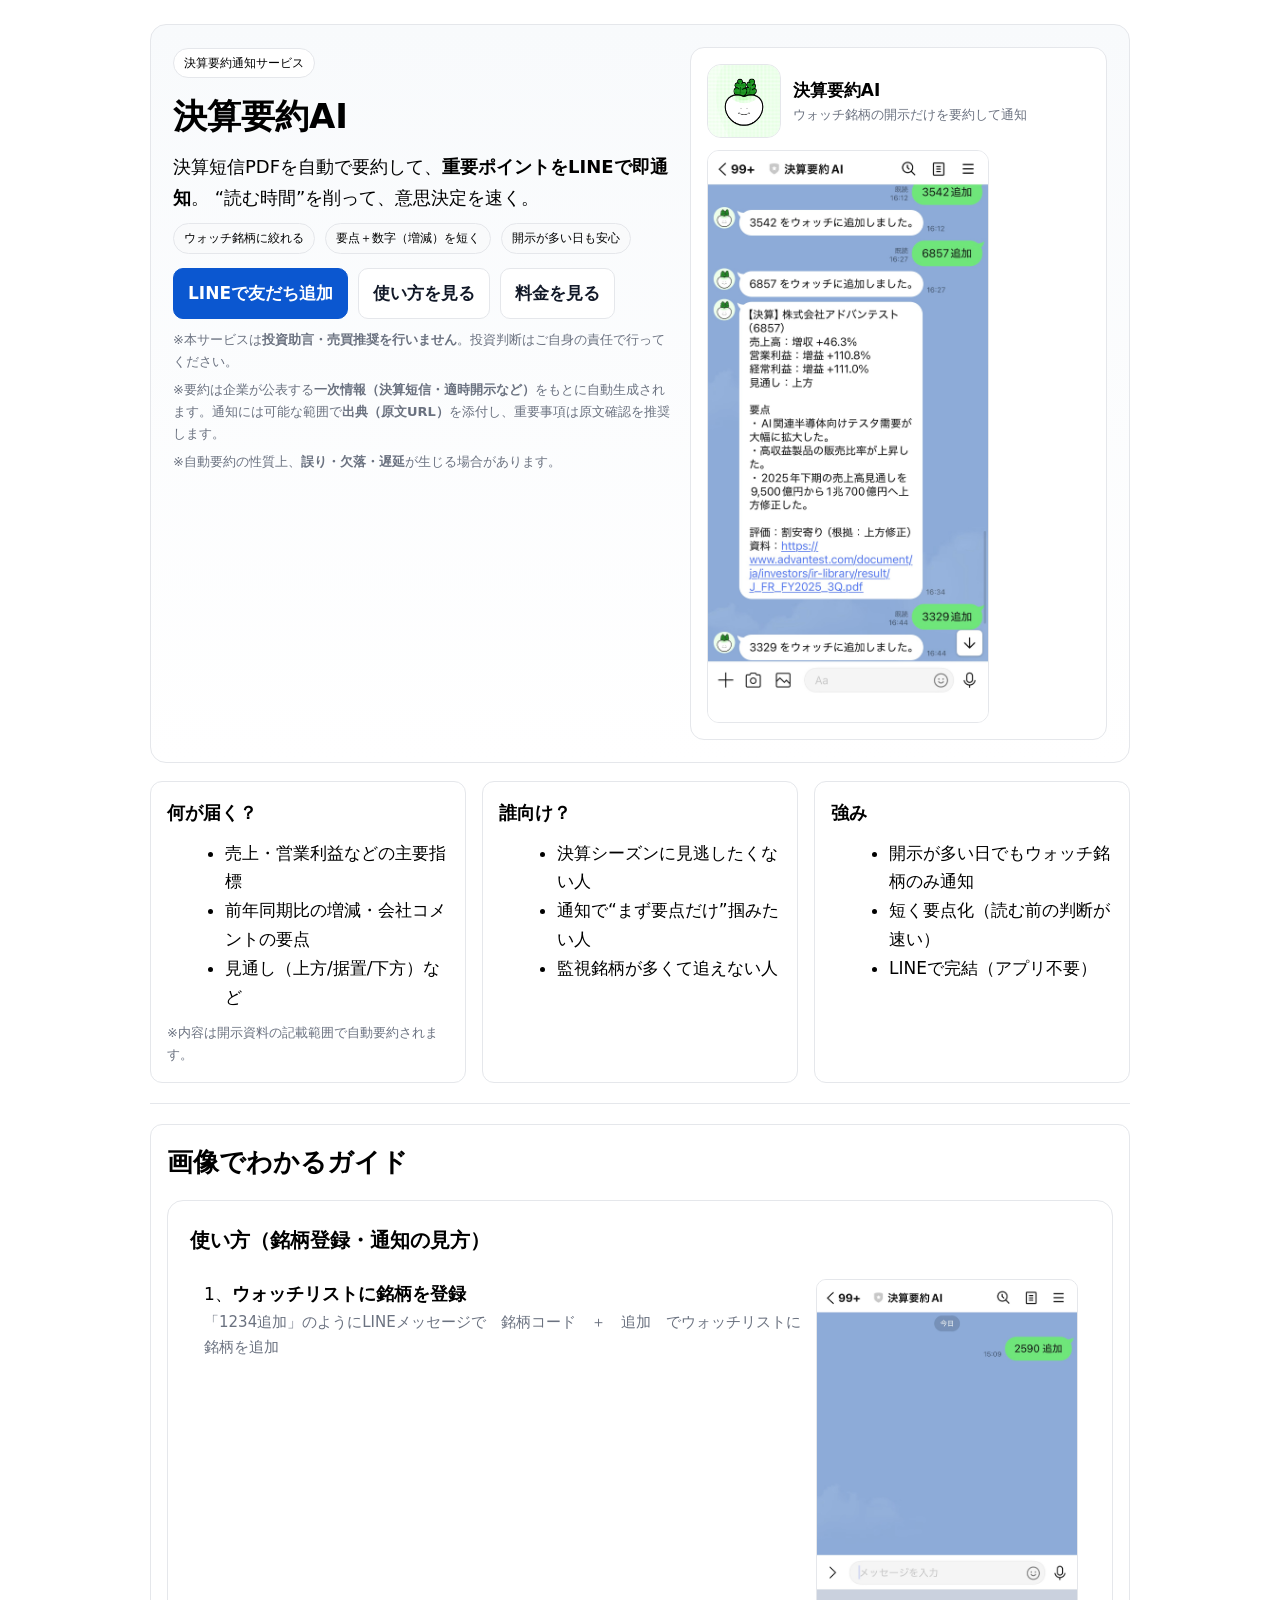
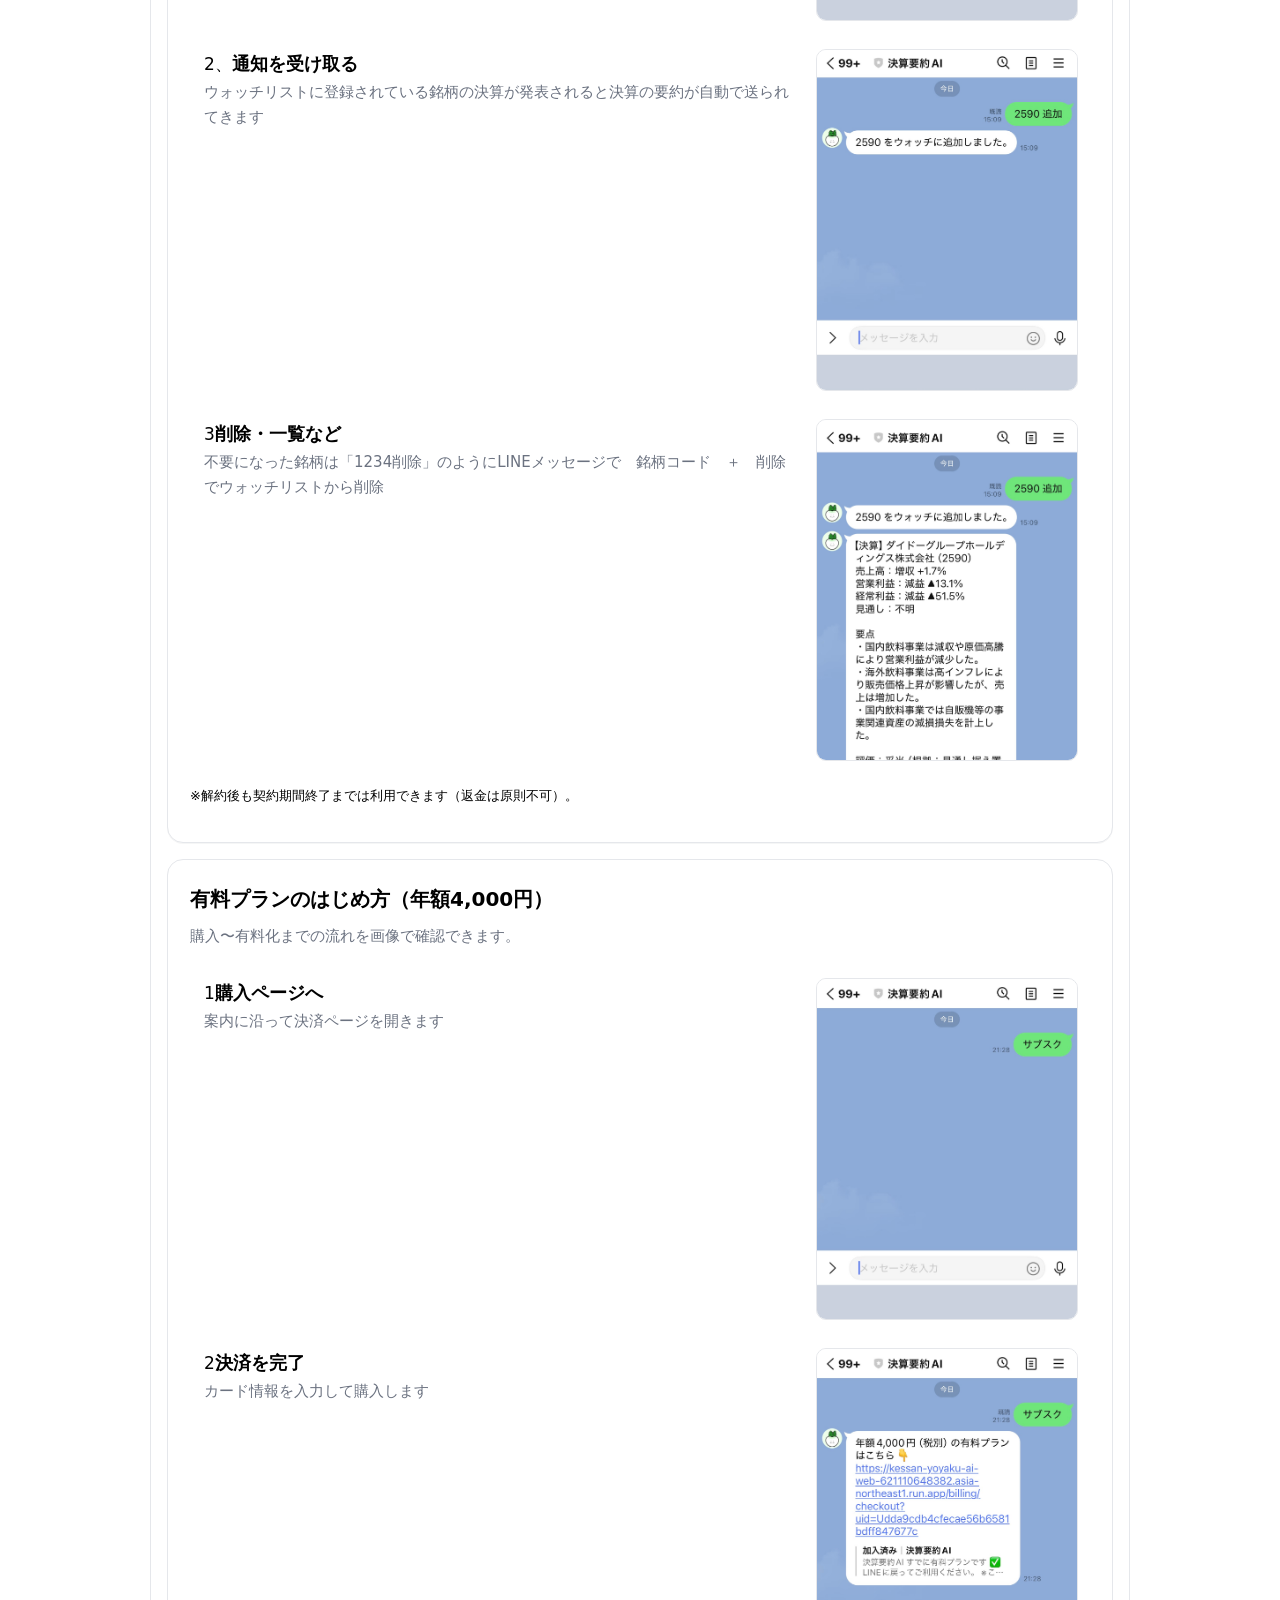
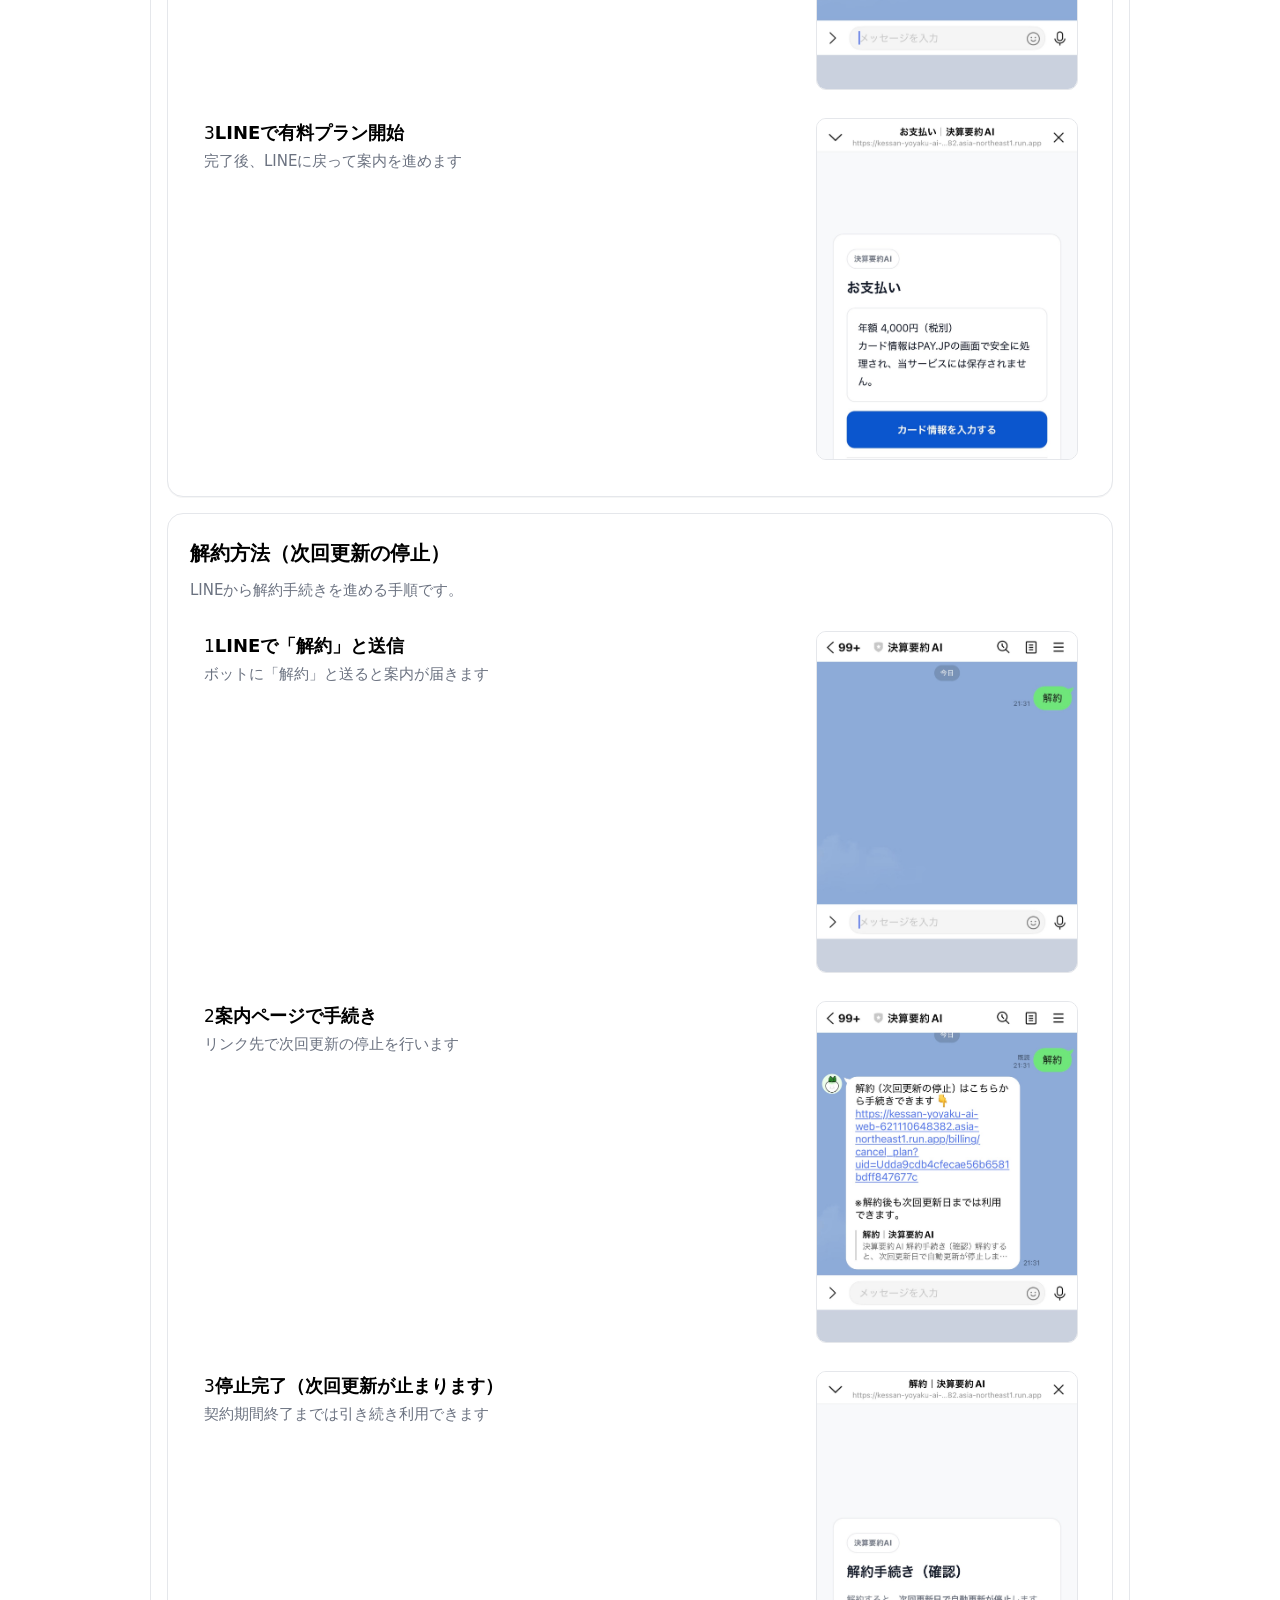
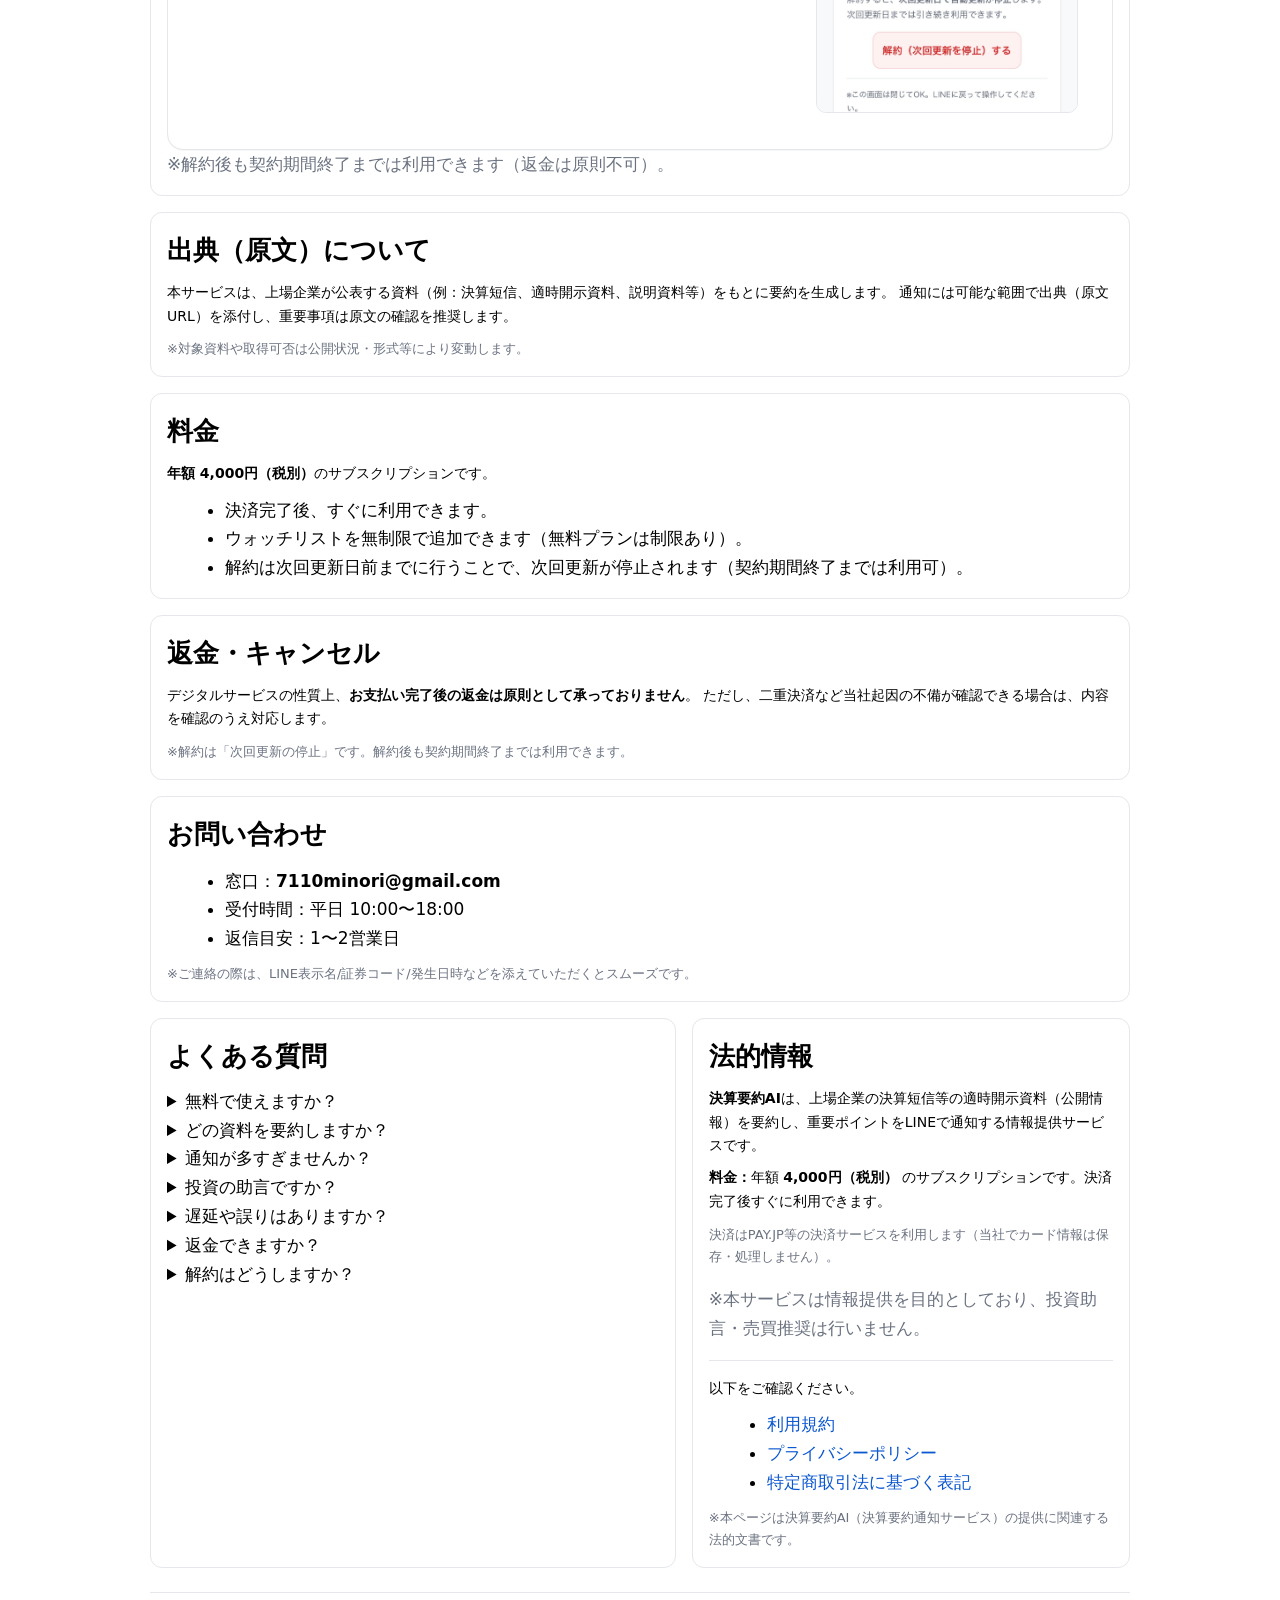
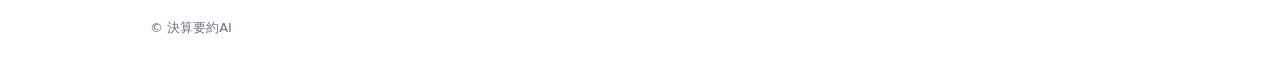
==== index.html @ e7b73007 "initial commit" ====
<!doctype html>
<html lang="ja">
<head>
  <meta charset="utf-8" />
  <meta name="viewport" content="width=device-width, initial-scale=1" />
  <title>決算要約AI｜決算短信を3行で。LINEに即通知</title>
  <meta name="description" content="決算要約AIは、決算短信PDFを自動で要約し、重要ポイントをLINEで通知するサービスです。ウォッチ銘柄に絞って見逃しを防ぎます。" />
  <link rel="stylesheet" href="./styles.css" />
</head>

<body>
  <header class="hero grid grid-2">
    <div>
      <span class="badge">決算要約通知サービス</span>

      <h1 class="h1">決算要約AI</h1>

      <p class="lead">
        決算短信PDFを自動で要約して、<b>重要ポイントをLINEで即通知</b>。
        “読む時間”を削って、意思決定を速く。
      </p>

      <div class="kpis">
        <span class="badge badge-kpi">ウォッチ銘柄に絞れる</span>
        <span class="badge badge-kpi">要点＋数字（増減）を短く</span>
        <span class="badge badge-kpi">開示が多い日も安心</span>
      </div>

      <div class="hero-actions">
        <a class="btn" href="https://lin.ee/D2s4wj0" target="_blank" rel="noopener noreferrer" aria-label="LINEで友だち追加">LINEで友だち追加</a>
        <a class="btn-sub" href="#how">使い方を見る</a>
        <a class="btn-sub" href="#pricing">料金を見る</a>
      </div>

      <div class="note muted">
        <p class="note-p">
          ※本サービスは<strong>投資助言・売買推奨を行いません</strong>。投資判断はご自身の責任で行ってください。
        </p>
        <p class="note-p">
          ※要約は企業が公表する<strong>一次情報（決算短信・適時開示など）</strong>をもとに自動生成されます。通知には可能な範囲で<strong>出典（原文URL）</strong>を添付し、重要事項は原文確認を推奨します。
        </p>
        <p class="note-p last">
          ※自動要約の性質上、<strong>誤り・欠落・遅延</strong>が生じる場合があります。
        </p>
      </div>
    </div>

    <div class="media" aria-label="サービス画像">
      <div class="media-head">
        <img class="logo" src="./assets/icon.PNG" alt="決算要約AIロゴ">
        <div>
          <div class="price">決算要約AI</div>
          <div class="muted subtext">ウォッチ銘柄の開示だけを要約して通知</div>
        </div>
      </div>

      <div class="media-hero">
        <img class="hero-image" src="./assets/hero.jpeg" alt="サービスイメージ">
      </div>
    </div>
  </header>

  <section class="section-top grid grid-3">
    <div class="box">
      <h2 class="h2">何が届く？</h2>
      <ul class="list-tight">
        <li>売上・営業利益などの主要指標</li>
        <li>前年同期比の増減・会社コメントの要点</li>
        <li>見通し（上方/据置/下方）など</li>
      </ul>
      <p class="muted tiny">※内容は開示資料の記載範囲で自動要約されます。</p>
    </div>

    <div class="box">
      <h2 class="h2">誰向け？</h2>
      <ul class="list-tight">
        <li>決算シーズンに見逃したくない人</li>
        <li>通知で“まず要点だけ”掴みたい人</li>
        <li>監視銘柄が多くて追えない人</li>
      </ul>
    </div>

    <div class="box">
      <h2 class="h2">強み</h2>
      <ul class="list-tight">
        <li>開示が多い日でもウォッチ銘柄のみ通知</li>
        <li>短く要点化（読む前の判断が速い）</li>
        <li>LINEで完結（アプリ不要）</li>
      </ul>
    </div>
  </section>

  <div class="hr"></div>

  <section id="guide" class="box mt-16">
    <h2 class="h2-xl">画像でわかるガイド</h2>
  
    <!-- ① 使い方 -->
    <div class="guide-card">
      <h3>使い方（銘柄登録・通知の見方）</h3>
  
      <div class="step-rows">
        <div class="step-row">
          <div class="step-text">
            <div class="step-head"><span class="step-badge">1、</span><b>ウォッチリストに銘柄を登録</b></div>
            <div class="muted">「1234追加」のようにLINEメッセージで　銘柄コード　＋　追加　でウォッチリストに銘柄を追加</div>
          </div>
          <a href="./assets/guide-how-1.PNG" target="_blank" rel="noopener">
            <img class="step-img" src="./assets/guide-how-1.PNG" alt="銘柄登録の画面">
          </a>
        </div>
  
        <div class="step-row">
          <div class="step-text">
            <div class="step-head"><span class="step-badge">2、</span><b>通知を受け取る</b></div>
            <div class="muted">ウォッチリストに登録されている銘柄の決算が発表されると決算の要約が自動で送られてきます</div>
          </div>
          <a href="./assets/guide-how-2.PNG" target="_blank" rel="noopener">
            <img class="step-img" src="./assets/guide-how-2.PNG" alt="通知の画面">
          </a>
        </div>
  
        <div class="step-row">
          <div class="step-text">
            <div class="step-head"><span class="step-badge">3</span><b>削除・一覧など</b></div>
            <div class="muted">不要になった銘柄は「1234削除」のようにLINEメッセージで　銘柄コード　＋　削除　でウォッチリストから削除</div>
          </div>
          <a href="./assets/guide-how-3.PNG" target="_blank" rel="noopener">
            <img class="step-img" src="./assets/guide-how-3.PNG" alt="要約の画面">
          </a>
        </div>
      </div>
  
      <p class="note">※解約後も契約期間終了までは利用できます（返金は原則不可）。</p>
    </div>
  
    <!-- ② 有料プラン -->
    <div class="guide-card">
      <h3 class="h3">有料プランのはじめ方（年額4,000円）</h3>
      <p class="muted guide-desc">購入〜有料化までの流れを画像で確認できます。</p>
  
      <div class="step-rows">
        <div class="step-row">
          <div class="step-text">
            <div class="step-head"><span class="step-badge">1</span><b>購入ページへ</b></div>
            <div class="muted">案内に沿って決済ページを開きます</div>
          </div>
          <a href="./assets/guide-paid-1.PNG" target="_blank" rel="noopener">
            <img class="step-img" src="./assets/guide-paid-1.PNG" alt="有料プラン STEP1（購入ページへ）">
          </a>
        </div>
  
        <div class="step-row">
          <div class="step-text">
            <div class="step-head"><span class="step-badge">2</span><b>決済を完了</b></div>
            <div class="muted">カード情報を入力して購入します</div>
          </div>
          <a href="./assets/guide-paid-2.PNG" target="_blank" rel="noopener">
            <img class="step-img" src="./assets/guide-paid-2.PNG" alt="有料プラン STEP2（決済を完了）">
          </a>
        </div>
  
        <div class="step-row">
          <div class="step-text">
            <div class="step-head"><span class="step-badge">3</span><b>LINEで有料プラン開始</b></div>
            <div class="muted">完了後、LINEに戻って案内を進めます</div>
          </div>
          <a href="./assets/guide-paid-3.PNG" target="_blank" rel="noopener">
            <img class="step-img" src="./assets/guide-paid-3.PNG" alt="有料プラン STEP3（LINEで有料プラン開始）">
          </a>
        </div>
      </div>
    </div>
  
    <!-- ③ 解約 -->
    <div class="guide-card">
      <h3 class="h3">解約方法（次回更新の停止）</h3>
      <p class="muted guide-desc">LINEから解約手続きを進める手順です。</p>
  
      <div class="step-rows">
        <div class="step-row">
          <div class="step-text">
            <div class="step-head"><span class="step-badge">1</span><b>LINEで「解約」と送信</b></div>
            <div class="muted">ボットに「解約」と送ると案内が届きます</div>
          </div>
          <a href="./assets/guide-cancel-1.PNG" target="_blank" rel="noopener">
            <img class="step-img" src="./assets/guide-cancel-1.PNG" alt="解約 STEP1（解約と送る）">
          </a>
        </div>
  
        <div class="step-row">
          <div class="step-text">
            <div class="step-head"><span class="step-badge">2</span><b>案内ページで手続き</b></div>
            <div class="muted">リンク先で次回更新の停止を行います</div>
          </div>
          <a href="./assets/guide-cancel-2.PNG" target="_blank" rel="noopener">
            <img class="step-img" src="./assets/guide-cancel-2.PNG" alt="解約 STEP2（手続きページ）">
          </a>
        </div>
  
        <div class="step-row">
          <div class="step-text">
            <div class="step-head"><span class="step-badge">3</span><b>停止完了（次回更新が止まります）</b></div>
            <div class="muted">契約期間終了までは引き続き利用できます</div>
          </div>
          <a href="./assets/guide-cancel-3.PNG" target="_blank" rel="noopener">
            <img class="step-img" src="./assets/guide-cancel-3.PNG" alt="解約 STEP3（停止完了）">
          </a>
        </div>
      </div>
    </div>
  
    <div class="guide-note muted">
      <p class="note-p last">※解約後も契約期間終了までは利用できます（返金は原則不可）。</p>
    </div>
  </section>

  
  <section id="source" class="box mt-16">
    <h2 class="h2-xl">出典（原文）について</h2>
    <p class="p">
      本サービスは、上場企業が公表する資料（例：決算短信、適時開示資料、説明資料等）をもとに要約を生成します。
      通知には可能な範囲で出典（原文URL）を添付し、重要事項は原文の確認を推奨します。
    </p>
    <p class="muted tiny">※対象資料や取得可否は公開状況・形式等により変動します。</p>
  </section>

  <section id="pricing" class="box mt-16">
    <h2 class="h2-xl">料金</h2>
    <p class="p"><strong>年額 4,000円（税別）</strong>のサブスクリプションです。</p>
    <ul class="list-tight">
      <li>決済完了後、すぐに利用できます。</li>
      <li>ウォッチリストを無制限で追加できます（無料プランは制限あり）。</li>
      <li>解約は次回更新日前までに行うことで、次回更新が停止されます（契約期間終了までは利用可）。</li>
    </ul>
  </section>

  <section id="refund" class="box mt-16">
    <h2 class="h2-xl">返金・キャンセル</h2>
    <p class="p">
      デジタルサービスの性質上、<strong>お支払い完了後の返金は原則として承っておりません</strong>。
      ただし、二重決済など当社起因の不備が確認できる場合は、内容を確認のうえ対応します。
    </p>
    <p class="muted tiny">※解約は「次回更新の停止」です。解約後も契約期間終了までは利用できます。</p>
  </section>

  <section id="contact" class="box mt-16">
    <h2 class="h2-xl">お問い合わせ</h2>
    <ul class="list-tight">
      <li>窓口：<strong>7110minori@gmail.com</strong></li>
      <li>受付時間：平日 10:00〜18:00</li>
      <li>返信目安：1〜2営業日</li>
    </ul>
    <p class="muted tiny">※ご連絡の際は、LINE表示名/証券コード/発生日時などを添えていただくとスムーズです。</p>
  </section>

  <section class="mt-16 grid grid-2">
    <div class="box">
      <h2 class="h2-xl">よくある質問</h2>

      <details>
        <summary>無料で使えますか？</summary>
        <p class="muted">無料でも利用できます。年額 <b>4,000円（税別）</b> のプランに切り替えると、ウォッチリストを無制限で追加できます。</p>
      </details>

      <details>
        <summary>どの資料を要約しますか？</summary>
        <p class="muted">上場企業が公表する決算短信・適時開示などの一次情報を対象にします。可能な範囲で原文URL（出典）を通知に含めます。</p>
      </details>

      <details>
        <summary>通知が多すぎませんか？</summary>
        <p class="muted">ウォッチリストに登録されている銘柄だけ通知されます。</p>
      </details>

      <details>
        <summary>投資の助言ですか？</summary>
        <p class="muted">いいえ。開示資料の要約を提供する情報提供サービスであり、投資判断はご自身でお願いします。</p>
      </details>

      <details>
        <summary>遅延や誤りはありますか？</summary>
        <p class="muted">自動要約および外部データ取得の都合上、誤り・欠落・遅延が生じる場合があります。重要事項は原文の確認を推奨します。</p>
      </details>

      <details>
        <summary>返金できますか？</summary>
        <p class="muted">原則として返金は承っておりません。二重決済など当社起因の不備が確認できる場合は対応します。</p>
      </details>

      <details>
        <summary>解約はどうしますか？</summary>
        <p class="muted">LINEで「解約」と送ると、解約（次回更新の停止）の手続きページをご案内します。解約後も次回更新日までは利用できます。</p>
      </details>
    </div>

    <div class="box">
      <h2 class="h2-xl">法的情報</h2>
      <p class="p"><strong>決算要約AI</strong>は、上場企業の決算短信等の適時開示資料（公開情報）を要約し、重要ポイントをLINEで通知する情報提供サービスです。</p>
      <p class="p"><strong>料金：</strong>年額 <strong>4,000円（税別）</strong> のサブスクリプションです。決済完了後すぐに利用できます。</p>
      <p class="muted tiny">決済はPAY.JP等の決済サービスを利用します（当社でカード情報は保存・処理しません）。</p>
      <p class="muted">※本サービスは情報提供を目的としており、投資助言・売買推奨は行いません。</p>

      <hr class="sep" />

      <p class="p">以下をご確認ください。</p>
      <ul class="list-tight">
        <li><a href="./terms.html">利用規約</a></li>
        <li><a href="./privacy.html">プライバシーポリシー</a></li>
        <li><a href="./tokushoho.html">特定商取引法に基づく表記</a></li>
      </ul>

      <p class="muted tiny">※本ページは決算要約AI（決算要約通知サービス）の提供に関連する法的文書です。</p>
    </div>
  </section>

  <footer>
    <p class="muted tiny">© 決算要約AI</p>
  </footer>
</body>
</html>
---- styles.css ----
body{
    font-family:system-ui,-apple-system,"Hiragino Sans","Noto Sans JP",sans-serif;
    line-height:1.7;
    margin:24px auto; 
    max-width:980px;
    font-size:16px; 
  }
  a{color:#0b57d0;text-decoration:none}
  a:hover{text-decoration:underline}
  .muted{color:#6b7280}
  img{max-width:100%;height:auto}
  
  .box{
    padding:16px;
    border:1px solid #e5e7eb;
    border-radius:12px;
    background:#fff
  }
  
  .hero{
    padding:22px;
    border:1px solid #e5e7eb;
    border-radius:16px;
    background:linear-gradient(180deg,#f8fafc, #ffffff)
  }
  
  .grid{display:grid;gap:16px}
  @media (min-width:860px){
    .grid-2{grid-template-columns:1.2fr 1fr}
    .grid-3{grid-template-columns:repeat(3,1fr)}
  }
  
  .badge{
    display:inline-block;
    padding:4px 10px;
    border:1px solid #e5e7eb;
    border-radius:999px;
    font-size:12px;
    background:#fff
  }
  .badge-kpi{background:#f9fafb}
  
  .btn{
    display:inline-block;
    padding:10px 14px;
    border-radius:10px;
    border:1px solid #0b57d0;
    background:#0b57d0;
    color:#fff;
    font-weight:600
  }
  .btn:hover{opacity:.92;text-decoration:none}
  
  .btn-sub{
    display:inline-block;
    padding:10px 14px;
    border-radius:10px;
    border:1px solid #e5e7eb;
    background:#fff;
    color:#111827;
    font-weight:600
  }
  .btn-sub:hover{text-decoration:none;background:#f9fafb}
  
  .kpis{
    display:flex;
    flex-wrap:wrap;
    gap:10px;
    margin-top:10px
  }
  
  /* 右側カード（枠）を画像幅に合わせて縮める */
  .media{
    border:1px solid #e5e7eb;
    border-radius:14px;
    padding:16px;
    background:#fff;

    width: fit-content;   /* ← 追加：中身に合わせる */
    max-width: 100%;      /* ← 追加：スマホで溢れ防止 */
    margin: 0 auto;       /* ← 追加：中央寄せ */
  }

  /* 画像は % 指定をやめて、固定〜可変の“実幅”で決める */
  .hero-image{
    width: min(280px, 100%); /* ← ここで画像の実サイズを決める（例：320〜420） */
    border-radius:12px;
    border:1px solid #e5e7eb;
    display:block;
  }
  
  .list-tight{margin:10px 0 0 18px}
  
  .hr{height:1px;background:#e5e7eb;margin:20px 0}
  footer{margin-top:24px;padding-top:14px;border-top:1px solid #e5e7eb}
  
  .h1{margin:10px 0 6px}
  .h2{margin:0 0 6px;font-size:18px}
  .h2-xl{margin:0 0 8px}
  
  .lead{
    margin:0 0 10px;
    font-size:18px
  }
  
  .hero-actions{
    margin-top:14px;
    display:flex;
    gap:10px;
    flex-wrap:wrap
  }
  
  .note{margin-top:10px;font-size:13px}
  .note-p{margin:0 0 6px}
  .note-p.last{margin:0}
  
  .media-head{
    display:flex;
    align-items:center;
    gap:12px;
    flex-wrap:wrap
  }
  
  .logo{
    width:72px;
    height:72px;
    border-radius:14px;
    border:1px solid #e5e7eb;
    background:#fff
  }
  
  .price{font-weight:700}
  .subtext{font-size:13px}
  
  .media-hero{margin-top:12px}

  .section-top{margin-top:18px}
  
  .tiny{margin:10px 0 0;font-size:13px}
  .p{margin:0 0 8px;font-size:14px}
  
  .ol{margin:0 0 0 18px}
  
  .mt-16{margin-top:16px}
  
  .sep{
    border:none;
    border-top:1px solid #e5e7eb;
    margin:16px 0
  }
  
  .actions{margin-top:12px}

  /* 1ステップの見た目 */
/* ===== GUIDE 最終調整（文字↑ 画像↓ バランス） ===== */
#guide .step-row{
  display:grid;
  grid-template-columns: 1fr 260px;
  gap:14px;
  padding:14px;
  align-items:start;
}


#guide .step-text{ font-size:17px; }
#guide .step-head b{ font-size:18px; }

/* 補助文も少し大きく */
#guide .step-text .muted{
  font-size:15px;
  line-height:1.65;
}

/* PC：縦長は維持しつつ、デカすぎないように上限 */
@media (min-width: 860px){
  body{ font-size:17px; }
  #guide .step-img{
    aspect-ratio: 3 / 4;
    max-height: 340px;   /* 420→340で圧を下げる */
    object-fit: cover;
    object-position: top;
  }
}

/* スマホ：画像は横幅いっぱいじゃなく、少し小さめに */
@media (max-width: 520px){
  #guide .step-img{
    width:min(280px, 100%);
    margin-top:8px;
  }
}

#guide .step-img{
  width:100%;
  height:auto;
  border-radius:10px;
  border:1px solid #e5e7eb;
  background:#fff;
  display:block;
}

/* ===== GUIDE: セクション枠をはっきり出す ===== */
#guide .guide-card{
  border:1px solid #e5e7eb;
  border-radius:16px;
  background:#fff;
  padding:22px;
  margin-top:16px; /* カード間の間隔 */
  box-shadow: 0 1px 0 rgba(17,24,39,.04);
}

/* タイトルも少し大きく */
#guide .guide-card h3{
  font-size:20px;
  margin:0 0 8px;
}
#guide .guide-lead,
#guide .guide-desc{
  font-size:15px;
  margin:0 0 14px;
}
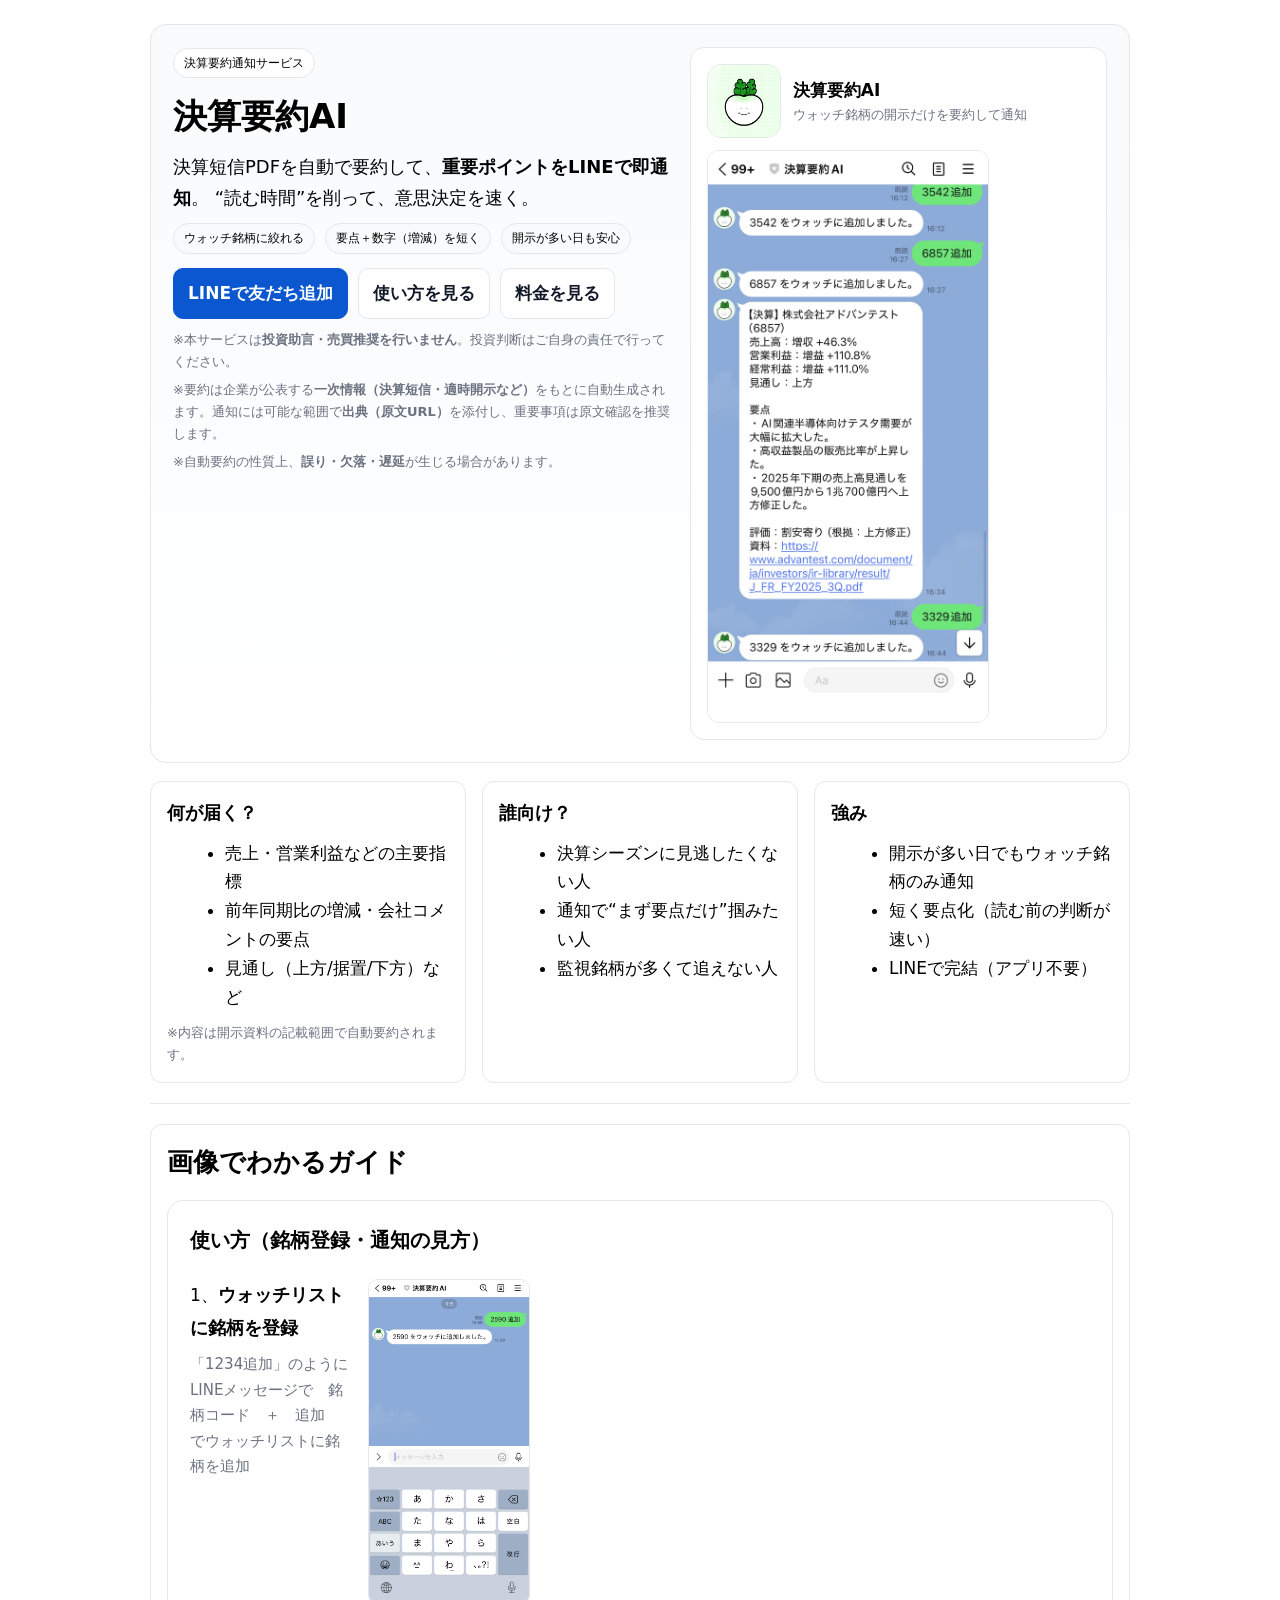
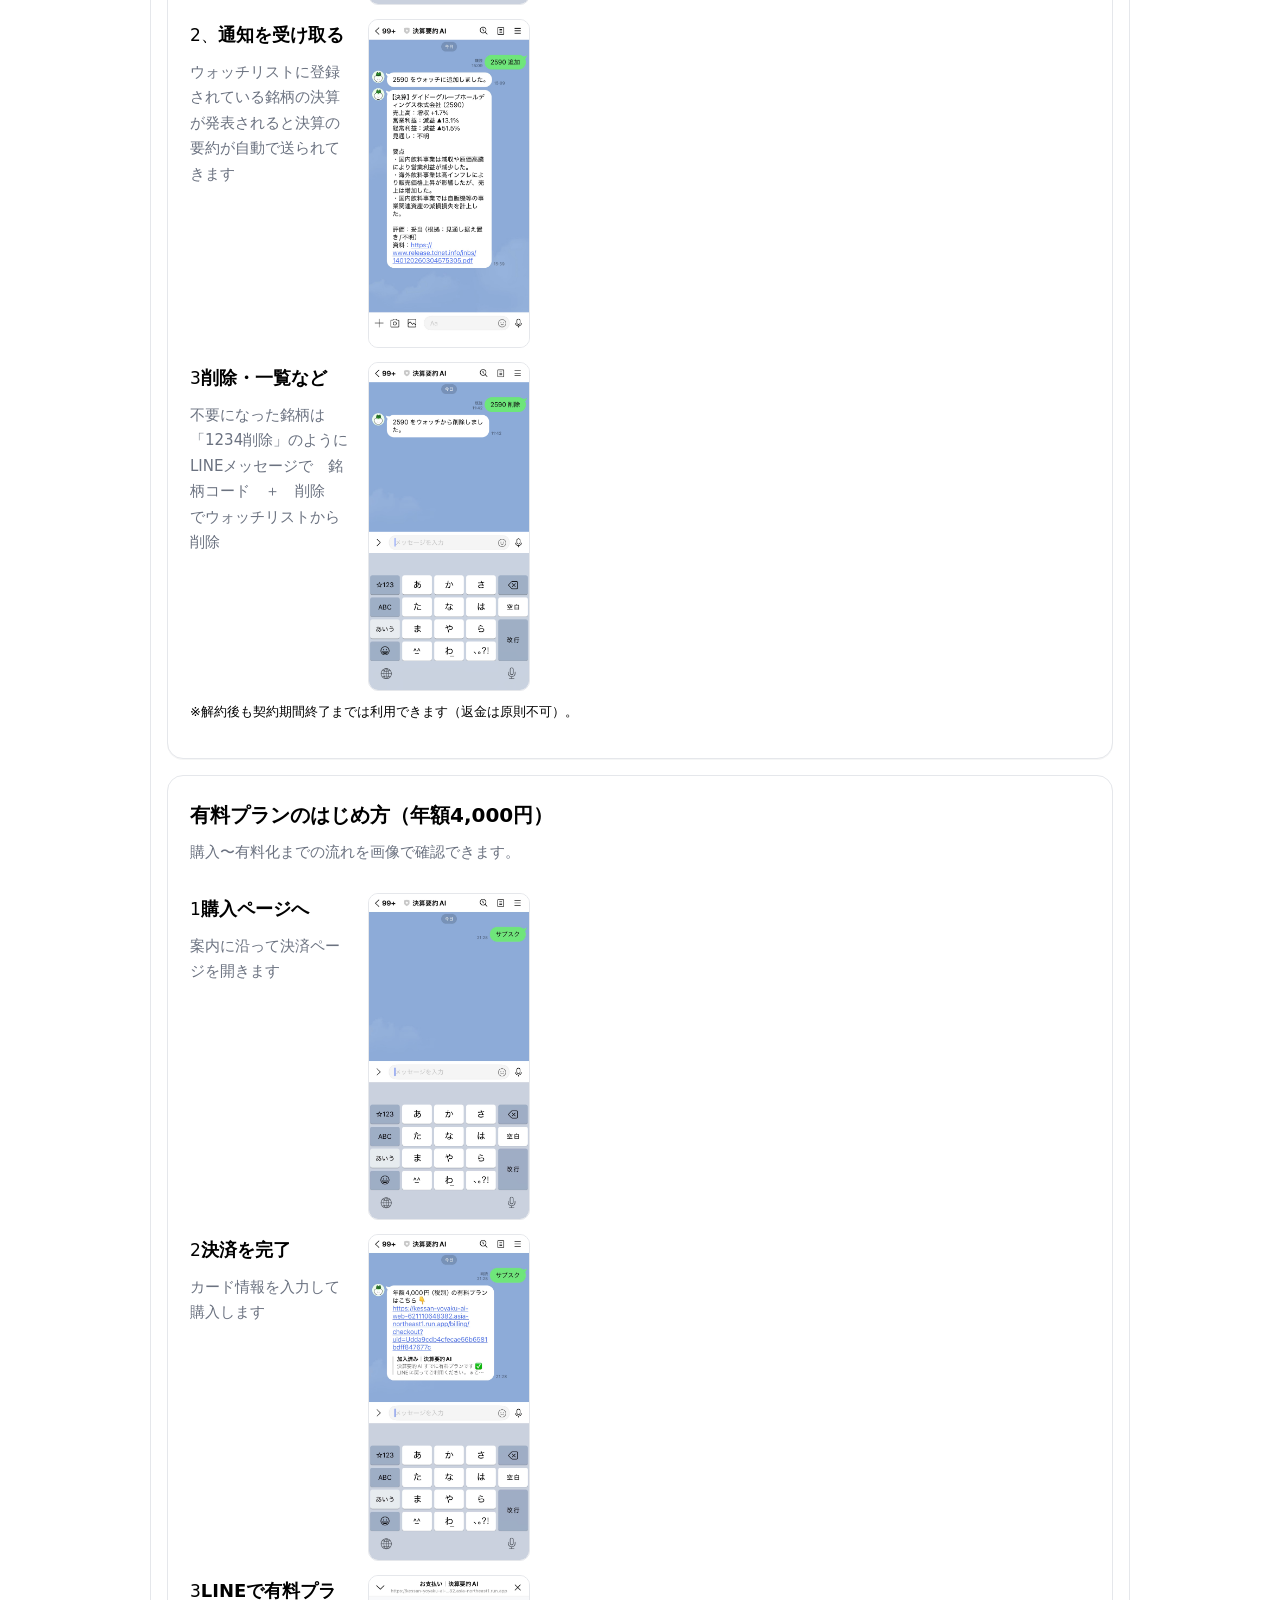
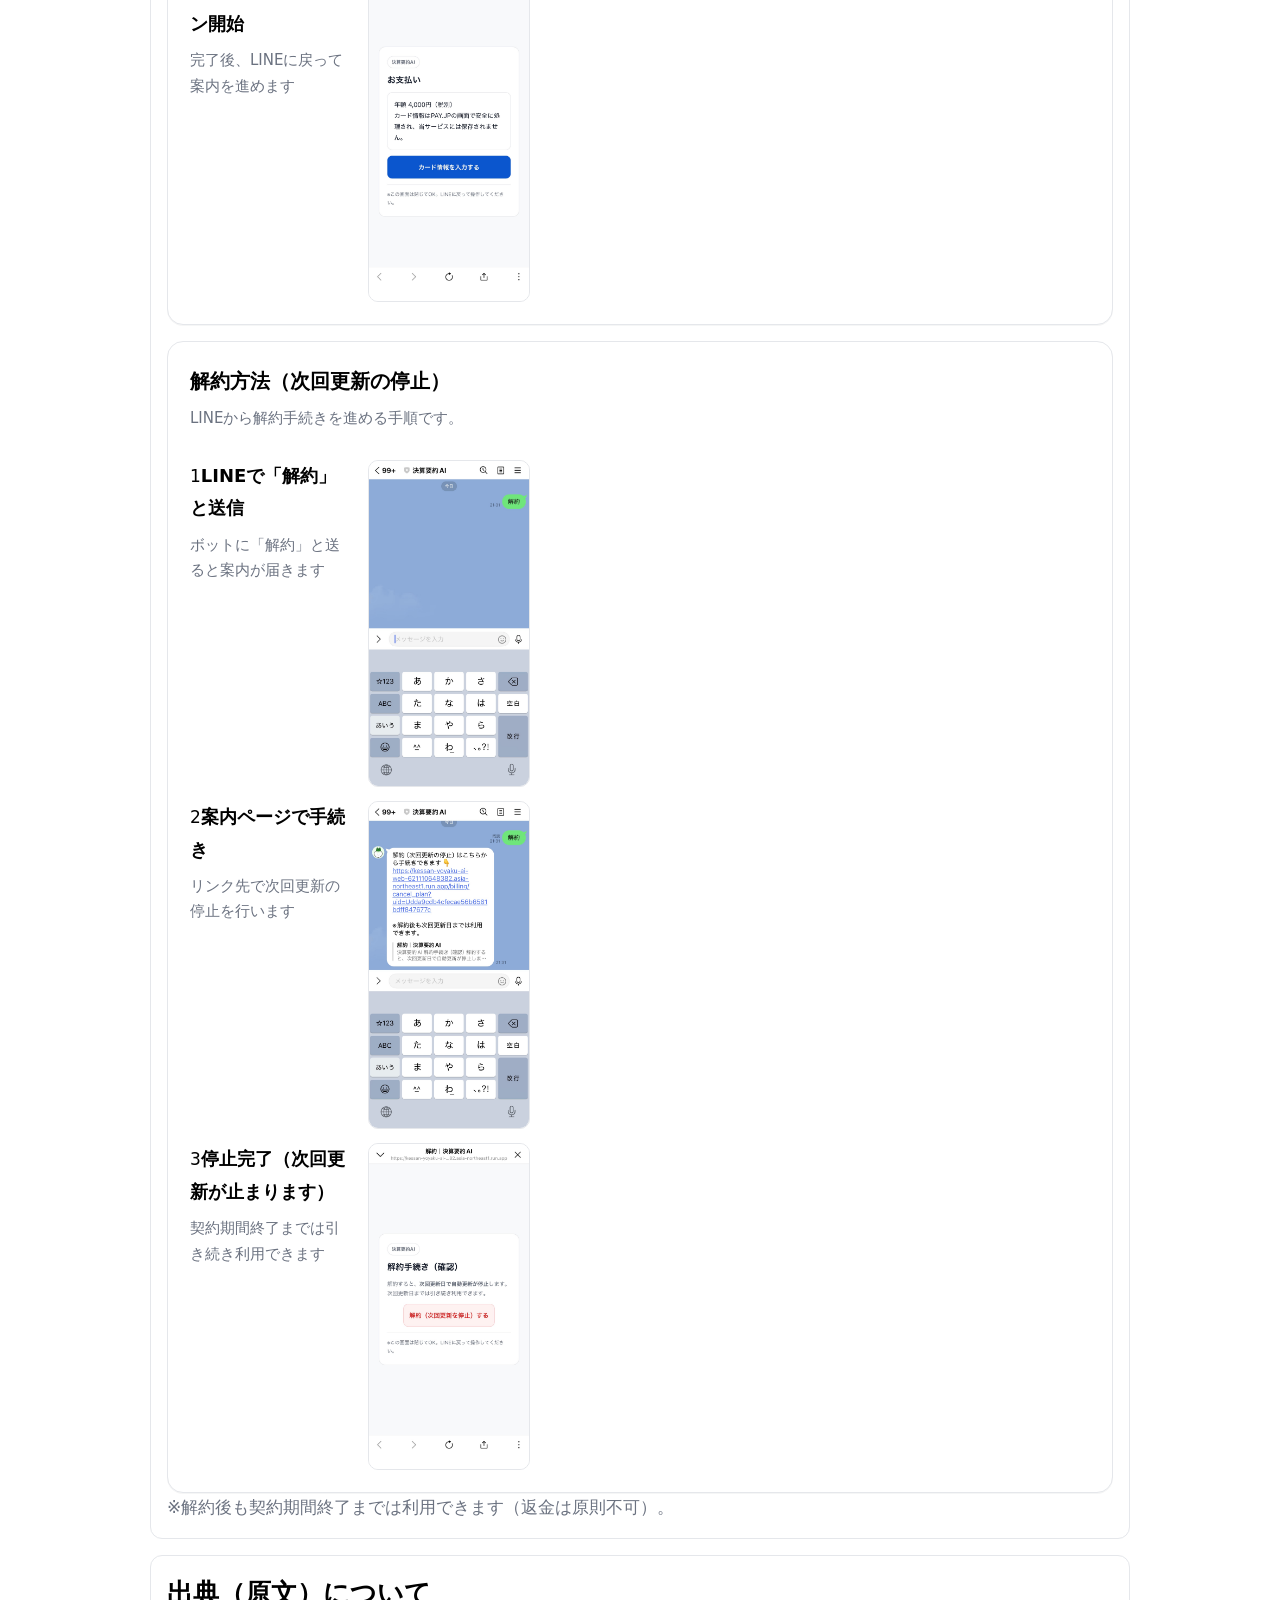
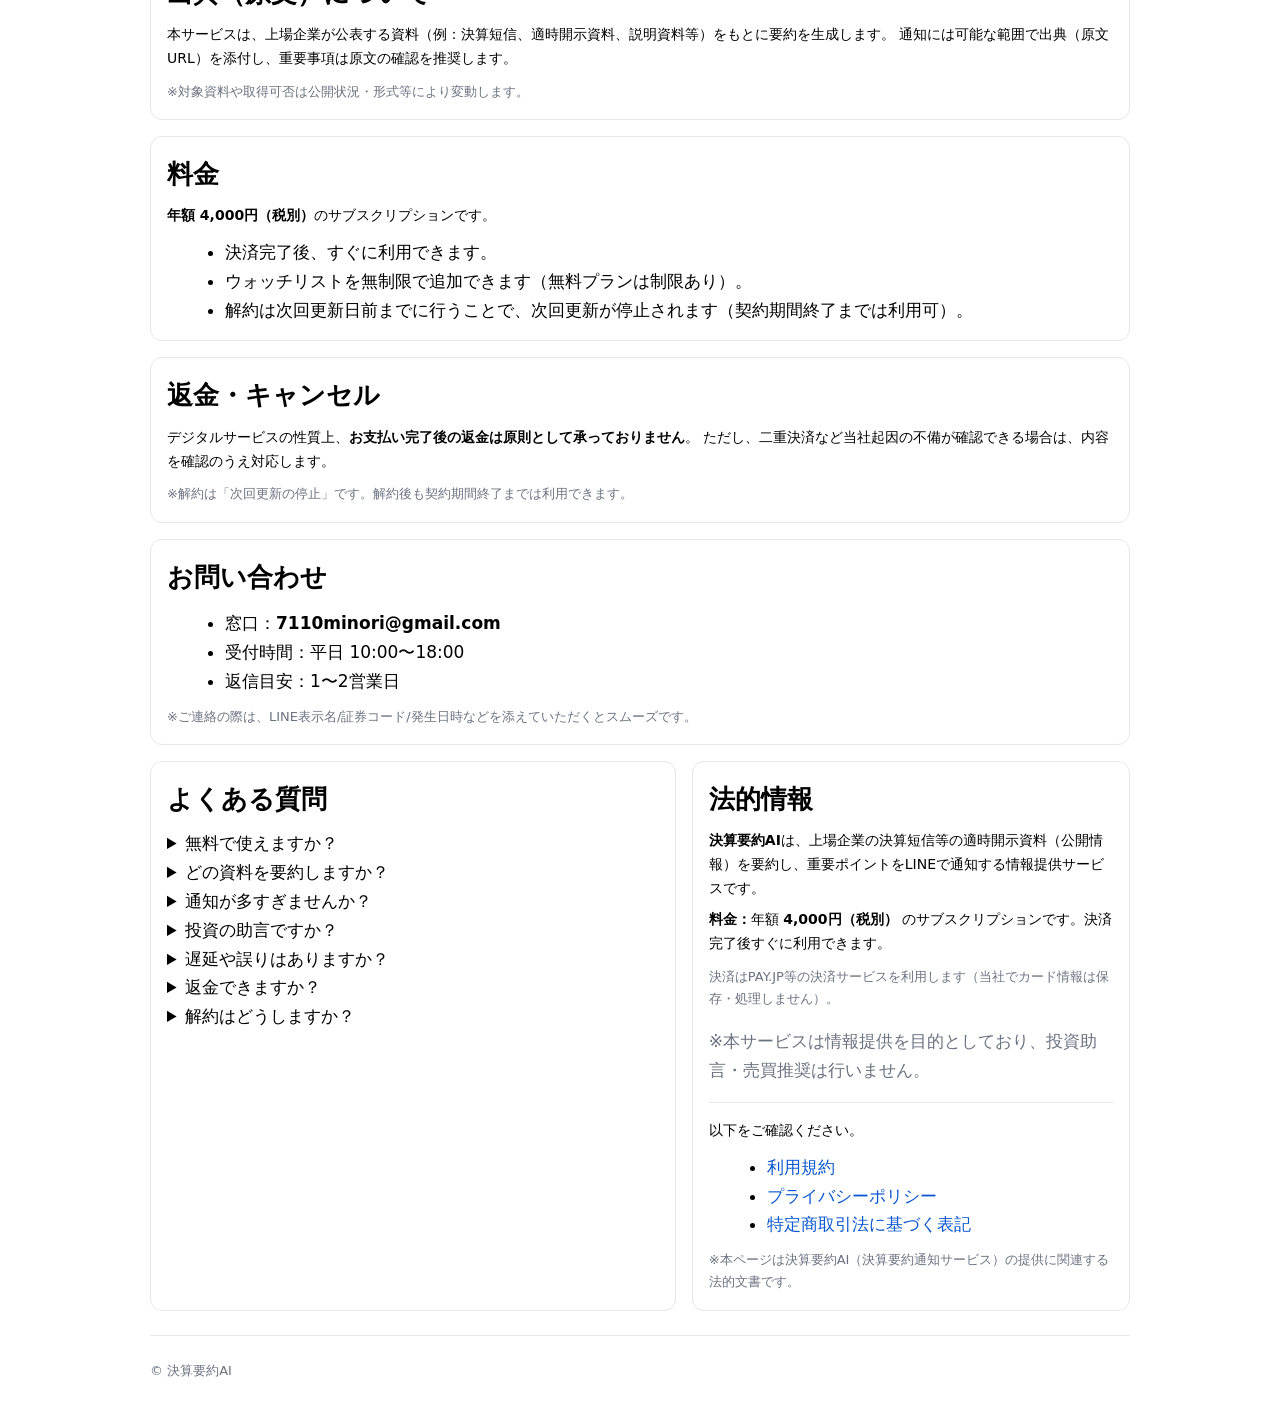
==== commit 1876a130: "Add guide image 4" ====
--- a/index.html
+++ b/index.html
@@ -105,8 +105,8 @@
             <div class="step-head"><span class="step-badge">1、</span><b>ウォッチリストに銘柄を登録</b></div>
             <div class="muted">「1234追加」のようにLINEメッセージで　銘柄コード　＋　追加　でウォッチリストに銘柄を追加</div>
           </div>
-          <a href="./assets/guide-how-1.PNG" target="_blank" rel="noopener">
-            <img class="step-img" src="./assets/guide-how-1.PNG" alt="銘柄登録の画面">
+          <a href="./assets/guide-how-2.PNG" target="_blank" rel="noopener">
+            <img class="step-img" src="./assets/guide-how-2.PNG" alt="銘柄登録の画面">
           </a>
         </div>
   
@@ -115,8 +115,8 @@
             <div class="step-head"><span class="step-badge">2、</span><b>通知を受け取る</b></div>
             <div class="muted">ウォッチリストに登録されている銘柄の決算が発表されると決算の要約が自動で送られてきます</div>
           </div>
-          <a href="./assets/guide-how-2.PNG" target="_blank" rel="noopener">
-            <img class="step-img" src="./assets/guide-how-2.PNG" alt="通知の画面">
+          <a href="./assets/guide-how-3.PNG" target="_blank" rel="noopener">
+            <img class="step-img" src="./assets/guide-how-3.PNG" alt="通知の画面">
           </a>
         </div>
   
@@ -125,8 +125,8 @@
             <div class="step-head"><span class="step-badge">3</span><b>削除・一覧など</b></div>
             <div class="muted">不要になった銘柄は「1234削除」のようにLINEメッセージで　銘柄コード　＋　削除　でウォッチリストから削除</div>
           </div>
-          <a href="./assets/guide-how-3.PNG" target="_blank" rel="noopener">
-            <img class="step-img" src="./assets/guide-how-3.PNG" alt="要約の画面">
+          <a href="./assets/guide-how-4.PNG" target="_blank" rel="noopener">
+            <img class="step-img" src="./assets/guide-how-4.PNG" alt="要約の画面">
           </a>
         </div>
       </div>
--- a/styles.css
+++ b/styles.css
@@ -1,221 +1,398 @@
 body{
-    font-family:system-ui,-apple-system,"Hiragino Sans","Noto Sans JP",sans-serif;
-    line-height:1.7;
-    margin:24px auto; 
-    max-width:980px;
-    font-size:16px; 
-  }
-  a{color:#0b57d0;text-decoration:none}
-  a:hover{text-decoration:underline}
-  .muted{color:#6b7280}
-  img{max-width:100%;height:auto}
-  
-  .box{
-    padding:16px;
-    border:1px solid #e5e7eb;
-    border-radius:12px;
-    background:#fff
-  }
-  
-  .hero{
-    padding:22px;
-    border:1px solid #e5e7eb;
-    border-radius:16px;
-    background:linear-gradient(180deg,#f8fafc, #ffffff)
-  }
-  
-  .grid{display:grid;gap:16px}
-  @media (min-width:860px){
-    .grid-2{grid-template-columns:1.2fr 1fr}
-    .grid-3{grid-template-columns:repeat(3,1fr)}
-  }
-  
-  .badge{
-    display:inline-block;
-    padding:4px 10px;
-    border:1px solid #e5e7eb;
-    border-radius:999px;
-    font-size:12px;
-    background:#fff
-  }
-  .badge-kpi{background:#f9fafb}
-  
-  .btn{
-    display:inline-block;
-    padding:10px 14px;
-    border-radius:10px;
-    border:1px solid #0b57d0;
-    background:#0b57d0;
-    color:#fff;
-    font-weight:600
-  }
-  .btn:hover{opacity:.92;text-decoration:none}
-  
-  .btn-sub{
-    display:inline-block;
-    padding:10px 14px;
-    border-radius:10px;
-    border:1px solid #e5e7eb;
-    background:#fff;
-    color:#111827;
-    font-weight:600
-  }
-  .btn-sub:hover{text-decoration:none;background:#f9fafb}
-  
-  .kpis{
-    display:flex;
-    flex-wrap:wrap;
-    gap:10px;
-    margin-top:10px
-  }
-  
-  /* 右側カード（枠）を画像幅に合わせて縮める */
-  .media{
-    border:1px solid #e5e7eb;
-    border-radius:14px;
-    padding:16px;
-    background:#fff;
-
-    width: fit-content;   /* ← 追加：中身に合わせる */
-    max-width: 100%;      /* ← 追加：スマホで溢れ防止 */
-    margin: 0 auto;       /* ← 追加：中央寄せ */
-  }
-
-  /* 画像は % 指定をやめて、固定〜可変の“実幅”で決める */
-  .hero-image{
-    width: min(280px, 100%); /* ← ここで画像の実サイズを決める（例：320〜420） */
-    border-radius:12px;
-    border:1px solid #e5e7eb;
-    display:block;
-  }
-  
-  .list-tight{margin:10px 0 0 18px}
-  
-  .hr{height:1px;background:#e5e7eb;margin:20px 0}
-  footer{margin-top:24px;padding-top:14px;border-top:1px solid #e5e7eb}
-  
-  .h1{margin:10px 0 6px}
-  .h2{margin:0 0 6px;font-size:18px}
-  .h2-xl{margin:0 0 8px}
-  
-  .lead{
-    margin:0 0 10px;
-    font-size:18px
-  }
-  
-  .hero-actions{
-    margin-top:14px;
-    display:flex;
-    gap:10px;
-    flex-wrap:wrap
-  }
-  
-  .note{margin-top:10px;font-size:13px}
-  .note-p{margin:0 0 6px}
-  .note-p.last{margin:0}
-  
-  .media-head{
-    display:flex;
-    align-items:center;
-    gap:12px;
-    flex-wrap:wrap
-  }
-  
-  .logo{
-    width:72px;
-    height:72px;
-    border-radius:14px;
-    border:1px solid #e5e7eb;
-    background:#fff
-  }
-  
-  .price{font-weight:700}
-  .subtext{font-size:13px}
-  
-  .media-hero{margin-top:12px}
-
-  .section-top{margin-top:18px}
-  
-  .tiny{margin:10px 0 0;font-size:13px}
-  .p{margin:0 0 8px;font-size:14px}
-  
-  .ol{margin:0 0 0 18px}
-  
-  .mt-16{margin-top:16px}
-  
-  .sep{
-    border:none;
-    border-top:1px solid #e5e7eb;
-    margin:16px 0
-  }
-  
-  .actions{margin-top:12px}
-
-  /* 1ステップの見た目 */
-/* ===== GUIDE 最終調整（文字↑ 画像↓ バランス） ===== */
-#guide .step-row{
+  font-family:system-ui,-apple-system,"Hiragino Sans","Noto Sans JP",sans-serif;
+  line-height:1.7;
+  margin:24px auto;
+  max-width:980px;
+  font-size:16px;
+}
+
+a{
+  color:#0b57d0;
+  text-decoration:none;
+}
+
+a:hover{
+  text-decoration:underline;
+}
+
+.muted{
+  color:#6b7280;
+}
+
+img{
+  max-width:100%;
+  height:auto;
+}
+
+.box{
+  padding:16px;
+  border:1px solid #e5e7eb;
+  border-radius:12px;
+  background:#fff;
+}
+
+.hero{
+  padding:22px;
+  border:1px solid #e5e7eb;
+  border-radius:16px;
+  background:linear-gradient(180deg,#f8fafc,#ffffff);
+}
+
+.grid{
   display:grid;
-  grid-template-columns: 1fr 260px;
-  gap:14px;
-  padding:14px;
-  align-items:start;
-}
-
-
-#guide .step-text{ font-size:17px; }
-#guide .step-head b{ font-size:18px; }
-
-/* 補助文も少し大きく */
-#guide .step-text .muted{
-  font-size:15px;
-  line-height:1.65;
-}
-
-/* PC：縦長は維持しつつ、デカすぎないように上限 */
-@media (min-width: 860px){
-  body{ font-size:17px; }
-  #guide .step-img{
-    aspect-ratio: 3 / 4;
-    max-height: 340px;   /* 420→340で圧を下げる */
-    object-fit: cover;
-    object-position: top;
-  }
-}
-
-/* スマホ：画像は横幅いっぱいじゃなく、少し小さめに */
-@media (max-width: 520px){
-  #guide .step-img{
-    width:min(280px, 100%);
-    margin-top:8px;
-  }
-}
-
-#guide .step-img{
-  width:100%;
-  height:auto;
+  gap:16px;
+}
+
+@media (min-width:860px){
+  .grid-2{
+    grid-template-columns:1.2fr 1fr;
+  }
+
+  .grid-3{
+    grid-template-columns:repeat(3,1fr);
+  }
+}
+
+.badge{
+  display:inline-block;
+  padding:4px 10px;
+  border:1px solid #e5e7eb;
+  border-radius:999px;
+  font-size:12px;
+  background:#fff;
+}
+
+.badge-kpi{
+  background:#f9fafb;
+}
+
+.btn{
+  display:inline-block;
+  padding:10px 14px;
   border-radius:10px;
-  border:1px solid #e5e7eb;
-  background:#fff;
+  border:1px solid #0b57d0;
+  background:#0b57d0;
+  color:#fff;
+  font-weight:600;
+}
+
+.btn:hover{
+  opacity:.92;
+  text-decoration:none;
+}
+
+.btn-sub{
+  display:inline-block;
+  padding:10px 14px;
+  border-radius:10px;
+  border:1px solid #e5e7eb;
+  background:#fff;
+  color:#111827;
+  font-weight:600;
+}
+
+.btn-sub:hover{
+  text-decoration:none;
+  background:#f9fafb;
+}
+
+.kpis{
+  display:flex;
+  flex-wrap:wrap;
+  gap:10px;
+  margin-top:10px;
+}
+
+.media{
+  border:1px solid #e5e7eb;
+  border-radius:14px;
+  padding:16px;
+  background:#fff;
+  width:fit-content;
+  max-width:100%;
+  margin:0 auto;
+}
+
+.hero-image{
+  width:min(280px, 100%);
+  border-radius:12px;
+  border:1px solid #e5e7eb;
   display:block;
 }
 
-/* ===== GUIDE: セクション枠をはっきり出す ===== */
+.list-tight{
+  margin:10px 0 0 18px;
+}
+
+.hr{
+  height:1px;
+  background:#e5e7eb;
+  margin:20px 0;
+}
+
+footer{
+  margin-top:24px;
+  padding-top:14px;
+  border-top:1px solid #e5e7eb;
+}
+
+.h1{
+  margin:10px 0 6px;
+}
+
+.h2{
+  margin:0 0 6px;
+  font-size:18px;
+}
+
+.h2-xl{
+  margin:0 0 8px;
+}
+
+.lead{
+  margin:0 0 10px;
+  font-size:18px;
+}
+
+.hero-actions{
+  margin-top:14px;
+  display:flex;
+  gap:10px;
+  flex-wrap:wrap;
+}
+
+.note{
+  margin-top:10px;
+  font-size:13px;
+}
+
+.note-p{
+  margin:0 0 6px;
+}
+
+.note-p.last{
+  margin:0;
+}
+
+.media-head{
+  display:flex;
+  align-items:center;
+  gap:12px;
+  flex-wrap:wrap;
+}
+
+.logo{
+  width:72px;
+  height:72px;
+  border-radius:14px;
+  border:1px solid #e5e7eb;
+  background:#fff;
+}
+
+.price{
+  font-weight:700;
+}
+
+.subtext{
+  font-size:13px;
+}
+
+.media-hero{
+  margin-top:12px;
+}
+
+.section-top{
+  margin-top:18px;
+}
+
+.tiny{
+  margin:10px 0 0;
+  font-size:13px;
+}
+
+.p{
+  margin:0 0 8px;
+  font-size:14px;
+}
+
+.ol{
+  margin:0 0 0 18px;
+}
+
+.mt-16{
+  margin-top:16px;
+}
+
+.sep{
+  border:none;
+  border-top:1px solid #e5e7eb;
+  margin:16px 0;
+}
+
+.actions{
+  margin-top:12px;
+}
+
+/* ===== GUIDE ===== */
 #guide .guide-card{
   border:1px solid #e5e7eb;
   border-radius:16px;
   background:#fff;
   padding:22px;
-  margin-top:16px; /* カード間の間隔 */
-  box-shadow: 0 1px 0 rgba(17,24,39,.04);
-}
-
-/* タイトルも少し大きく */
+  margin-top:16px;
+  box-shadow:0 1px 0 rgba(17,24,39,.04);
+}
+
 #guide .guide-card h3{
   font-size:20px;
   margin:0 0 8px;
 }
+
 #guide .guide-lead,
 #guide .guide-desc{
   font-size:15px;
   margin:0 0 14px;
+}
+
+#guide .step-row{
+  display:grid;
+  grid-template-columns:180px minmax(0, 420px);
+  gap:20px;
+  padding:14px 0 0;
+  align-items:start;
+  justify-content:start;
+}
+
+#guide .step-img-wrap{
+  width:180px;
+  max-width:180px;
+  justify-self:start;
+}
+
+#guide .step-img{
+  width:180px;
+  max-width:180px;
+  height:auto;
+  border-radius:10px;
+  border:1px solid #e5e7eb;
+  background:#fff;
+  display:block;
+  object-fit:contain;
+  object-position:center;
+}
+
+#guide .step-text{
+  font-size:17px;
+  line-height:1.8;
+  max-width:420px;
+}
+
+#guide .step-head{
+  margin-bottom:8px;
+}
+
+#guide .step-head b{
+  font-size:18px;
+}
+
+#guide .step-text .muted{
+  font-size:15px;
+  line-height:1.7;
+}
+
+/* PC */
+@media (min-width:860px){
+  body{
+    font-size:17px;
+  }
+
+  #guide .step-row{
+    grid-template-columns:160px minmax(0, 380px);
+    gap:18px;
+    justify-content:start;
+  }
+
+  #guide .step-img-wrap{
+    width:160px;
+    max-width:160px;
+    margin:0;
+  }
+
+  #guide .step-img{
+    width:160px;
+    max-width:160px;
+    margin:0;
+  }
+
+  #guide .step-text{
+    max-width:380px;
+  }
+}
+
+/* タブレット */
+@media (max-width:859px){
+  #guide .step-row{
+    grid-template-columns:160px minmax(0, 1fr);
+    gap:16px;
+  }
+
+  #guide .step-img-wrap{
+    width:160px;
+    max-width:160px;
+  }
+
+  #guide .step-img{
+    width:160px;
+    max-width:160px;
+  }
+
+  #guide .step-text{
+    max-width:none;
+  }
+}
+
+/* SP */
+@media (max-width:768px){
+  body{
+    margin:16px;
+  }
+
+  #guide .guide-card{
+    padding:16px;
+  }
+
+  #guide .step-row{
+    grid-template-columns:1fr;
+    gap:12px;
+    padding:0;
+  }
+
+  #guide .step-img-wrap{
+    width:100%;
+    max-width:280px;
+    margin:8px auto 0;
+  }
+
+  #guide .step-img{
+    width:100%;
+    max-width:280px;
+    margin:0 auto;
+  }
+
+  #guide .step-text{
+    font-size:16px;
+    line-height:1.8;
+    max-width:none;
+    writing-mode:horizontal-tb;
+    word-break:keep-all;
+    overflow-wrap:break-word;
+  }
+
+  #guide .step-head b{
+    font-size:17px;
+  }
+
+  #guide .step-text .muted{
+    font-size:14px;
+  }
 }
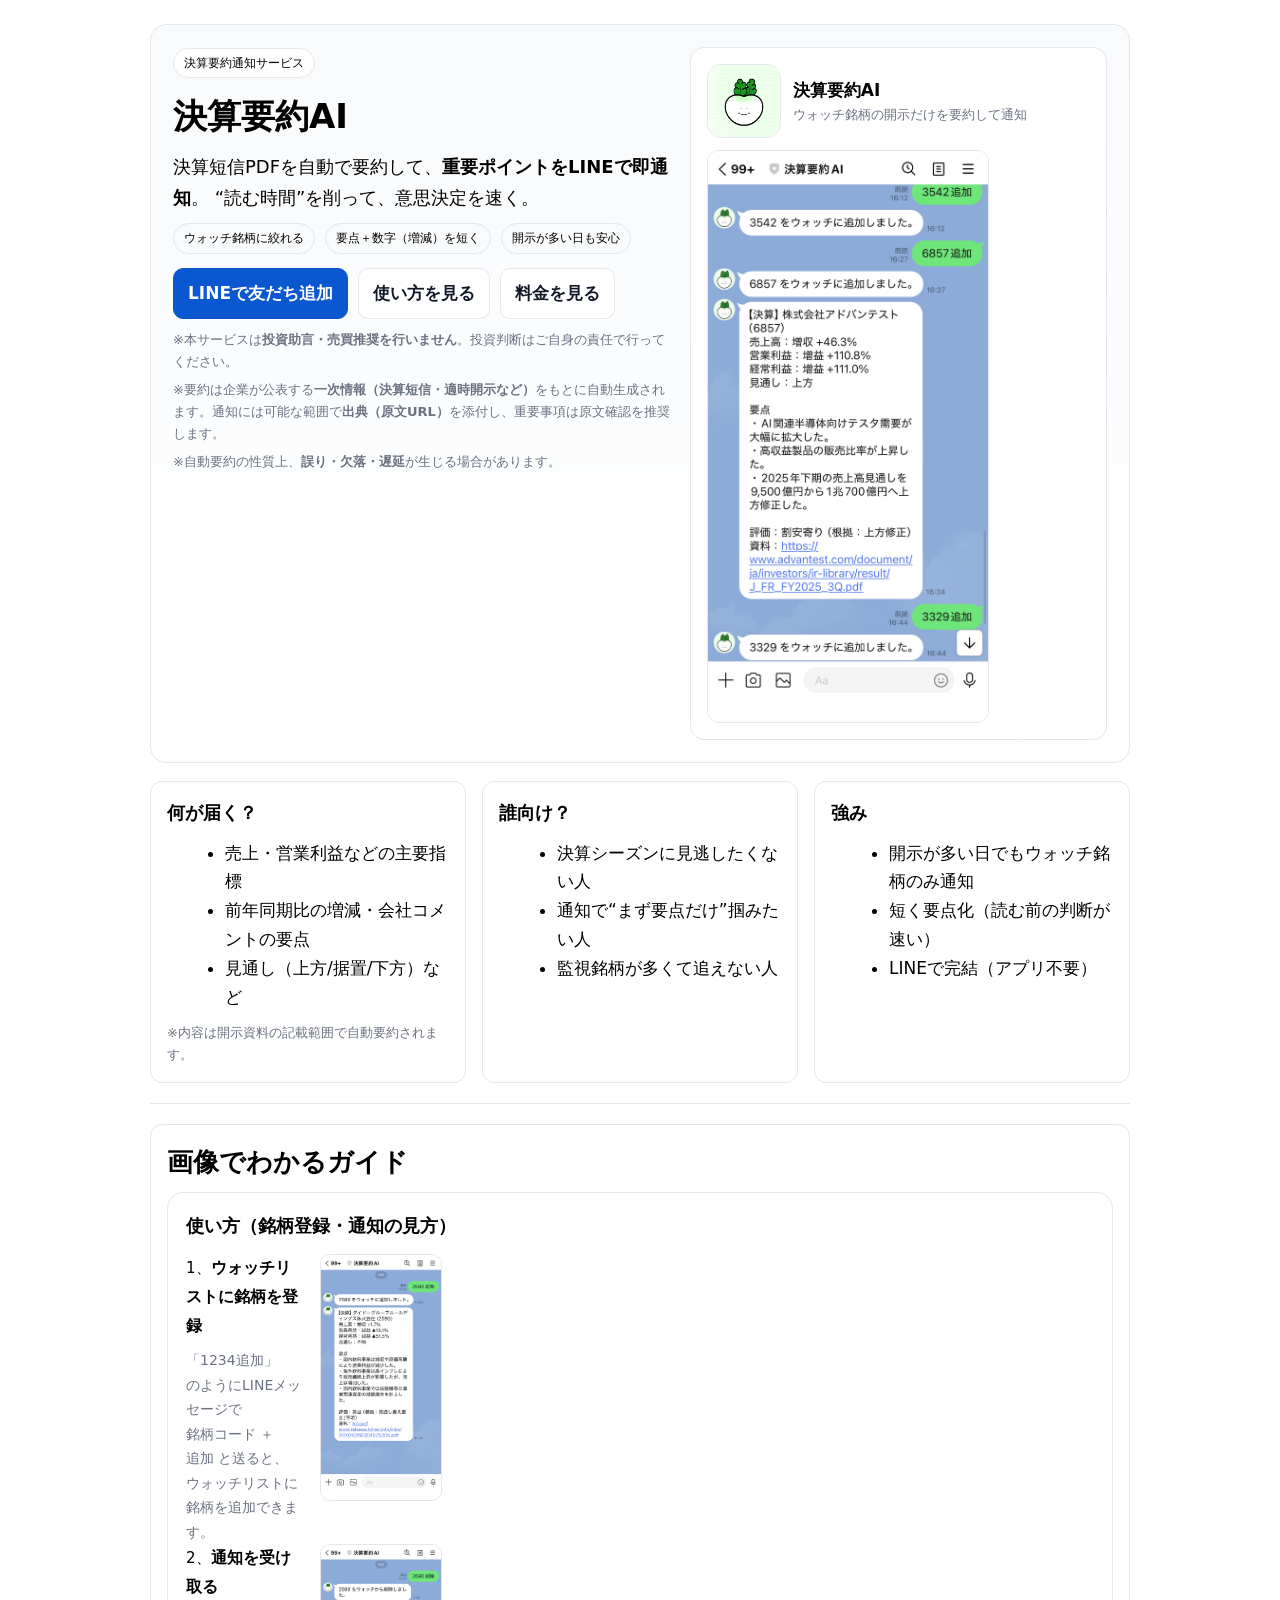
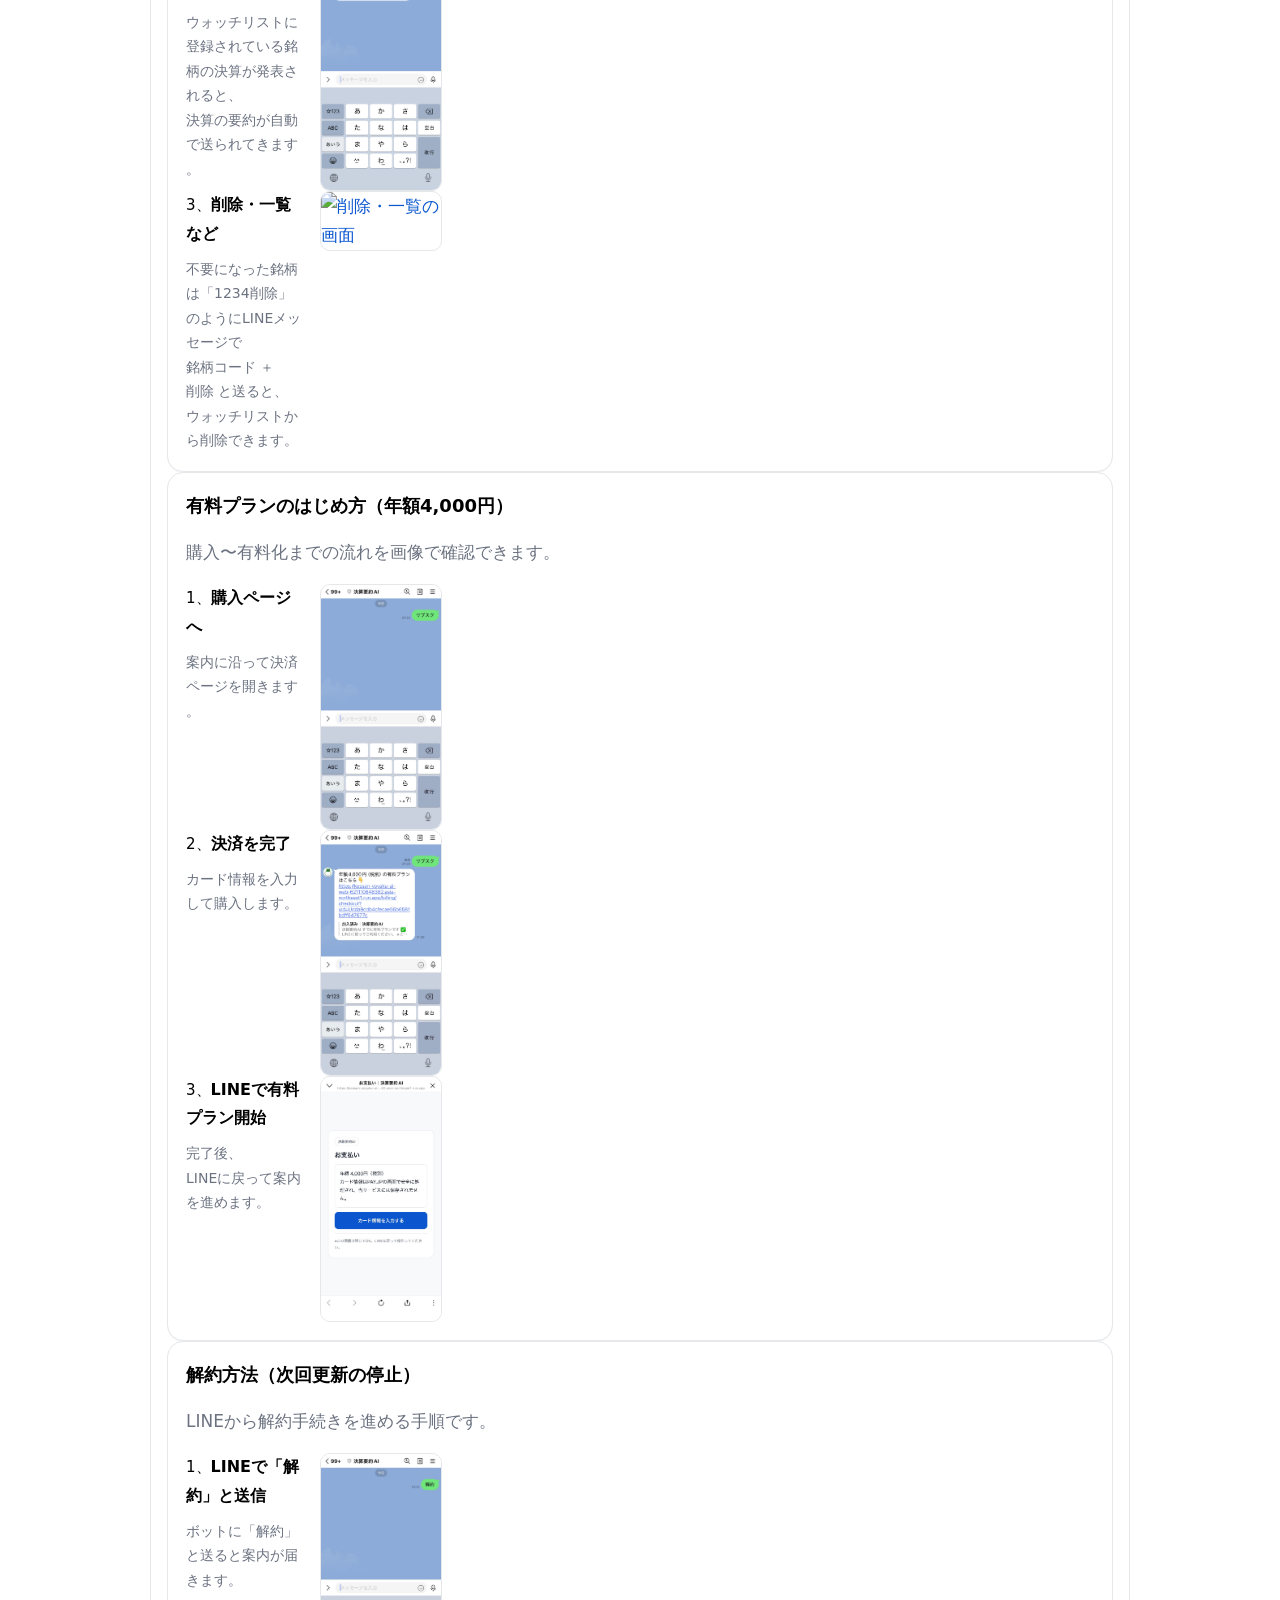
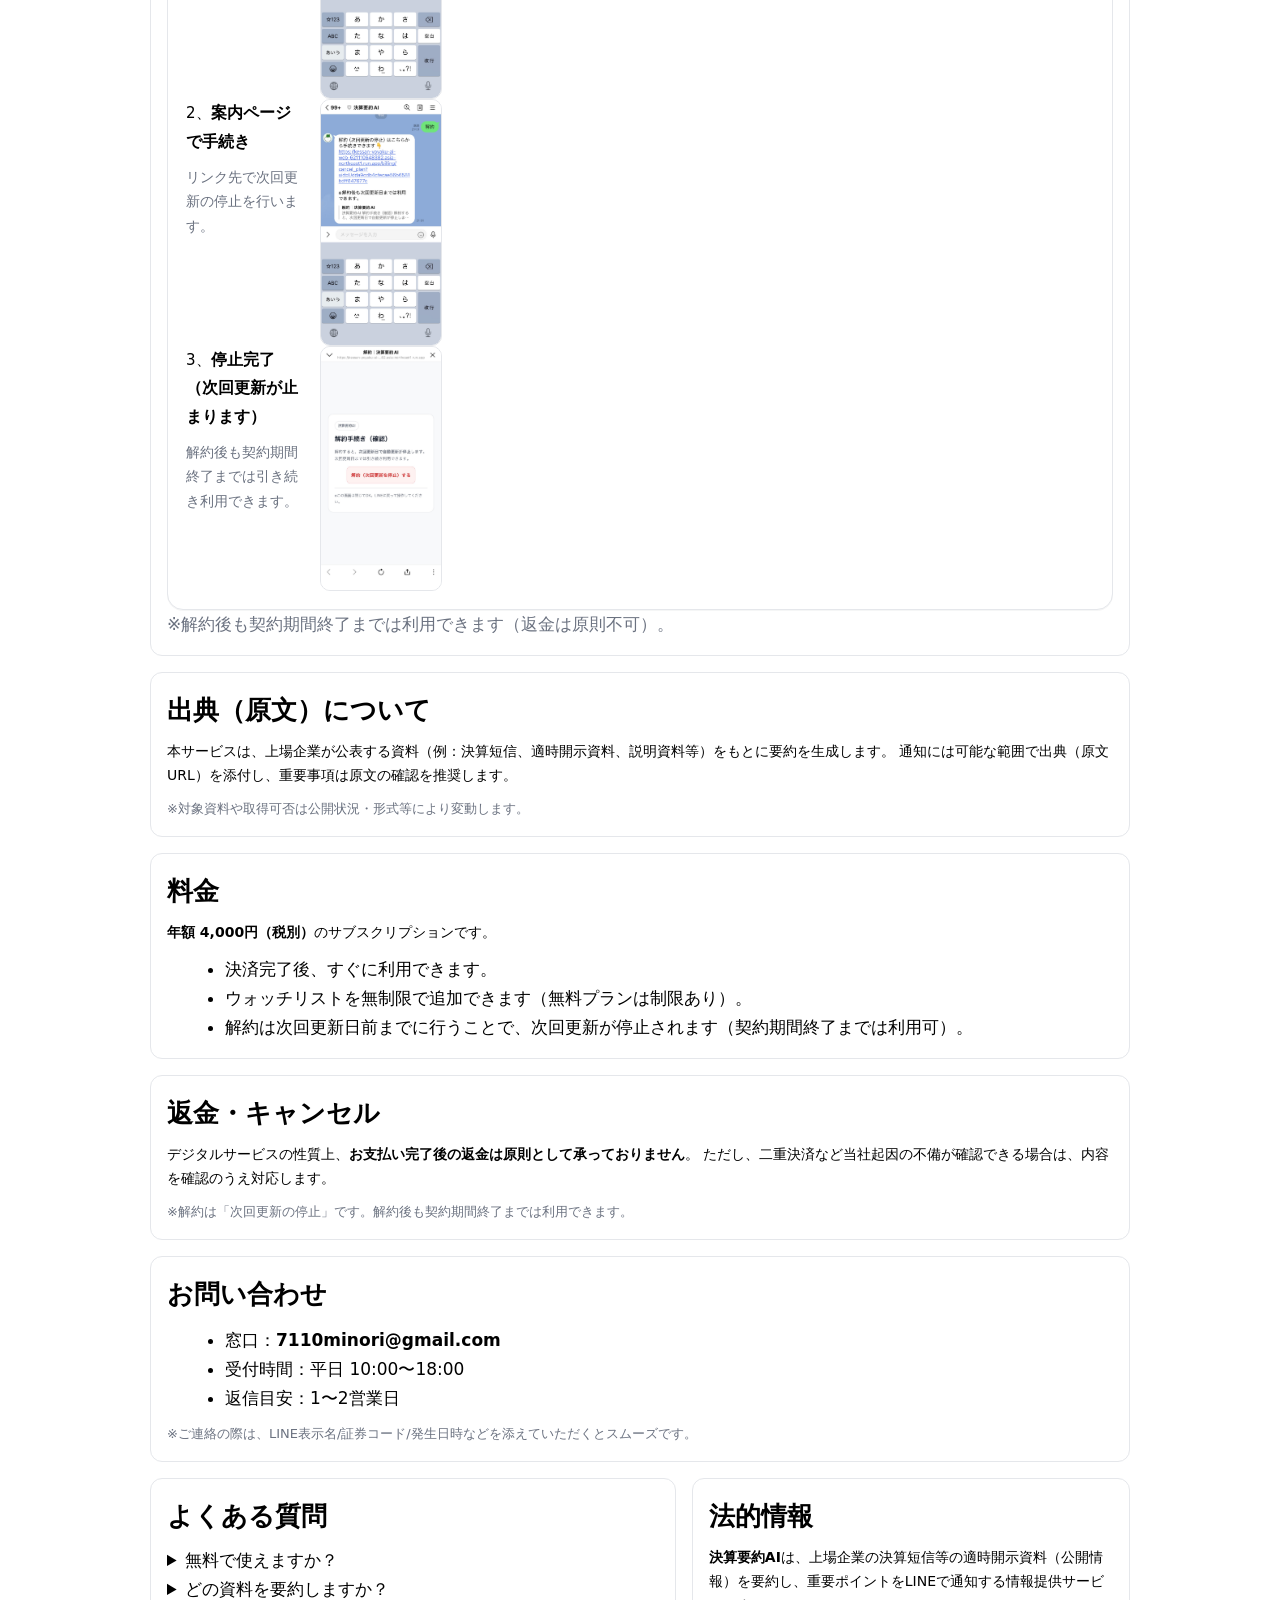
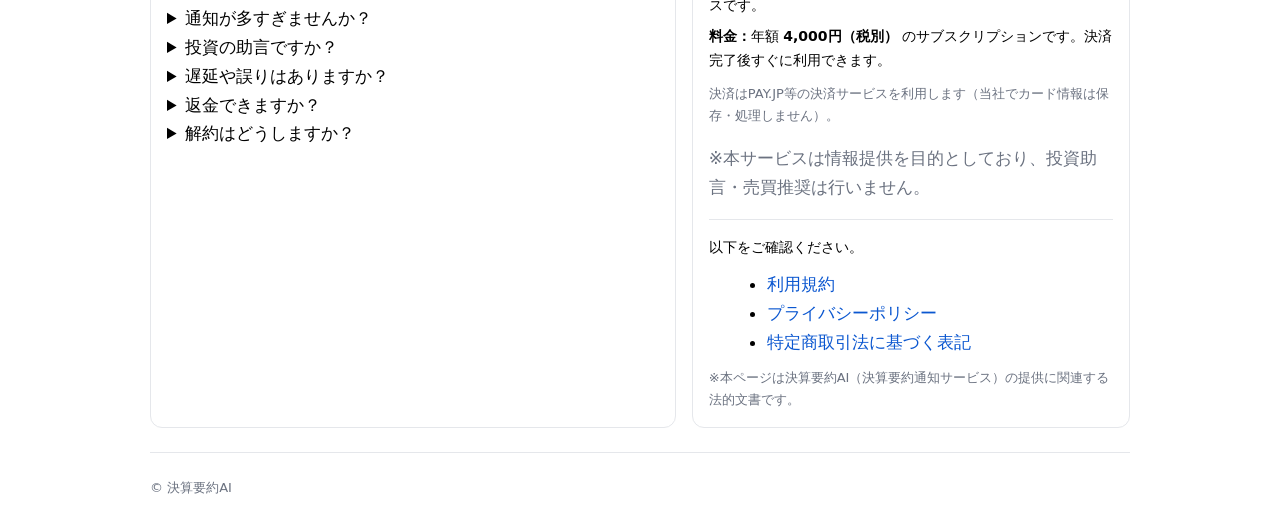
==== commit b1f05fd3: "Fix mobile guide layout" ====
--- a/index.html
+++ b/index.html
@@ -102,110 +102,176 @@
       <div class="step-rows">
         <div class="step-row">
           <div class="step-text">
-            <div class="step-head"><span class="step-badge">1、</span><b>ウォッチリストに銘柄を登録</b></div>
-            <div class="muted">「1234追加」のようにLINEメッセージで　銘柄コード　＋　追加　でウォッチリストに銘柄を追加</div>
-          </div>
-          <a href="./assets/guide-how-2.PNG" target="_blank" rel="noopener">
-            <img class="step-img" src="./assets/guide-how-2.PNG" alt="銘柄登録の画面">
-          </a>
-        </div>
-  
-        <div class="step-row">
-          <div class="step-text">
-            <div class="step-head"><span class="step-badge">2、</span><b>通知を受け取る</b></div>
-            <div class="muted">ウォッチリストに登録されている銘柄の決算が発表されると決算の要約が自動で送られてきます</div>
-          </div>
-          <a href="./assets/guide-how-3.PNG" target="_blank" rel="noopener">
-            <img class="step-img" src="./assets/guide-how-3.PNG" alt="通知の画面">
-          </a>
-        </div>
-  
-        <div class="step-row">
-          <div class="step-text">
-            <div class="step-head"><span class="step-badge">3</span><b>削除・一覧など</b></div>
-            <div class="muted">不要になった銘柄は「1234削除」のようにLINEメッセージで　銘柄コード　＋　削除　でウォッチリストから削除</div>
-          </div>
-          <a href="./assets/guide-how-4.PNG" target="_blank" rel="noopener">
-            <img class="step-img" src="./assets/guide-how-4.PNG" alt="要約の画面">
-          </a>
-        </div>
-      </div>
-  
-      <p class="note">※解約後も契約期間終了までは利用できます（返金は原則不可）。</p>
+            <div class="step-head">
+              <span class="step-badge">1、</span><b>ウォッチリストに銘柄を登録</b>
+            </div>
+            <div class="muted">
+              「1234追加」のようにLINEメッセージで
+              銘柄コード ＋ 追加
+              と送ると、ウォッチリストに銘柄を追加できます。
+            </div>
+          </div>
+  
+          <div class="step-img-wrap">
+            <a href="./assets/guide-how-2.PNG" target="_blank" rel="noopener">
+              <img class="step-img" src="./assets/guide-how-2.PNG" alt="銘柄登録の画面">
+            </a>
+          </div>
+        </div>
+  
+        <div class="step-row">
+          <div class="step-text">
+            <div class="step-head">
+              <span class="step-badge">2、</span><b>通知を受け取る</b>
+            </div>
+            <div class="muted">
+              ウォッチリストに登録されている銘柄の決算が発表されると、
+              決算の要約が自動で送られてきます。
+            </div>
+          </div>
+  
+          <div class="step-img-wrap">
+            <a href="./assets/guide-how-3.PNG" target="_blank" rel="noopener">
+              <img class="step-img" src="./assets/guide-how-3.PNG" alt="通知の画面">
+            </a>
+          </div>
+        </div>
+  
+        <div class="step-row">
+          <div class="step-text">
+            <div class="step-head">
+              <span class="step-badge">3、</span><b>削除・一覧など</b>
+            </div>
+            <div class="muted">
+              不要になった銘柄は「1234削除」のようにLINEメッセージで
+              銘柄コード ＋ 削除
+              と送ると、ウォッチリストから削除できます。
+            </div>
+          </div>
+  
+          <div class="step-img-wrap">
+            <a href="./assets/guide-how-4.PNG" target="_blank" rel="noopener">
+              <img class="step-img" src="./assets/guide-how-4.PNG" alt="削除・一覧の画面">
+            </a>
+          </div>
+        </div>
+      </div>
     </div>
   
     <!-- ② 有料プラン -->
     <div class="guide-card">
-      <h3 class="h3">有料プランのはじめ方（年額4,000円）</h3>
+      <h3>有料プランのはじめ方（年額4,000円）</h3>
       <p class="muted guide-desc">購入〜有料化までの流れを画像で確認できます。</p>
   
       <div class="step-rows">
         <div class="step-row">
           <div class="step-text">
-            <div class="step-head"><span class="step-badge">1</span><b>購入ページへ</b></div>
-            <div class="muted">案内に沿って決済ページを開きます</div>
-          </div>
-          <a href="./assets/guide-paid-1.PNG" target="_blank" rel="noopener">
-            <img class="step-img" src="./assets/guide-paid-1.PNG" alt="有料プラン STEP1（購入ページへ）">
-          </a>
-        </div>
-  
-        <div class="step-row">
-          <div class="step-text">
-            <div class="step-head"><span class="step-badge">2</span><b>決済を完了</b></div>
-            <div class="muted">カード情報を入力して購入します</div>
-          </div>
-          <a href="./assets/guide-paid-2.PNG" target="_blank" rel="noopener">
-            <img class="step-img" src="./assets/guide-paid-2.PNG" alt="有料プラン STEP2（決済を完了）">
-          </a>
-        </div>
-  
-        <div class="step-row">
-          <div class="step-text">
-            <div class="step-head"><span class="step-badge">3</span><b>LINEで有料プラン開始</b></div>
-            <div class="muted">完了後、LINEに戻って案内を進めます</div>
-          </div>
-          <a href="./assets/guide-paid-3.PNG" target="_blank" rel="noopener">
-            <img class="step-img" src="./assets/guide-paid-3.PNG" alt="有料プラン STEP3（LINEで有料プラン開始）">
-          </a>
+            <div class="step-head">
+              <span class="step-badge">1、</span><b>購入ページへ</b>
+            </div>
+            <div class="muted">
+              案内に沿って決済ページを開きます。
+            </div>
+          </div>
+  
+          <div class="step-img-wrap">
+            <a href="./assets/guide-paid-1.PNG" target="_blank" rel="noopener">
+              <img class="step-img" src="./assets/guide-paid-1.PNG" alt="有料プラン STEP1（購入ページへ）">
+            </a>
+          </div>
+        </div>
+  
+        <div class="step-row">
+          <div class="step-text">
+            <div class="step-head">
+              <span class="step-badge">2、</span><b>決済を完了</b>
+            </div>
+            <div class="muted">
+              カード情報を入力して購入します。
+            </div>
+          </div>
+  
+          <div class="step-img-wrap">
+            <a href="./assets/guide-paid-2.PNG" target="_blank" rel="noopener">
+              <img class="step-img" src="./assets/guide-paid-2.PNG" alt="有料プラン STEP2（決済を完了）">
+            </a>
+          </div>
+        </div>
+  
+        <div class="step-row">
+          <div class="step-text">
+            <div class="step-head">
+              <span class="step-badge">3、</span><b>LINEで有料プラン開始</b>
+            </div>
+            <div class="muted">
+              完了後、LINEに戻って案内を進めます。
+            </div>
+          </div>
+  
+          <div class="step-img-wrap">
+            <a href="./assets/guide-paid-3.PNG" target="_blank" rel="noopener">
+              <img class="step-img" src="./assets/guide-paid-3.PNG" alt="有料プラン STEP3（LINEで有料プラン開始）">
+            </a>
+          </div>
         </div>
       </div>
     </div>
   
     <!-- ③ 解約 -->
     <div class="guide-card">
-      <h3 class="h3">解約方法（次回更新の停止）</h3>
+      <h3>解約方法（次回更新の停止）</h3>
       <p class="muted guide-desc">LINEから解約手続きを進める手順です。</p>
   
       <div class="step-rows">
         <div class="step-row">
           <div class="step-text">
-            <div class="step-head"><span class="step-badge">1</span><b>LINEで「解約」と送信</b></div>
-            <div class="muted">ボットに「解約」と送ると案内が届きます</div>
-          </div>
-          <a href="./assets/guide-cancel-1.PNG" target="_blank" rel="noopener">
-            <img class="step-img" src="./assets/guide-cancel-1.PNG" alt="解約 STEP1（解約と送る）">
-          </a>
-        </div>
-  
-        <div class="step-row">
-          <div class="step-text">
-            <div class="step-head"><span class="step-badge">2</span><b>案内ページで手続き</b></div>
-            <div class="muted">リンク先で次回更新の停止を行います</div>
-          </div>
-          <a href="./assets/guide-cancel-2.PNG" target="_blank" rel="noopener">
-            <img class="step-img" src="./assets/guide-cancel-2.PNG" alt="解約 STEP2（手続きページ）">
-          </a>
-        </div>
-  
-        <div class="step-row">
-          <div class="step-text">
-            <div class="step-head"><span class="step-badge">3</span><b>停止完了（次回更新が止まります）</b></div>
-            <div class="muted">契約期間終了までは引き続き利用できます</div>
-          </div>
-          <a href="./assets/guide-cancel-3.PNG" target="_blank" rel="noopener">
-            <img class="step-img" src="./assets/guide-cancel-3.PNG" alt="解約 STEP3（停止完了）">
-          </a>
+            <div class="step-head">
+              <span class="step-badge">1、</span><b>LINEで「解約」と送信</b>
+            </div>
+            <div class="muted">
+              ボットに「解約」と送ると案内が届きます。
+            </div>
+          </div>
+  
+          <div class="step-img-wrap">
+            <a href="./assets/guide-cancel-1.PNG" target="_blank" rel="noopener">
+              <img class="step-img" src="./assets/guide-cancel-1.PNG" alt="解約 STEP1（解約と送る）">
+            </a>
+          </div>
+        </div>
+  
+        <div class="step-row">
+          <div class="step-text">
+            <div class="step-head">
+              <span class="step-badge">2、</span><b>案内ページで手続き</b>
+            </div>
+            <div class="muted">
+              リンク先で次回更新の停止を行います。
+            </div>
+          </div>
+  
+          <div class="step-img-wrap">
+            <a href="./assets/guide-cancel-2.PNG" target="_blank" rel="noopener">
+              <img class="step-img" src="./assets/guide-cancel-2.PNG" alt="解約 STEP2（手続きページ）">
+            </a>
+          </div>
+        </div>
+  
+        <div class="step-row">
+          <div class="step-text">
+            <div class="step-head">
+              <span class="step-badge">3、</span><b>停止完了（次回更新が止まります）</b>
+            </div>
+            <div class="muted">
+              解約後も契約期間終了までは引き続き利用できます。
+            </div>
+          </div>
+  
+          <div class="step-img-wrap">
+            <a href="./assets/guide-cancel-3.PNG" target="_blank" rel="noopener">
+              <img class="step-img" src="./assets/guide-cancel-3.PNG" alt="解約 STEP3（停止完了）">
+            </a>
+          </div>
         </div>
       </div>
     </div>
--- a/styles.css
+++ b/styles.css
@@ -234,57 +234,51 @@
 }
 
 /* ===== GUIDE ===== */
+#guide .guide-grid{
+  display:grid;
+  grid-template-columns:1fr;
+  gap:16px;
+}
+
 #guide .guide-card{
   border:1px solid #e5e7eb;
   border-radius:16px;
   background:#fff;
-  padding:22px;
-  margin-top:16px;
+  padding:20px;
   box-shadow:0 1px 0 rgba(17,24,39,.04);
 }
 
 #guide .guide-card h3{
   font-size:20px;
-  margin:0 0 8px;
-}
-
-#guide .guide-lead,
-#guide .guide-desc{
-  font-size:15px;
-  margin:0 0 14px;
+  margin:0 0 12px;
 }
 
 #guide .step-row{
   display:grid;
-  grid-template-columns:180px minmax(0, 420px);
-  gap:20px;
-  padding:14px 0 0;
+  grid-template-columns:1fr;
+  gap:12px;
   align-items:start;
-  justify-content:start;
 }
 
 #guide .step-img-wrap{
-  width:180px;
-  max-width:180px;
-  justify-self:start;
+  width:100%;
+  display:flex;
+  justify-content:center;
 }
 
 #guide .step-img{
-  width:180px;
-  max-width:180px;
+  width:min(260px, 100%);
   height:auto;
   border-radius:10px;
   border:1px solid #e5e7eb;
   background:#fff;
   display:block;
-  object-fit:contain;
-  object-position:center;
 }
 
 #guide .step-text{
-  font-size:17px;
+  font-size:16px;
   line-height:1.8;
-  max-width:420px;
+  min-width:0;
 }
 
 #guide .step-head{
@@ -292,66 +286,94 @@
 }
 
 #guide .step-head b{
-  font-size:18px;
+  font-size:17px;
 }
 
 #guide .step-text .muted{
-  font-size:15px;
-  line-height:1.7;
-}
-
-/* PC */
+  font-size:14px;
+  line-height:1.75;
+  margin:0;
+  word-break:keep-all;
+  overflow-wrap:break-word;
+}
+
+/* PCだけ横並びカード */
 @media (min-width:860px){
   body{
     font-size:17px;
   }
 
+  #guide .guide-grid{
+    grid-template-columns:repeat(3, minmax(0, 1fr));
+    gap:18px;
+    align-items:start;
+  }
+
+  #guide .guide-card{
+    height:100%;
+    padding:18px;
+  }
+
+  #guide .guide-card h3{
+    font-size:18px;
+    margin:0 0 12px;
+  }
+
   #guide .step-row{
-    grid-template-columns:160px minmax(0, 380px);
-    gap:18px;
-    justify-content:start;
+    grid-template-columns:120px minmax(0, 1fr);
+    gap:14px;
+    align-items:start;
   }
 
   #guide .step-img-wrap{
-    width:160px;
-    max-width:160px;
+    width:120px;
+    justify-content:flex-start;
+  }
+
+  #guide .step-img{
+    width:120px;
+    max-width:120px;
     margin:0;
   }
 
+  #guide .step-text{
+    max-width:220px;
+    font-size:15px;
+    line-height:1.8;
+  }
+
+  #guide .step-head b{
+    font-size:16px;
+  }
+
+  #guide .step-text .muted{
+    font-size:14px;
+  }
+}
+
+/* タブレット */
+@media (min-width:769px) and (max-width:859px){
+  #guide .guide-grid{
+    grid-template-columns:1fr 1fr;
+  }
+
+  #guide .step-row{
+    grid-template-columns:130px minmax(0, 1fr);
+    gap:14px;
+  }
+
+  #guide .step-img-wrap{
+    justify-content:flex-start;
+  }
+
   #guide .step-img{
-    width:160px;
-    max-width:160px;
+    width:130px;
+    max-width:130px;
     margin:0;
   }
-
-  #guide .step-text{
-    max-width:380px;
-  }
-}
-
-/* タブレット */
-@media (max-width:859px){
-  #guide .step-row{
-    grid-template-columns:160px minmax(0, 1fr);
-    gap:16px;
-  }
-
-  #guide .step-img-wrap{
-    width:160px;
-    max-width:160px;
-  }
-
-  #guide .step-img{
-    width:160px;
-    max-width:160px;
-  }
-
-  #guide .step-text{
-    max-width:none;
-  }
-}
-
-/* SP */
+}
+
+/* スマホ */
 @media (max-width:768px){
   body{
     margin:16px;
@@ -364,35 +386,26 @@
   #guide .step-row{
     grid-template-columns:1fr;
     gap:12px;
-    padding:0;
   }
 
   #guide .step-img-wrap{
     width:100%;
-    max-width:280px;
-    margin:8px auto 0;
+    display:flex;
+    justify-content:center;
   }
 
   #guide .step-img{
-    width:100%;
-    max-width:280px;
+    width:min(280px, calc(100vw - 64px));
+    max-width:100%;
     margin:0 auto;
   }
 
   #guide .step-text{
     font-size:16px;
     line-height:1.8;
-    max-width:none;
-    writing-mode:horizontal-tb;
-    word-break:keep-all;
-    overflow-wrap:break-word;
   }
 
   #guide .step-head b{
     font-size:17px;
   }
-
-  #guide .step-text .muted{
-    font-size:14px;
-  }
 }
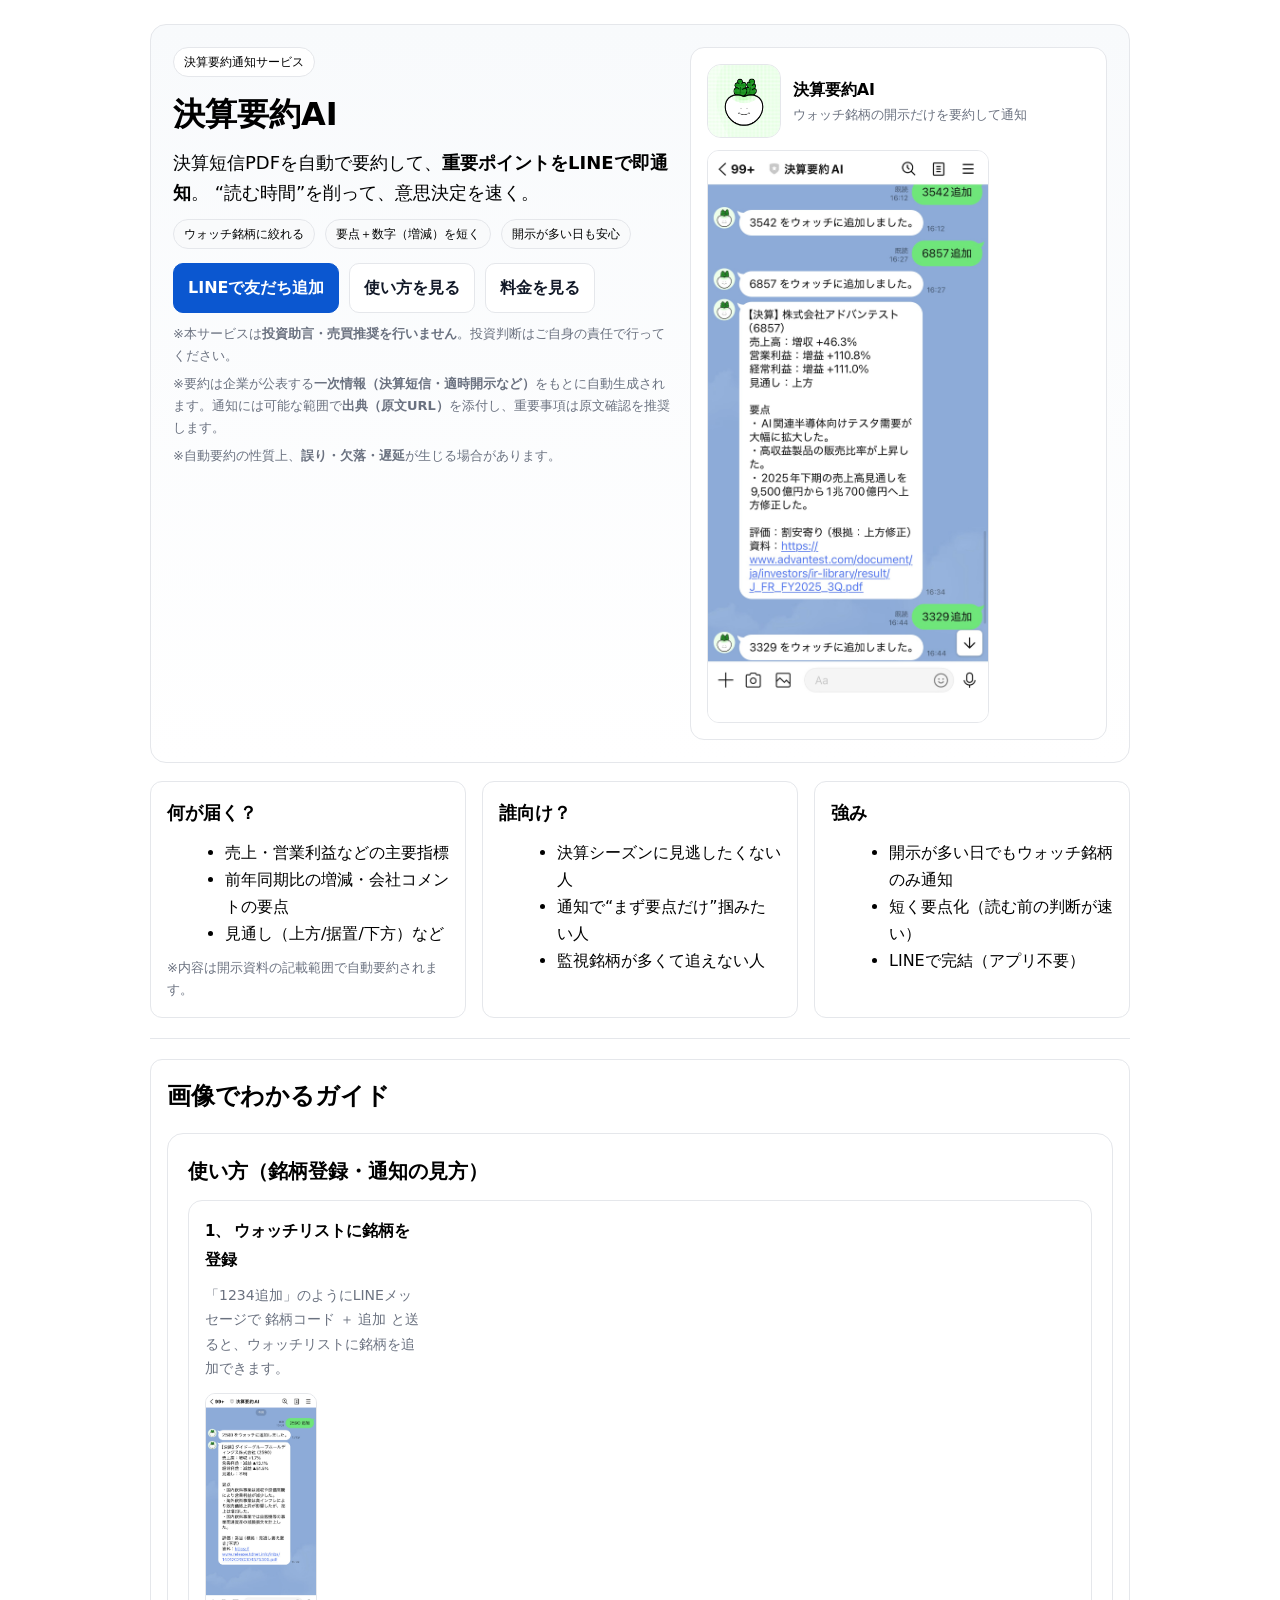
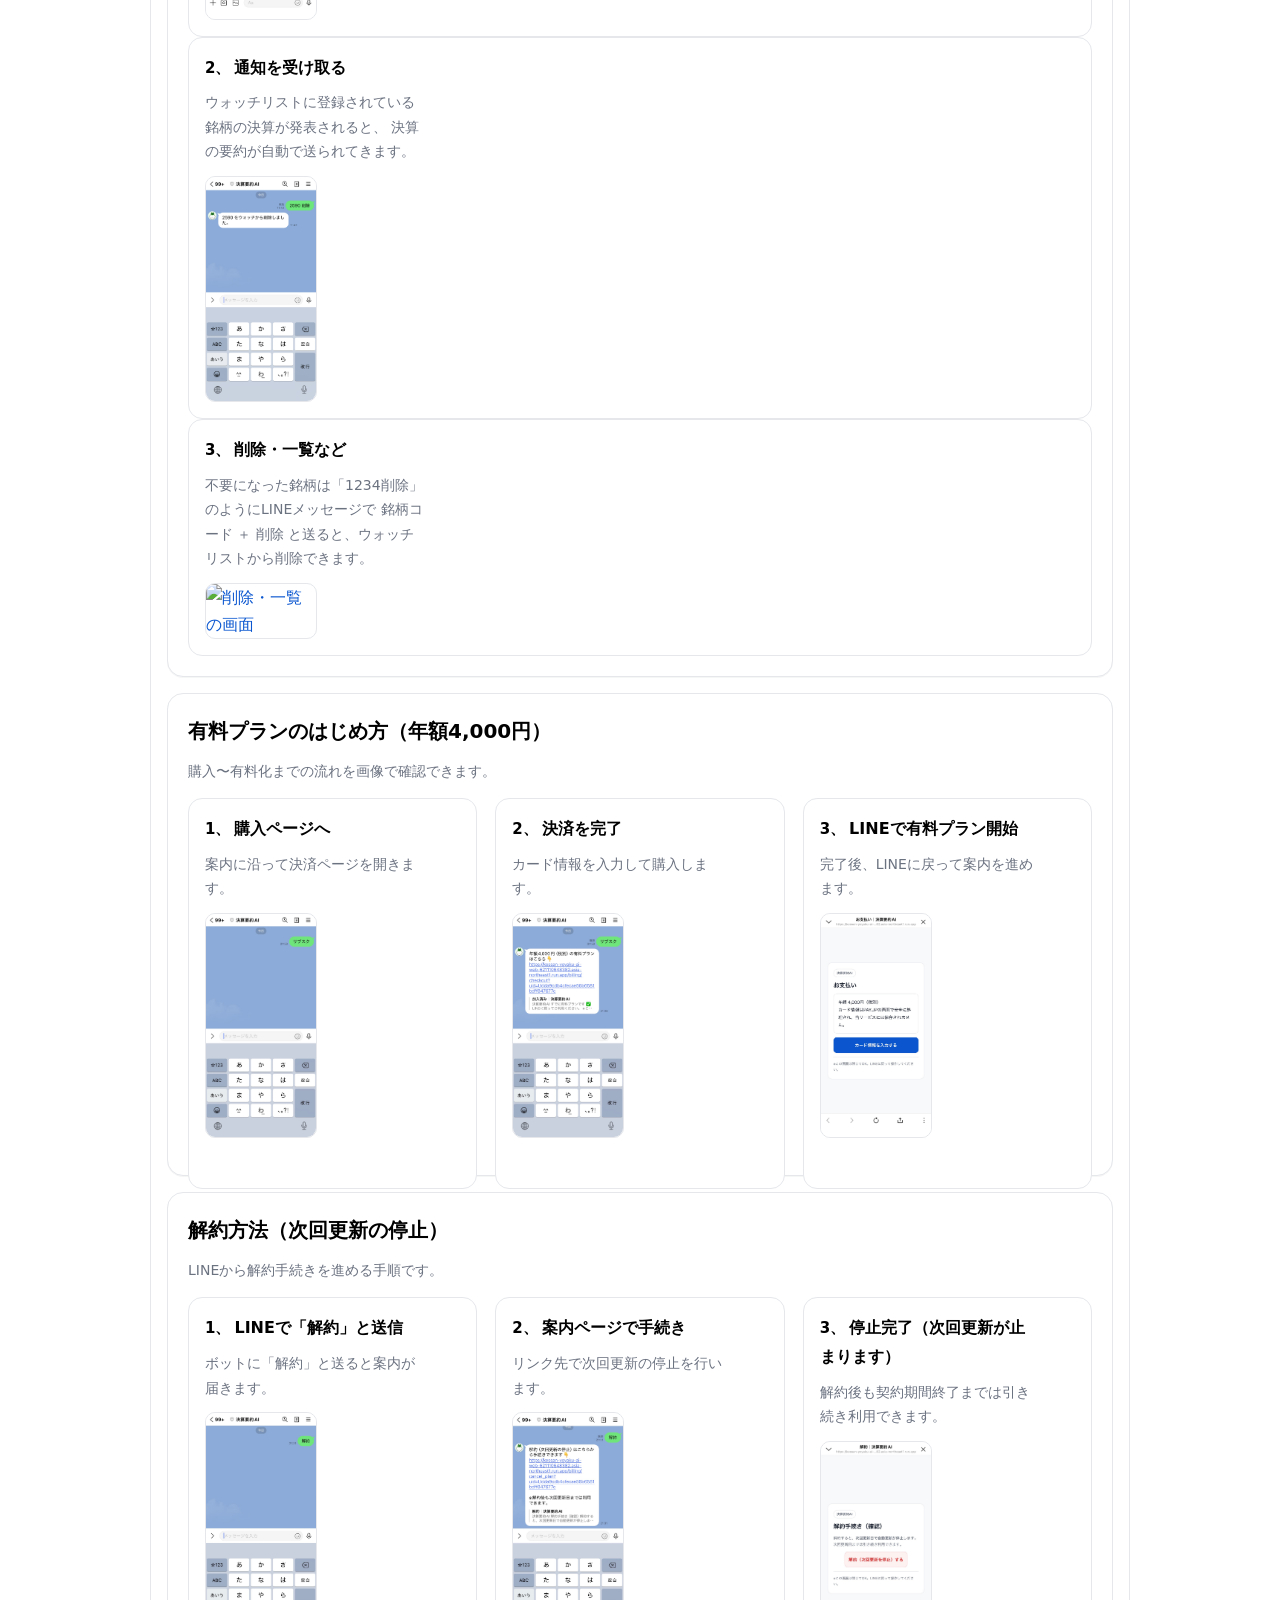
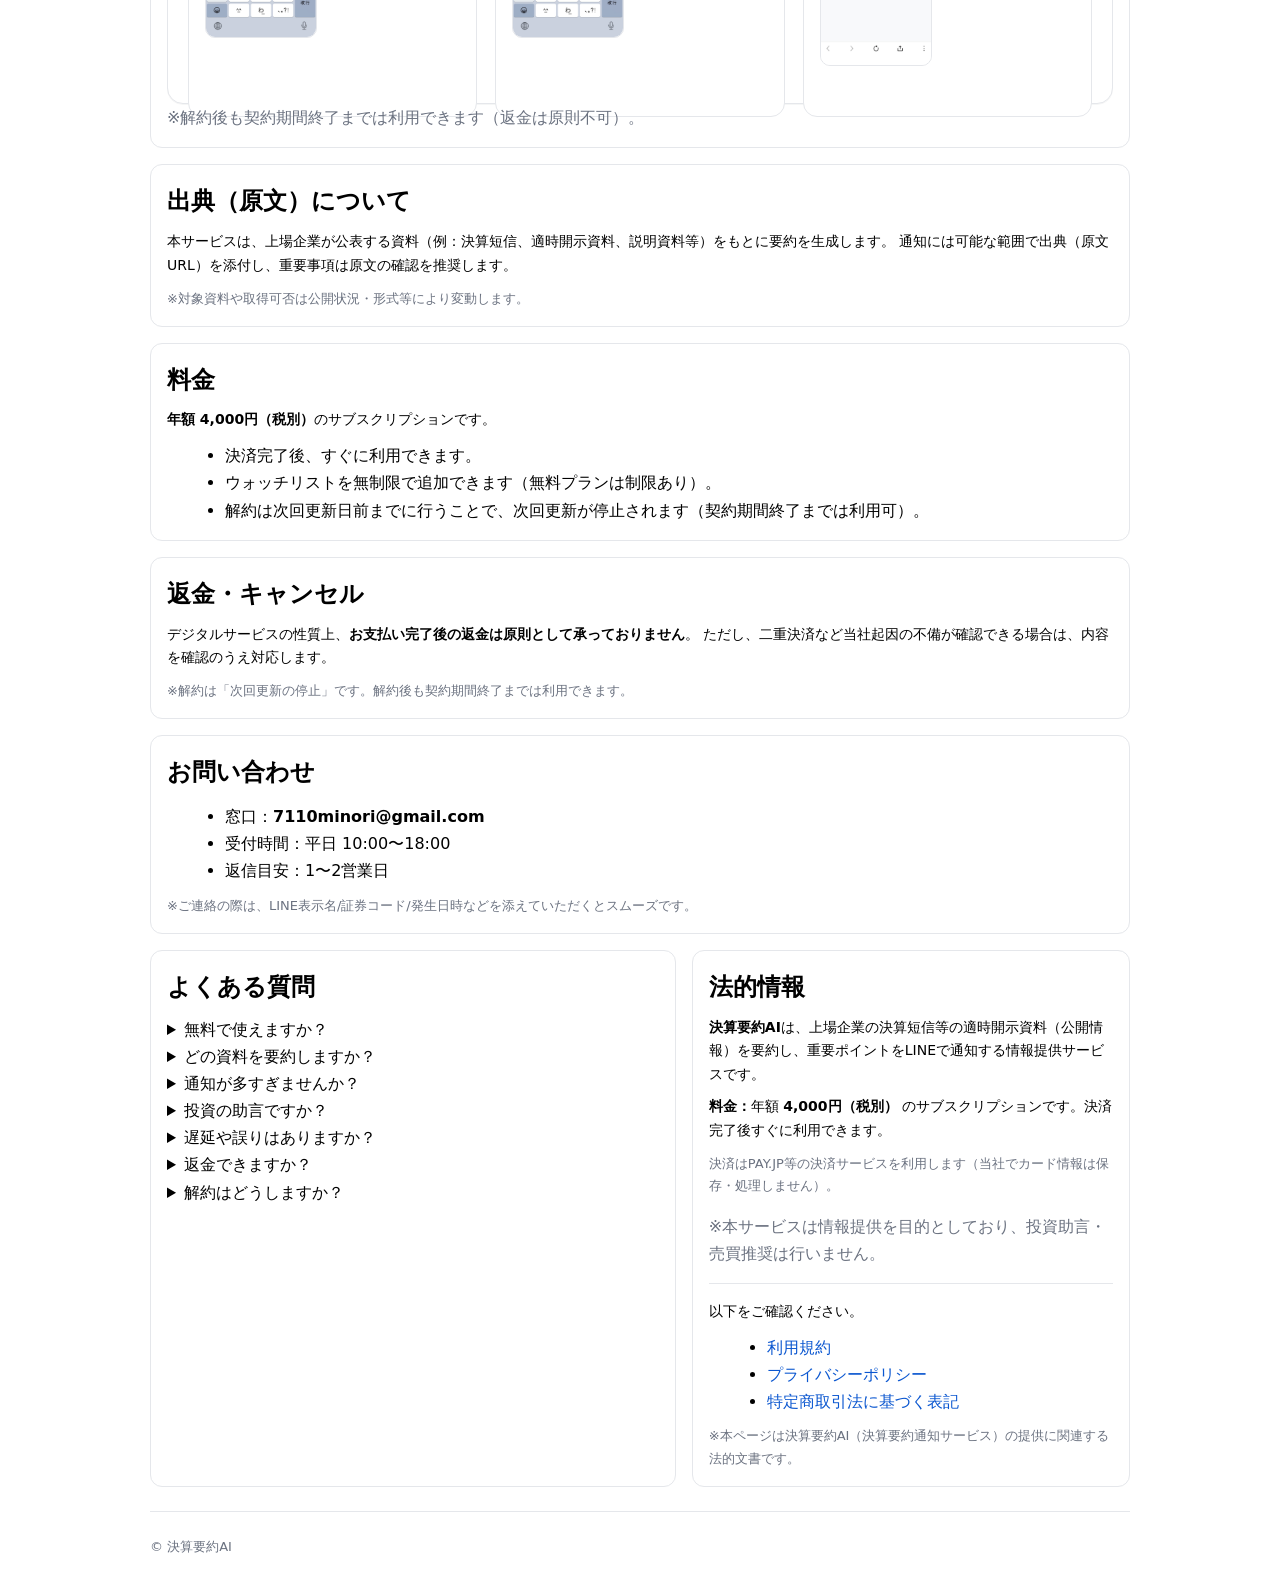
==== commit 4c04e863: "Fix mobile guide layout" ====
--- a/index.html
+++ b/index.html
@@ -99,25 +99,24 @@
     <div class="guide-card">
       <h3>使い方（銘柄登録・通知の見方）</h3>
   
-      <div class="step-rows">
-        <div class="step-row">
-          <div class="step-text">
-            <div class="step-head">
-              <span class="step-badge">1、</span><b>ウォッチリストに銘柄を登録</b>
-            </div>
-            <div class="muted">
-              「1234追加」のようにLINEメッセージで
-              銘柄コード ＋ 追加
-              と送ると、ウォッチリストに銘柄を追加できます。
-            </div>
-          </div>
-  
-          <div class="step-img-wrap">
-            <a href="./assets/guide-how-2.PNG" target="_blank" rel="noopener">
-              <img class="step-img" src="./assets/guide-how-2.PNG" alt="銘柄登録の画面">
-            </a>
-          </div>
-        </div>
+      <div class="step-row">
+        <div class="step-text">
+          <div class="step-head">
+            <span class="step-badge">1、</span><b>ウォッチリストに銘柄を登録</b>
+          </div>
+          <div class="muted">
+            「1234追加」のようにLINEメッセージで
+            銘柄コード ＋ 追加
+            と送ると、ウォッチリストに銘柄を追加できます。
+          </div>
+        </div>
+      
+        <div class="step-img-wrap">
+          <a href="./assets/guide-how-2.PNG" target="_blank" rel="noopener">
+            <img class="step-img" src="./assets/guide-how-2.PNG" alt="銘柄登録の画面">
+          </a>
+        </div>
+      </div>
   
         <div class="step-row">
           <div class="step-text">
--- a/styles.css
+++ b/styles.css
@@ -240,11 +240,13 @@
   gap:16px;
 }
 
+/* ===== GUIDE 全体 ===== */
 #guide .guide-card{
   border:1px solid #e5e7eb;
   border-radius:16px;
   background:#fff;
   padding:20px;
+  margin-top:16px;
   box-shadow:0 1px 0 rgba(17,24,39,.04);
 }
 
@@ -253,11 +255,53 @@
   margin:0 0 12px;
 }
 
-#guide .step-row{
+#guide .guide-desc{
+  margin:0 0 14px;
+  font-size:14px;
+  color:#6b7280;
+}
+
+/* 各セクション内の 1,2,3 の並び */
+#guide .step-rows{
   display:grid;
   grid-template-columns:1fr;
+  gap:16px;
+}
+
+/* 1つのステップカード */
+#guide .step-row{
+  display:flex;
+  flex-direction:column;
   gap:12px;
-  align-items:start;
+  border:1px solid #e5e7eb;
+  border-radius:14px;
+  padding:16px;
+  background:#fff;
+}
+
+#guide .step-text{
+  font-size:16px;
+  line-height:1.8;
+  min-width:0;
+}
+
+#guide .step-head{
+  margin-bottom:8px;
+}
+
+#guide .step-head b{
+  font-size:17px;
+}
+
+#guide .step-badge{
+  margin-right:4px;
+  font-weight:700;
+}
+
+#guide .step-text .muted{
+  font-size:14px;
+  line-height:1.75;
+  color:#6b7280;
 }
 
 #guide .step-img-wrap{
@@ -266,73 +310,45 @@
   justify-content:center;
 }
 
+#guide .step-img-wrap a{
+  display:block;
+}
+
 #guide .step-img{
-  width:min(260px, 100%);
+  width:min(280px, 100%);
+  max-width:100%;
   height:auto;
+  display:block;
+  margin:0 auto;
+  border:1px solid #e5e7eb;
   border-radius:10px;
-  border:1px solid #e5e7eb;
-  background:#fff;
-  display:block;
-}
-
-#guide .step-text{
-  font-size:16px;
-  line-height:1.8;
-  min-width:0;
-}
-
-#guide .step-head{
-  margin-bottom:8px;
-}
-
-#guide .step-head b{
-  font-size:17px;
-}
-
-#guide .step-text .muted{
-  font-size:14px;
-  line-height:1.75;
-  margin:0;
-  word-break:keep-all;
-  overflow-wrap:break-word;
-}
-
-/* PCだけ横並びカード */
-@media (min-width:860px){
-  body{
-    font-size:17px;
-  }
-
-  #guide .guide-grid{
+  background:#fff;
+}
+
+/* ===== PCで 1,2,3 を横並び ===== */
+@media (min-width: 860px){
+  #guide .step-rows{
     grid-template-columns:repeat(3, minmax(0, 1fr));
     gap:18px;
     align-items:start;
   }
 
-  #guide .guide-card{
+  #guide .step-row{
     height:100%;
-    padding:18px;
-  }
-
-  #guide .guide-card h3{
-    font-size:18px;
-    margin:0 0 12px;
-  }
-
-  #guide .step-row{
-    grid-template-columns:120px minmax(0, 1fr);
-    gap:14px;
-    align-items:start;
+    padding:16px;
   }
 
   #guide .step-img-wrap{
-    width:120px;
     justify-content:flex-start;
   }
 
+  #guide .step-img-wrap a{
+    width:110px;
+  }
+
   #guide .step-img{
-    width:120px;
-    max-width:120px;
+    width:110px;
+    max-width:110px;
     margin:0;
   }
 
@@ -351,61 +367,45 @@
   }
 }
 
-/* タブレット */
-@media (min-width:769px) and (max-width:859px){
-  #guide .guide-grid{
-    grid-template-columns:1fr 1fr;
-  }
-
-  #guide .step-row{
-    grid-template-columns:130px minmax(0, 1fr);
-    gap:14px;
-  }
-
-  #guide .step-img-wrap{
-    justify-content:flex-start;
+/* ===== タブレット ===== */
+@media (min-width: 769px) and (max-width: 859px){
+  #guide .step-rows{
+    grid-template-columns:repeat(2, minmax(0, 1fr));
+    gap:16px;
   }
 
   #guide .step-img{
-    width:130px;
-    max-width:130px;
-    margin:0;
-  }
-}
-
-/* スマホ */
-@media (max-width:768px){
-  body{
-    margin:16px;
-  }
-
+    width:140px;
+    max-width:140px;
+  }
+}
+
+/* ===== スマホ ===== */
+@media (max-width: 768px){
   #guide .guide-card{
     padding:16px;
   }
 
+  #guide .step-rows{
+    grid-template-columns:1fr;
+    gap:14px;
+  }
+
   #guide .step-row{
-    grid-template-columns:1fr;
-    gap:12px;
+    padding:14px;
   }
 
   #guide .step-img-wrap{
-    width:100%;
-    display:flex;
     justify-content:center;
   }
 
+  #guide .step-img-wrap a{
+    width:auto;
+  }
+
   #guide .step-img{
-    width:min(280px, calc(100vw - 64px));
+    width:min(280px, calc(100vw - 80px));
     max-width:100%;
     margin:0 auto;
   }
-
-  #guide .step-text{
-    font-size:16px;
-    line-height:1.8;
-  }
-
-  #guide .step-head b{
-    font-size:17px;
-  }
 }
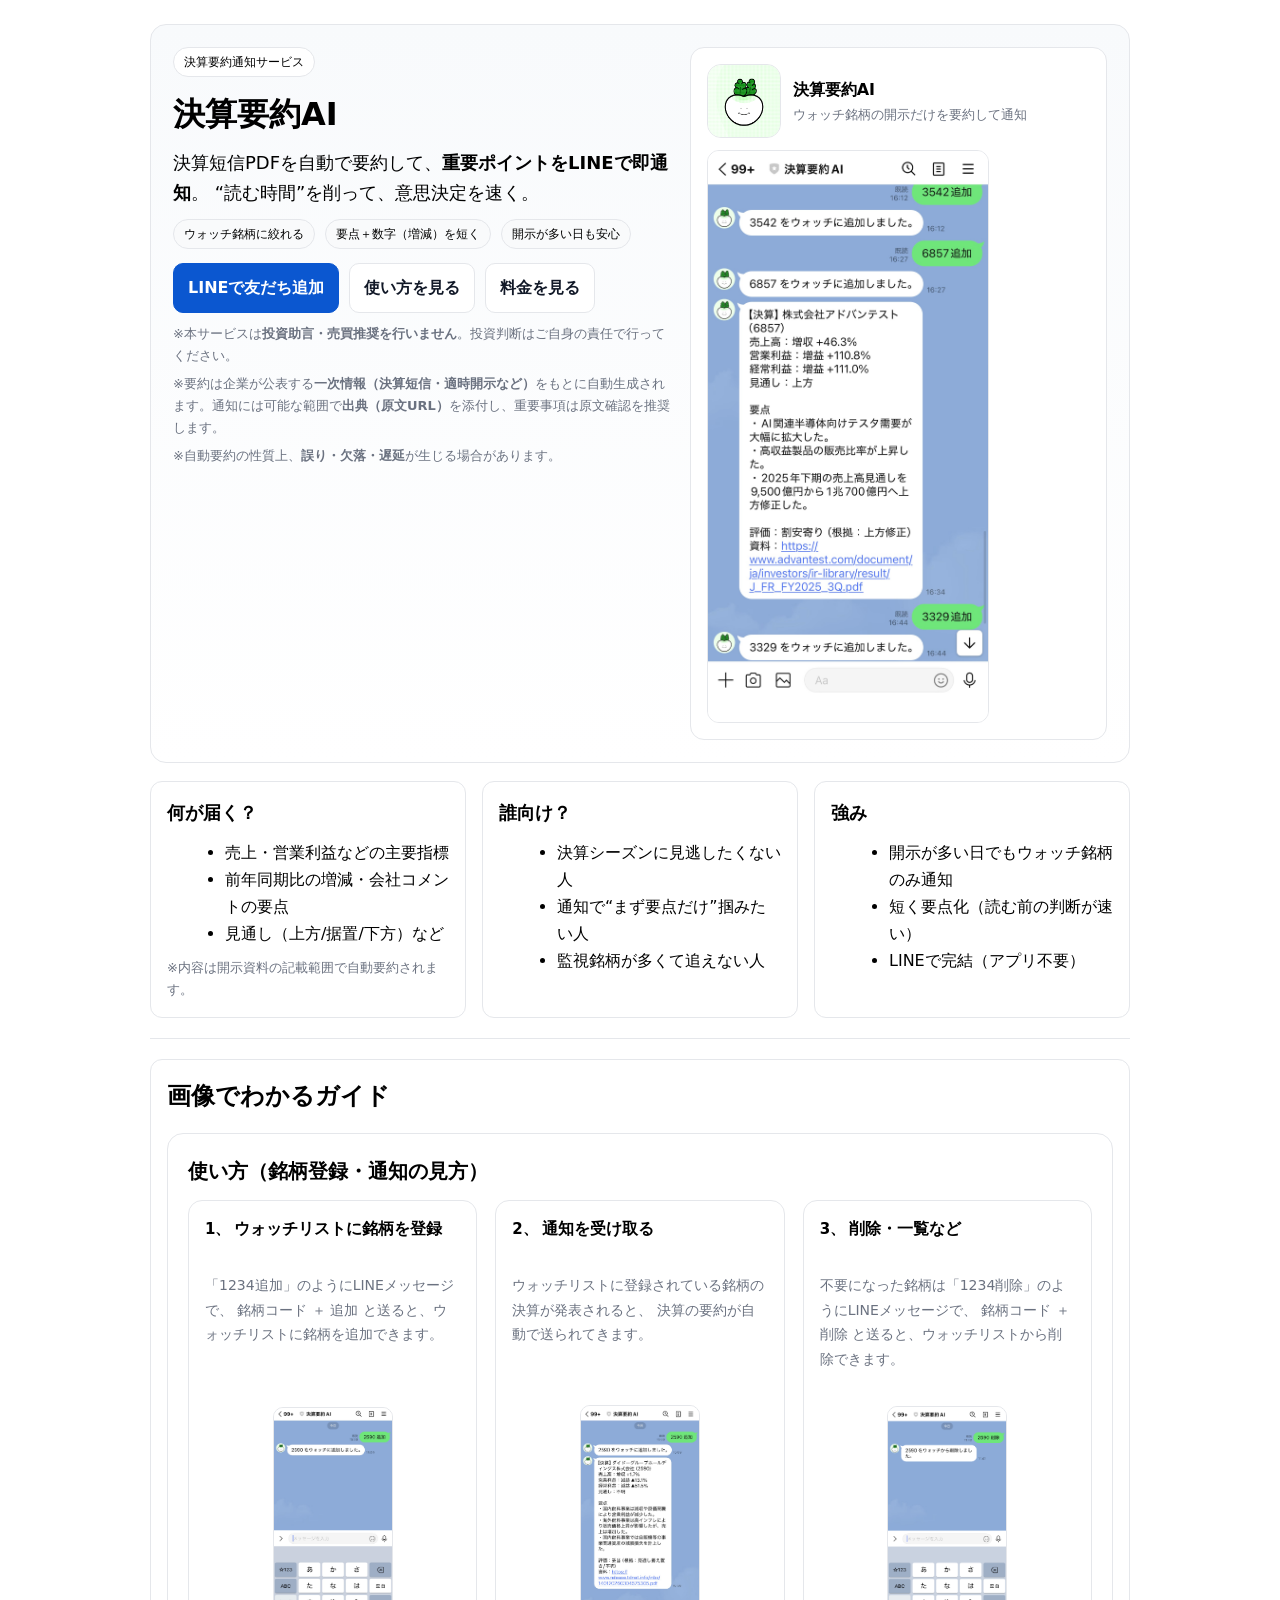
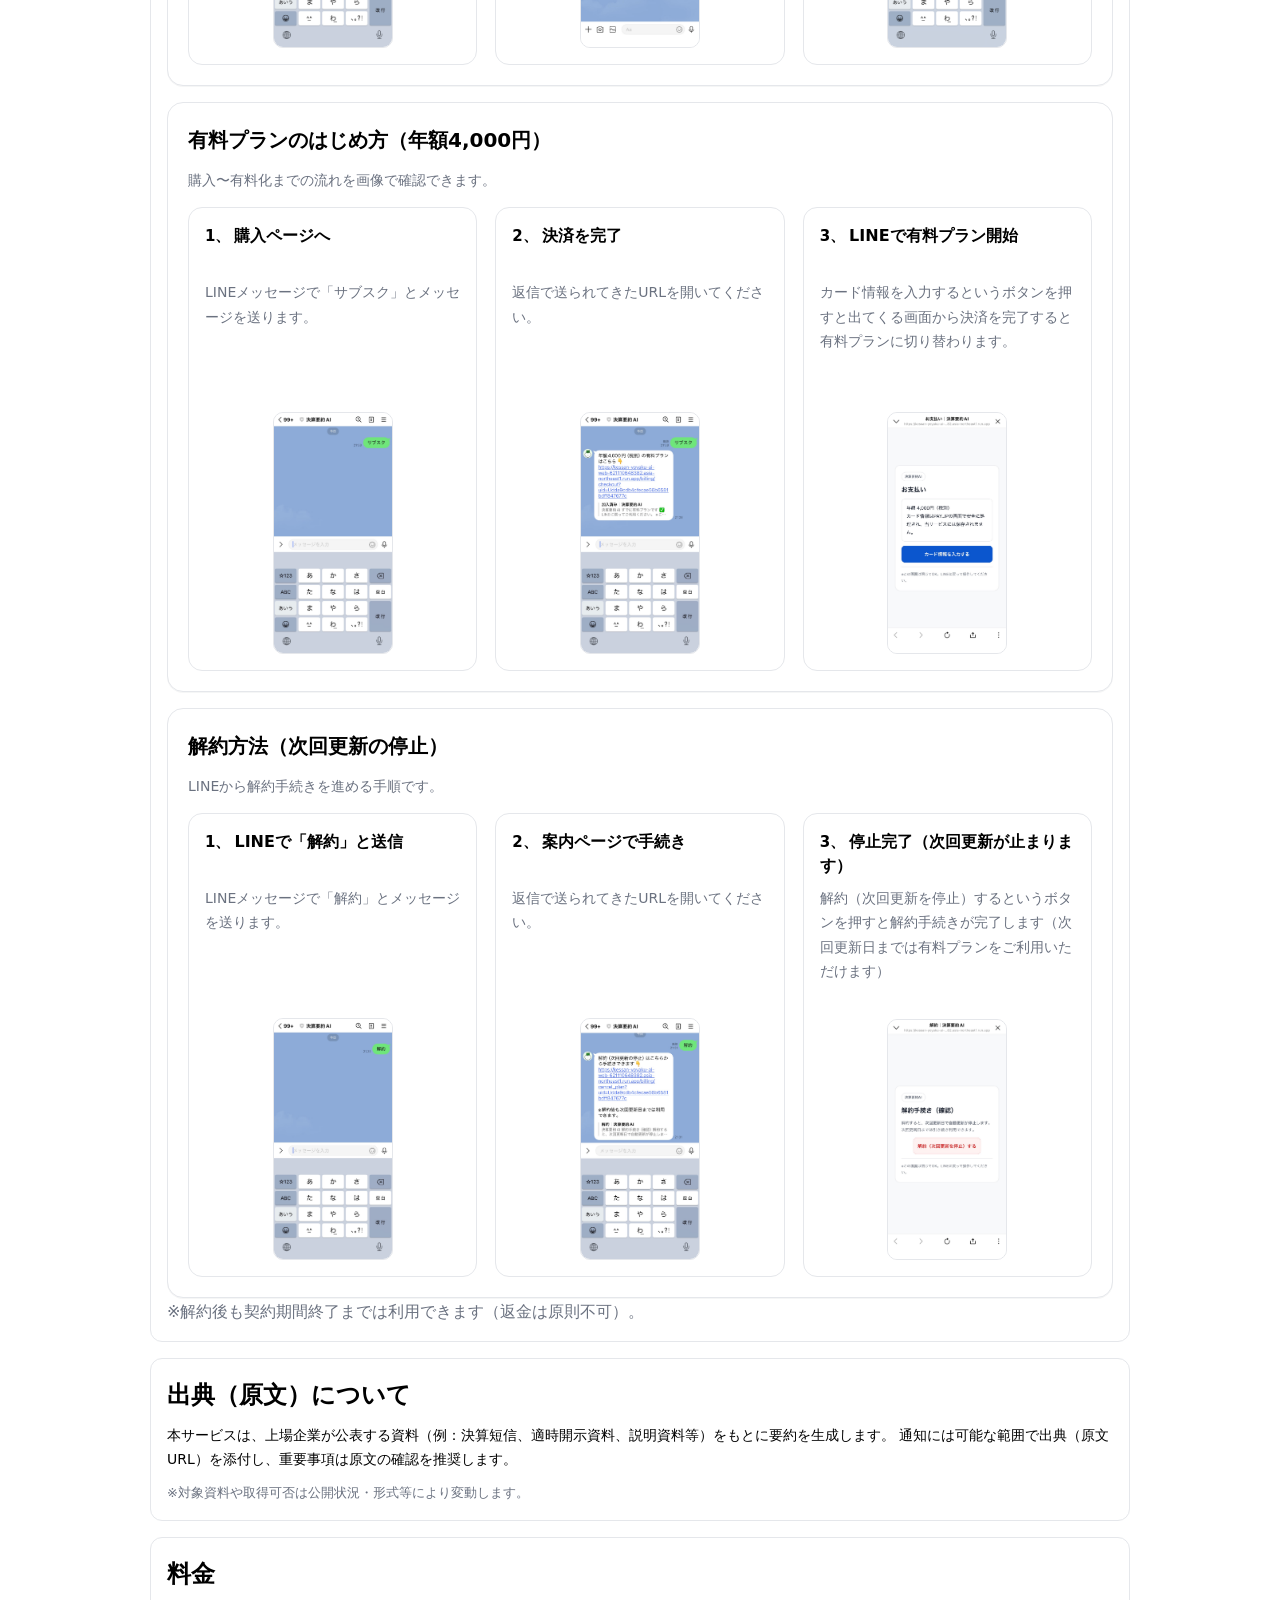
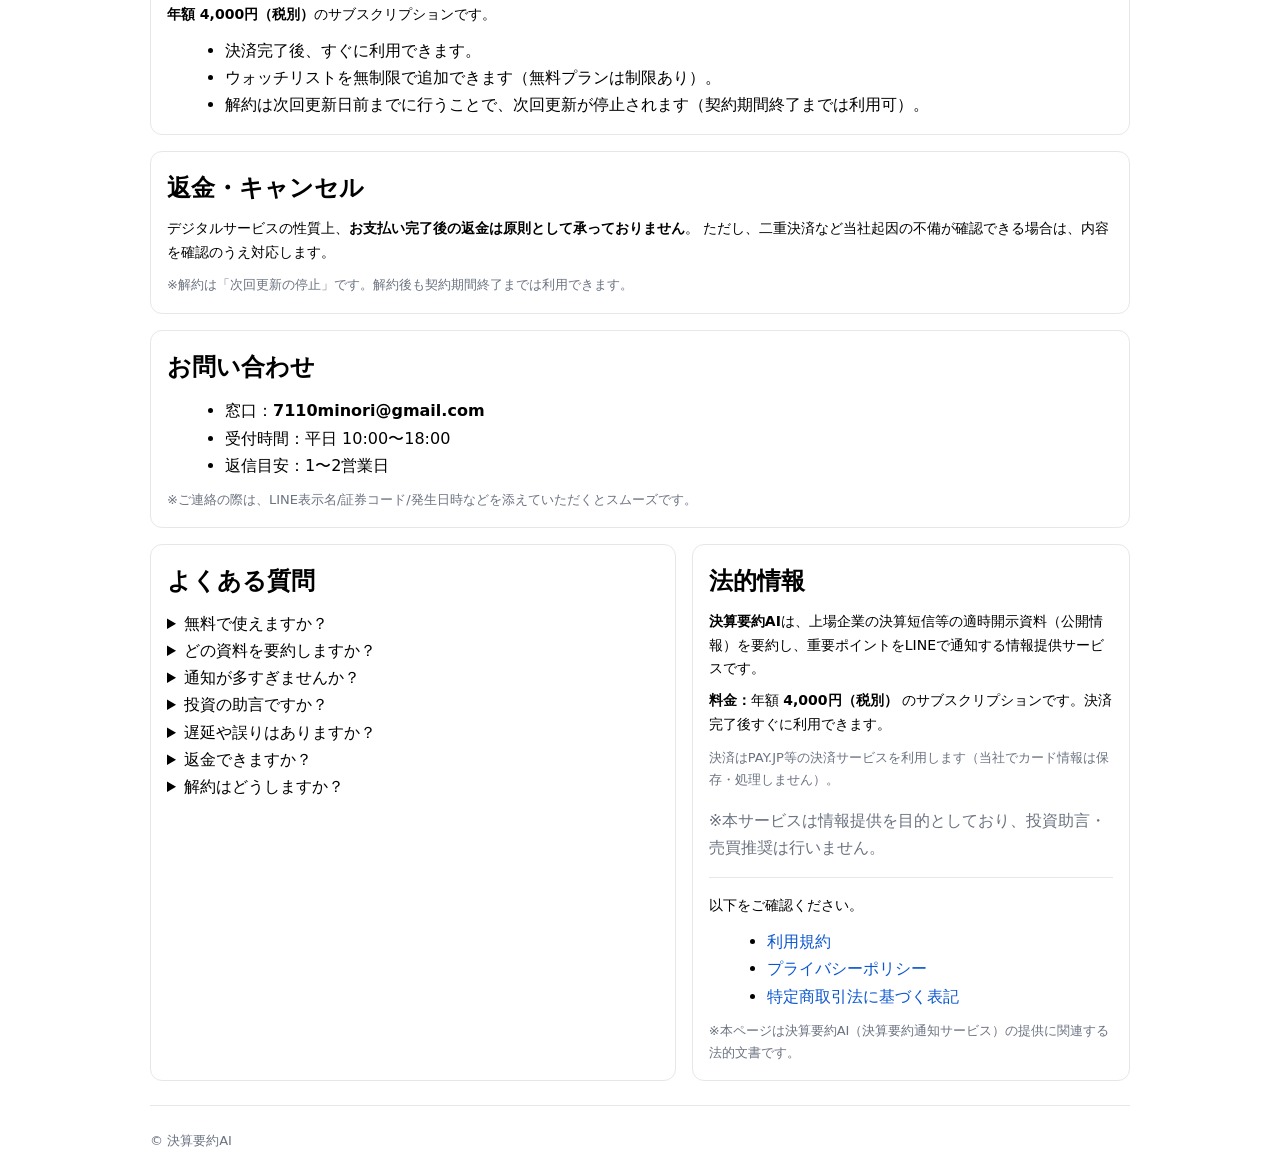
==== commit 80c103ab: "Fix mobile guide layout" ====
--- a/index.html
+++ b/index.html
@@ -99,24 +99,25 @@
     <div class="guide-card">
       <h3>使い方（銘柄登録・通知の見方）</h3>
   
-      <div class="step-row">
-        <div class="step-text">
-          <div class="step-head">
-            <span class="step-badge">1、</span><b>ウォッチリストに銘柄を登録</b>
-          </div>
-          <div class="muted">
-            「1234追加」のようにLINEメッセージで
-            銘柄コード ＋ 追加
-            と送ると、ウォッチリストに銘柄を追加できます。
-          </div>
-        </div>
-      
-        <div class="step-img-wrap">
-          <a href="./assets/guide-how-2.PNG" target="_blank" rel="noopener">
-            <img class="step-img" src="./assets/guide-how-2.PNG" alt="銘柄登録の画面">
-          </a>
-        </div>
-      </div>
+      <div class="step-rows">
+        <div class="step-row">
+          <div class="step-text">
+            <div class="step-head">
+              <span class="step-badge">1、</span><b>ウォッチリストに銘柄を登録</b>
+            </div>
+            <div class="muted">
+              「1234追加」のようにLINEメッセージで、
+              銘柄コード ＋ 追加
+              と送ると、ウォッチリストに銘柄を追加できます。
+            </div>
+          </div>
+  
+          <div class="step-img-wrap">
+            <a href="./assets/guide-how-1.PNG" target="_blank" rel="noopener">
+              <img class="step-img" src="./assets/guide-how-1.PNG" alt="銘柄登録の画面">
+            </a>
+          </div>
+        </div>
   
         <div class="step-row">
           <div class="step-text">
@@ -130,8 +131,8 @@
           </div>
   
           <div class="step-img-wrap">
-            <a href="./assets/guide-how-3.PNG" target="_blank" rel="noopener">
-              <img class="step-img" src="./assets/guide-how-3.PNG" alt="通知の画面">
+            <a href="./assets/guide-how-2.PNG" target="_blank" rel="noopener">
+              <img class="step-img" src="./assets/guide-how-2.PNG" alt="通知の画面">
             </a>
           </div>
         </div>
@@ -142,15 +143,15 @@
               <span class="step-badge">3、</span><b>削除・一覧など</b>
             </div>
             <div class="muted">
-              不要になった銘柄は「1234削除」のようにLINEメッセージで
+              不要になった銘柄は「1234削除」のようにLINEメッセージで、
               銘柄コード ＋ 削除
               と送ると、ウォッチリストから削除できます。
             </div>
           </div>
   
           <div class="step-img-wrap">
-            <a href="./assets/guide-how-4.PNG" target="_blank" rel="noopener">
-              <img class="step-img" src="./assets/guide-how-4.PNG" alt="削除・一覧の画面">
+            <a href="./assets/guide-how-3.PNG" target="_blank" rel="noopener">
+              <img class="step-img" src="./assets/guide-how-3.PNG" alt="削除・一覧の画面">
             </a>
           </div>
         </div>
@@ -169,7 +170,7 @@
               <span class="step-badge">1、</span><b>購入ページへ</b>
             </div>
             <div class="muted">
-              案内に沿って決済ページを開きます。
+              LINEメッセージで「サブスク」とメッセージを送ります。
             </div>
           </div>
   
@@ -186,7 +187,7 @@
               <span class="step-badge">2、</span><b>決済を完了</b>
             </div>
             <div class="muted">
-              カード情報を入力して購入します。
+              返信で送られてきたURLを開いてください。
             </div>
           </div>
   
@@ -203,7 +204,7 @@
               <span class="step-badge">3、</span><b>LINEで有料プラン開始</b>
             </div>
             <div class="muted">
-              完了後、LINEに戻って案内を進めます。
+              カード情報を入力するというボタンを押すと出てくる画面から決済を完了すると有料プランに切り替わります。
             </div>
           </div>
   
@@ -228,7 +229,7 @@
               <span class="step-badge">1、</span><b>LINEで「解約」と送信</b>
             </div>
             <div class="muted">
-              ボットに「解約」と送ると案内が届きます。
+              LINEメッセージで「解約」とメッセージを送ります。
             </div>
           </div>
   
@@ -245,7 +246,7 @@
               <span class="step-badge">2、</span><b>案内ページで手続き</b>
             </div>
             <div class="muted">
-              リンク先で次回更新の停止を行います。
+              返信で送られてきたURLを開いてください。
             </div>
           </div>
   
@@ -262,7 +263,7 @@
               <span class="step-badge">3、</span><b>停止完了（次回更新が止まります）</b>
             </div>
             <div class="muted">
-              解約後も契約期間終了までは引き続き利用できます。
+              解約（次回更新を停止）するというボタンを押すと解約手続きが完了します（次回更新日までは有料プランをご利用いただけます）
             </div>
           </div>
   
@@ -279,7 +280,6 @@
       <p class="note-p last">※解約後も契約期間終了までは利用できます（返金は原則不可）。</p>
     </div>
   </section>
-
   
   <section id="source" class="box mt-16">
     <h2 class="h2-xl">出典（原文）について</h2>
--- a/styles.css
+++ b/styles.css
@@ -234,13 +234,6 @@
 }
 
 /* ===== GUIDE ===== */
-#guide .guide-grid{
-  display:grid;
-  grid-template-columns:1fr;
-  gap:16px;
-}
-
-/* ===== GUIDE 全体 ===== */
 #guide .guide-card{
   border:1px solid #e5e7eb;
   border-radius:16px;
@@ -261,32 +254,37 @@
   color:#6b7280;
 }
 
-/* 各セクション内の 1,2,3 の並び */
 #guide .step-rows{
   display:grid;
   grid-template-columns:1fr;
   gap:16px;
-}
-
-/* 1つのステップカード */
+  align-items:stretch;
+}
+
 #guide .step-row{
   display:flex;
   flex-direction:column;
+  justify-content:flex-start;
   gap:12px;
   border:1px solid #e5e7eb;
   border-radius:14px;
   padding:16px;
   background:#fff;
+  min-height:100%;
+  box-sizing:border-box;
 }
 
 #guide .step-text{
   font-size:16px;
   line-height:1.8;
   min-width:0;
+  flex:1;
 }
 
 #guide .step-head{
   margin-bottom:8px;
+  line-height:1.5;
+  min-height:auto;
 }
 
 #guide .step-head b{
@@ -294,6 +292,7 @@
 }
 
 #guide .step-badge{
+  display:inline-block;
   margin-right:4px;
   font-weight:700;
 }
@@ -302,16 +301,21 @@
   font-size:14px;
   line-height:1.75;
   color:#6b7280;
+  margin:0;
 }
 
 #guide .step-img-wrap{
   width:100%;
   display:flex;
   justify-content:center;
+  align-items:flex-start;
+  margin-top:auto;
 }
 
 #guide .step-img-wrap a{
   display:block;
+  width:100%;
+  text-align:center;
 }
 
 #guide .step-img{
@@ -323,14 +327,15 @@
   border:1px solid #e5e7eb;
   border-radius:10px;
   background:#fff;
-}
-
-/* ===== PCで 1,2,3 を横並び ===== */
-@media (min-width: 860px){
+  box-sizing:border-box;
+}
+
+/* ===== PC ===== */
+@media (min-width:860px){
   #guide .step-rows{
     grid-template-columns:repeat(3, minmax(0, 1fr));
     gap:18px;
-    align-items:start;
+    align-items:stretch;
   }
 
   #guide .step-row{
@@ -338,24 +343,16 @@
     padding:16px;
   }
 
-  #guide .step-img-wrap{
-    justify-content:flex-start;
-  }
-
-  #guide .step-img-wrap a{
-    width:110px;
-  }
-
-  #guide .step-img{
-    width:110px;
-    max-width:110px;
-    margin:0;
-  }
-
   #guide .step-text{
-    max-width:220px;
+    width:100%;
+    max-width:none;
     font-size:15px;
     line-height:1.8;
+    flex:1;
+  }
+
+  #guide .step-head{
+    min-height:48px;
   }
 
   #guide .step-head b{
@@ -364,24 +361,65 @@
 
   #guide .step-text .muted{
     font-size:14px;
+    min-height:120px;
+  }
+
+  #guide .step-img-wrap{
+    justify-content:center;
+    margin-top:auto;
+  }
+
+  #guide .step-img-wrap a{
+    width:120px;
+    max-width:120px;
+  }
+
+  #guide .step-img{
+    width:120px;
+    max-width:120px;
+    margin:0 auto;
   }
 }
 
 /* ===== タブレット ===== */
-@media (min-width: 769px) and (max-width: 859px){
+@media (min-width:769px) and (max-width:859px){
   #guide .step-rows{
     grid-template-columns:repeat(2, minmax(0, 1fr));
     gap:16px;
+    align-items:stretch;
+  }
+
+  #guide .step-row{
+    height:100%;
+  }
+
+  #guide .step-text{
+    flex:1;
+  }
+
+  #guide .step-img-wrap{
+    margin-top:auto;
+    justify-content:center;
+  }
+
+  #guide .step-img-wrap a{
+    width:140px;
+    max-width:140px;
   }
 
   #guide .step-img{
     width:140px;
     max-width:140px;
+    margin:0 auto;
   }
 }
 
 /* ===== スマホ ===== */
-@media (max-width: 768px){
+@media (max-width:768px){
+  body{
+    margin:16px;
+  }
+
   #guide .guide-card{
     padding:16px;
   }
@@ -401,6 +439,7 @@
 
   #guide .step-img-wrap a{
     width:auto;
+    max-width:100%;
   }
 
   #guide .step-img{
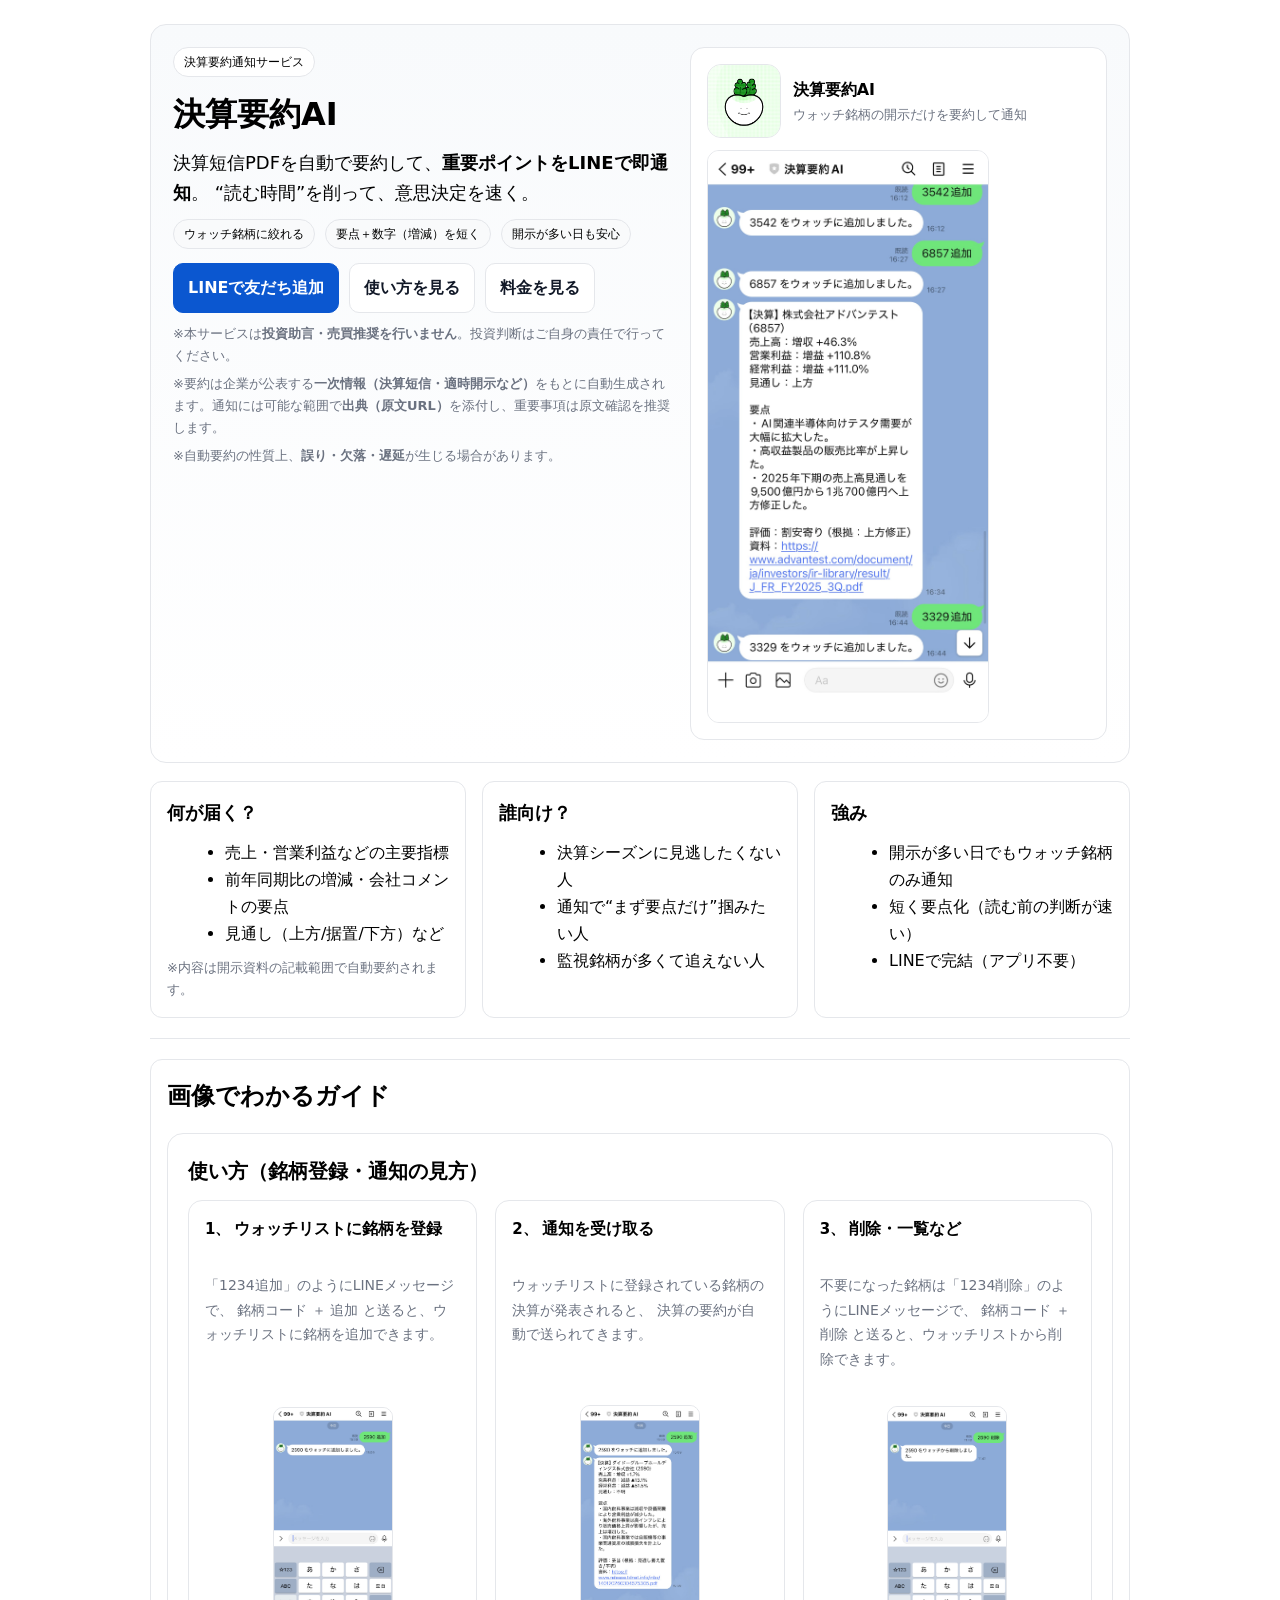
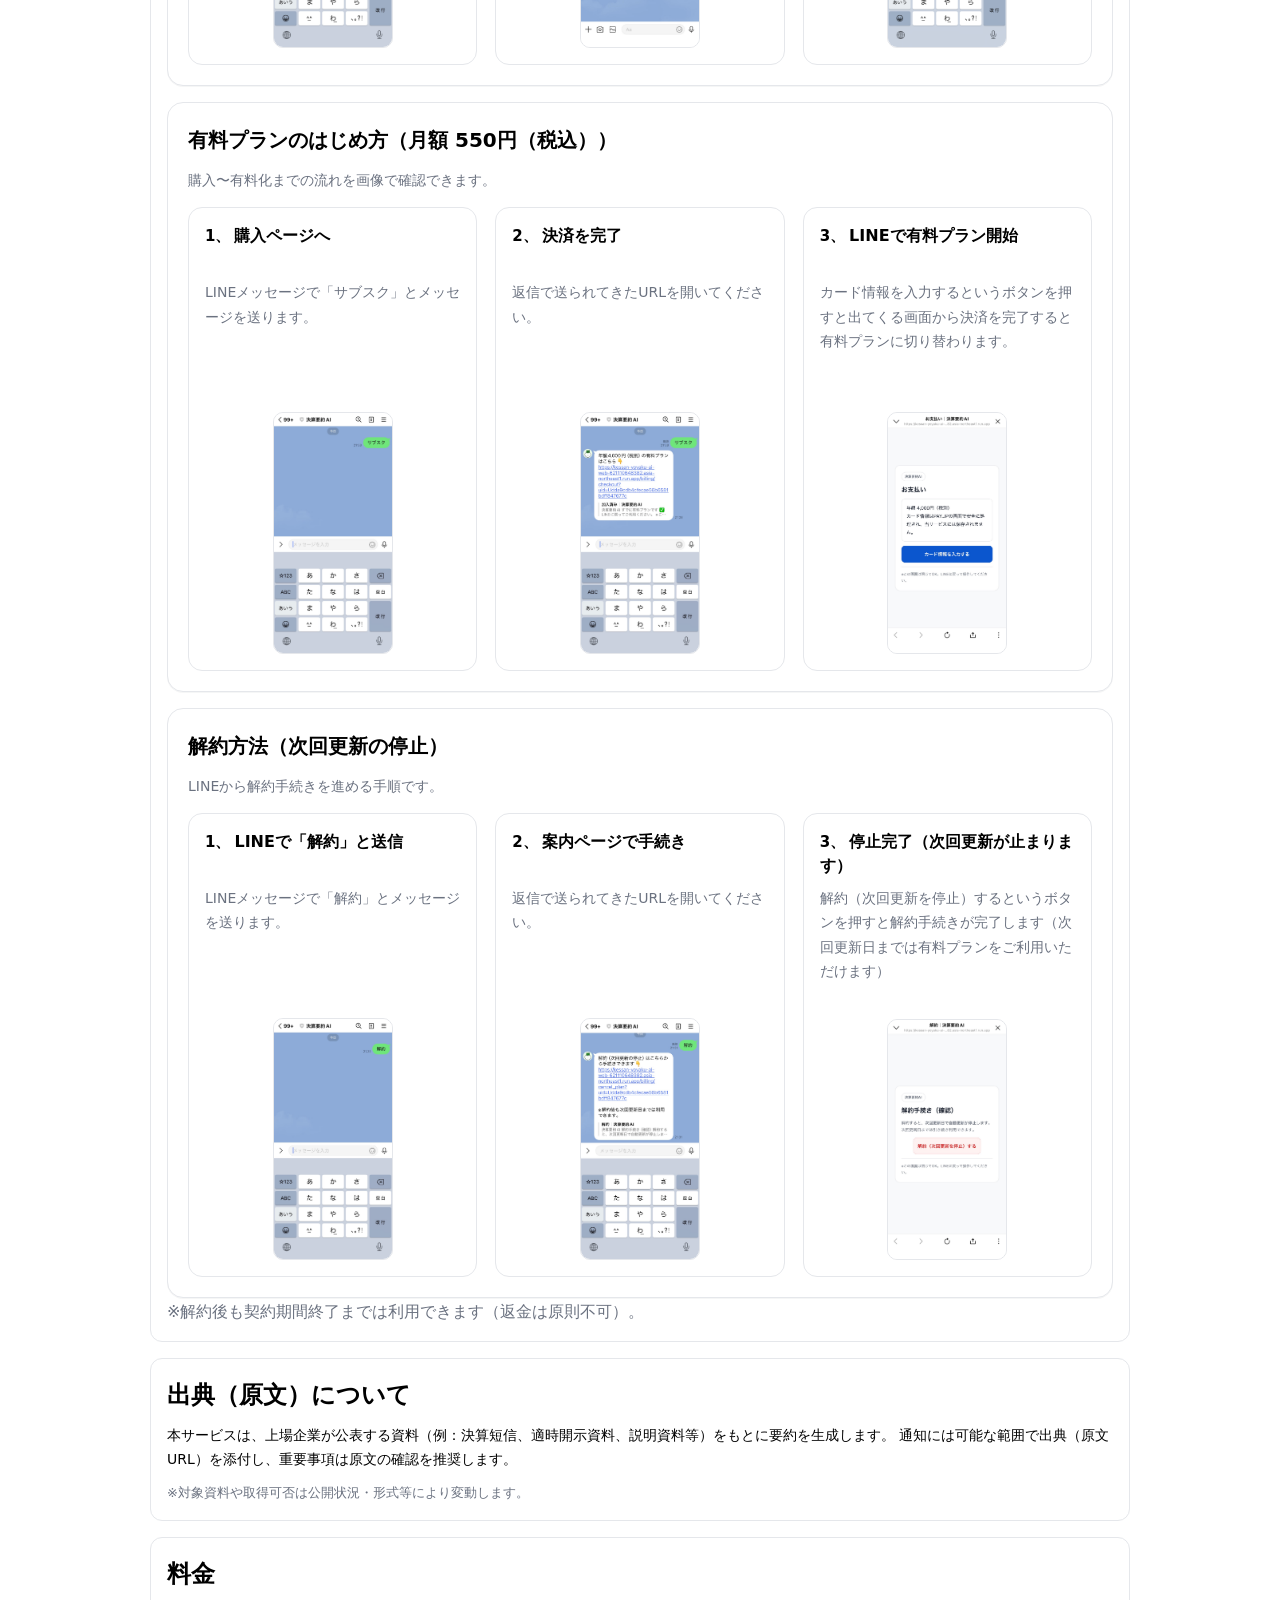
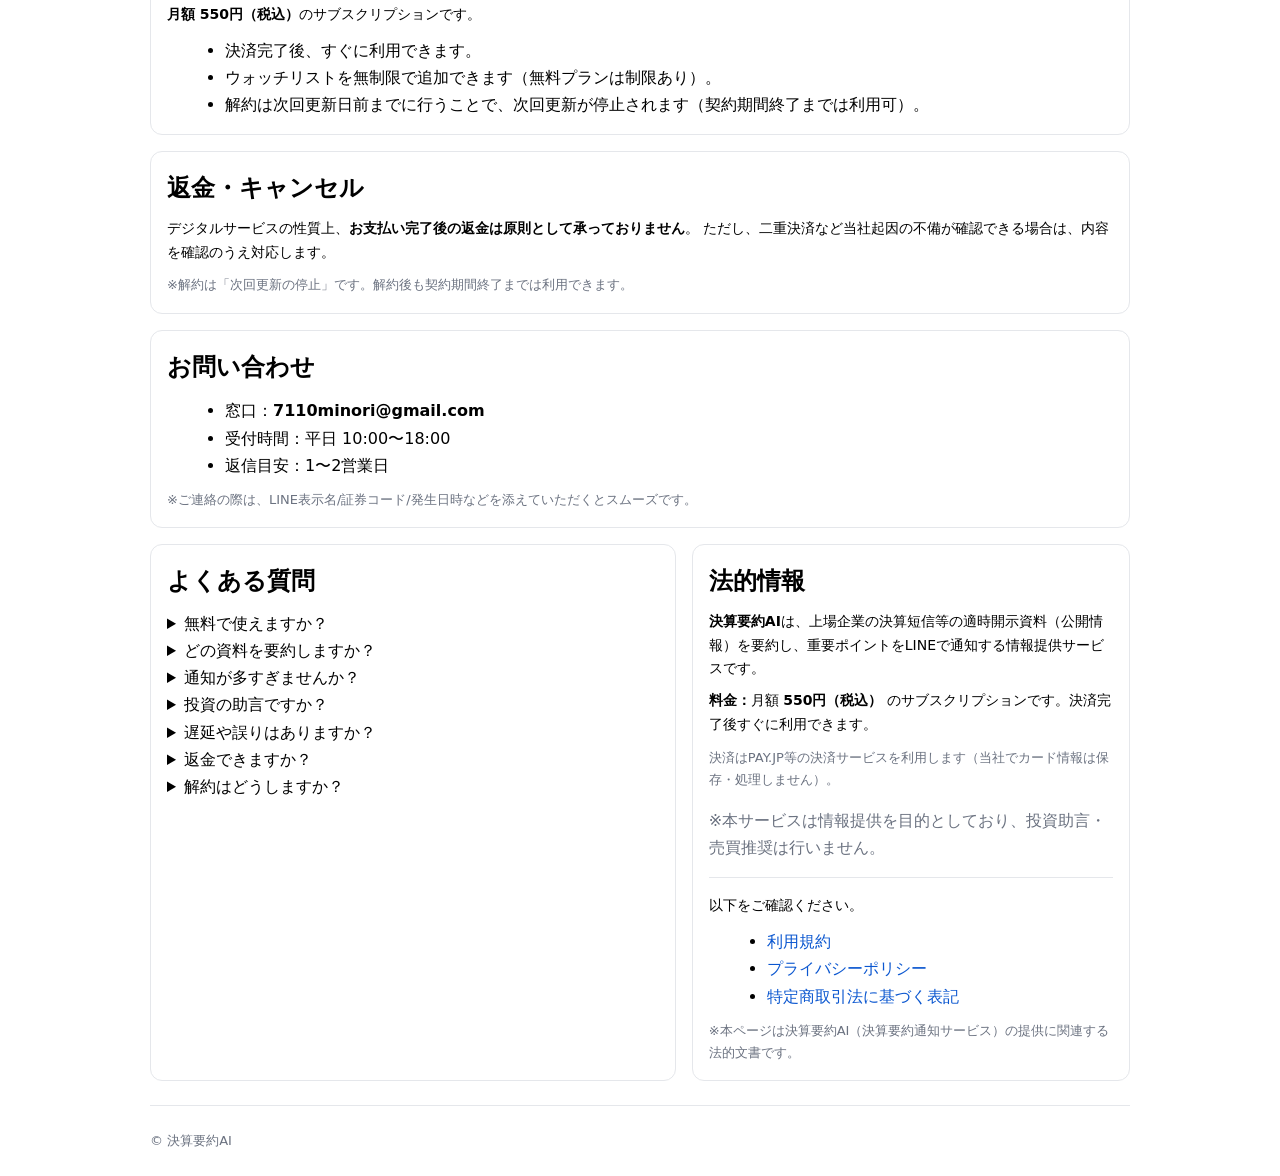
==== commit b617dca5: "Change pricing to monthly 550 JPY" ====
--- a/index.html
+++ b/index.html
@@ -160,7 +160,7 @@
   
     <!-- ② 有料プラン -->
     <div class="guide-card">
-      <h3>有料プランのはじめ方（年額4,000円）</h3>
+      <h3>有料プランのはじめ方（月額 550円（税込））</h3>
       <p class="muted guide-desc">購入〜有料化までの流れを画像で確認できます。</p>
   
       <div class="step-rows">
@@ -292,7 +292,7 @@
 
   <section id="pricing" class="box mt-16">
     <h2 class="h2-xl">料金</h2>
-    <p class="p"><strong>年額 4,000円（税別）</strong>のサブスクリプションです。</p>
+    <p class="p"><strong>月額 550円（税込）</strong>のサブスクリプションです。</p>
     <ul class="list-tight">
       <li>決済完了後、すぐに利用できます。</li>
       <li>ウォッチリストを無制限で追加できます（無料プランは制限あり）。</li>
@@ -325,7 +325,7 @@
 
       <details>
         <summary>無料で使えますか？</summary>
-        <p class="muted">無料でも利用できます。年額 <b>4,000円（税別）</b> のプランに切り替えると、ウォッチリストを無制限で追加できます。</p>
+        <p class="muted">無料でも利用できます。月額 <b>550円（税込）</b> のプランに切り替えると、ウォッチリストを無制限で追加できます。</p>
       </details>
 
       <details>
@@ -362,7 +362,7 @@
     <div class="box">
       <h2 class="h2-xl">法的情報</h2>
       <p class="p"><strong>決算要約AI</strong>は、上場企業の決算短信等の適時開示資料（公開情報）を要約し、重要ポイントをLINEで通知する情報提供サービスです。</p>
-      <p class="p"><strong>料金：</strong>年額 <strong>4,000円（税別）</strong> のサブスクリプションです。決済完了後すぐに利用できます。</p>
+      <p class="p"><strong>料金：</strong>月額 <strong>550円（税込）</strong> のサブスクリプションです。決済完了後すぐに利用できます。</p>
       <p class="muted tiny">決済はPAY.JP等の決済サービスを利用します（当社でカード情報は保存・処理しません）。</p>
       <p class="muted">※本サービスは情報提供を目的としており、投資助言・売買推奨は行いません。</p>
 
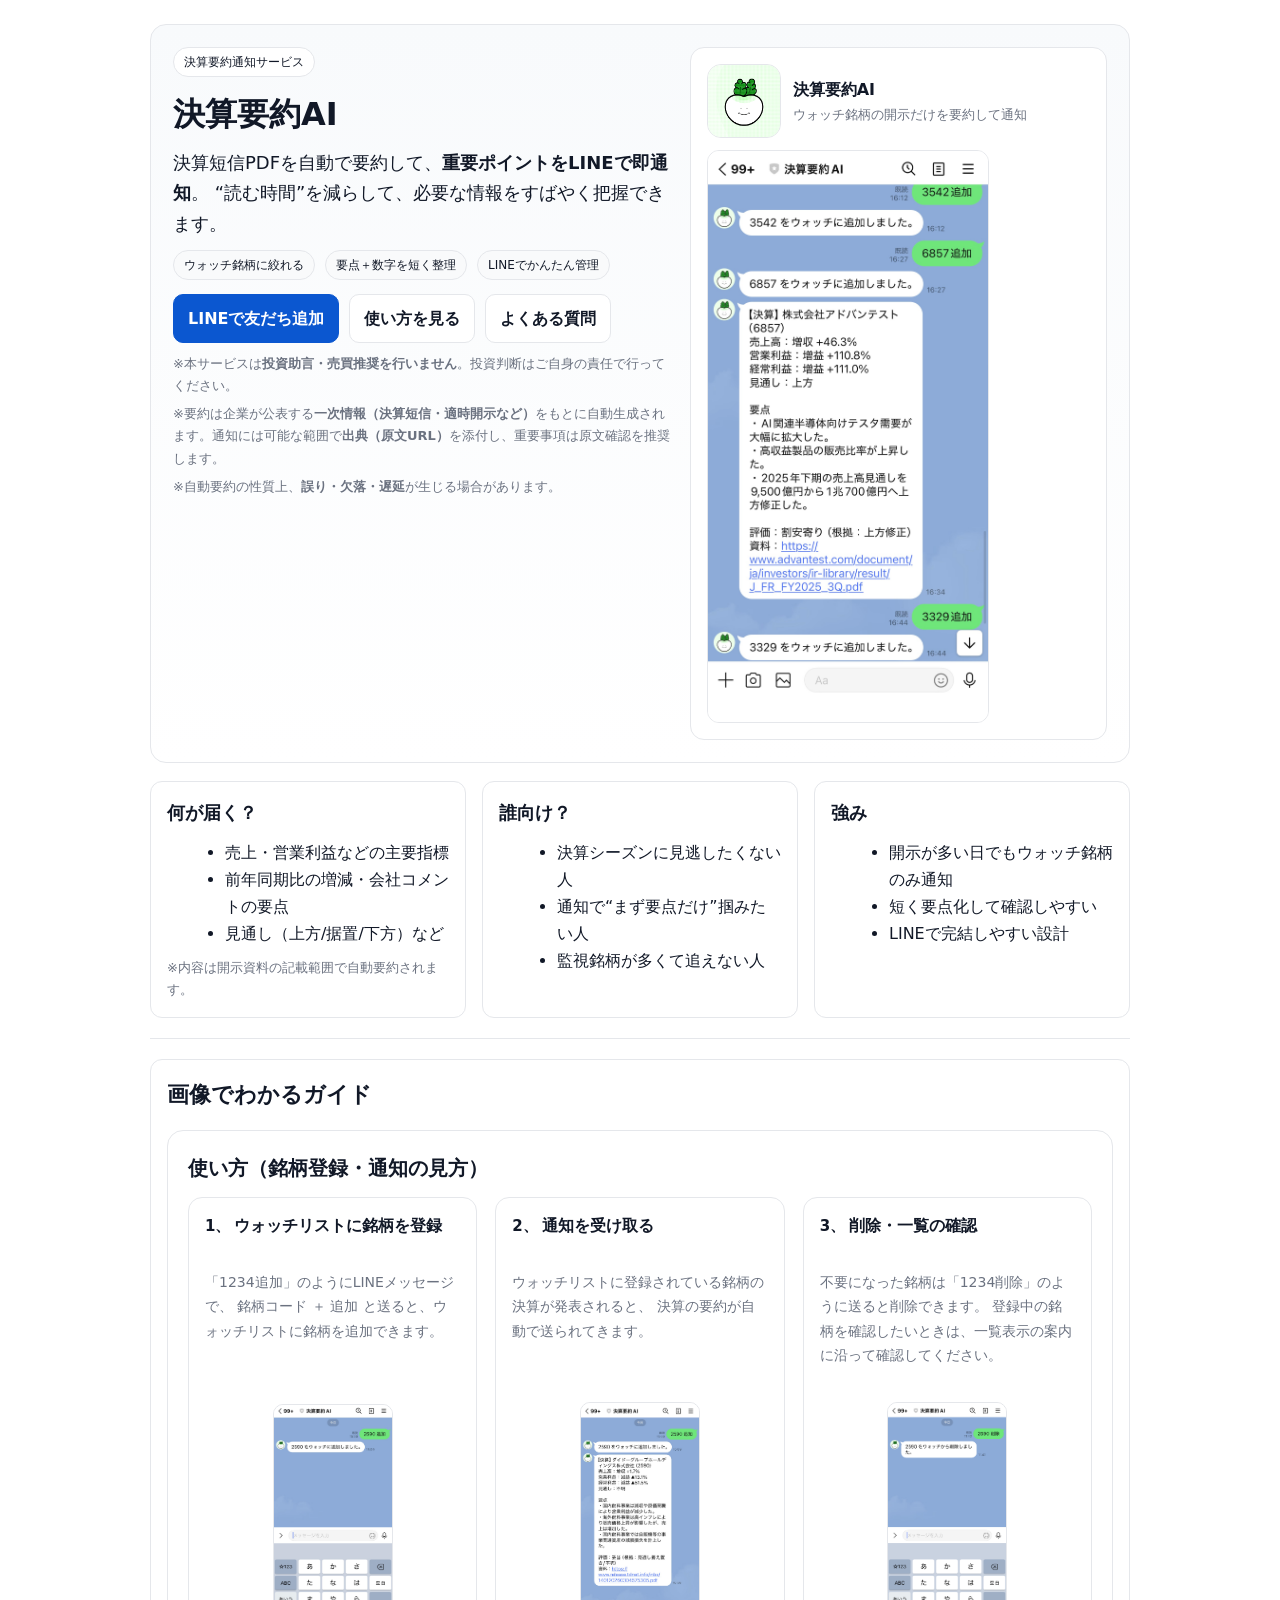
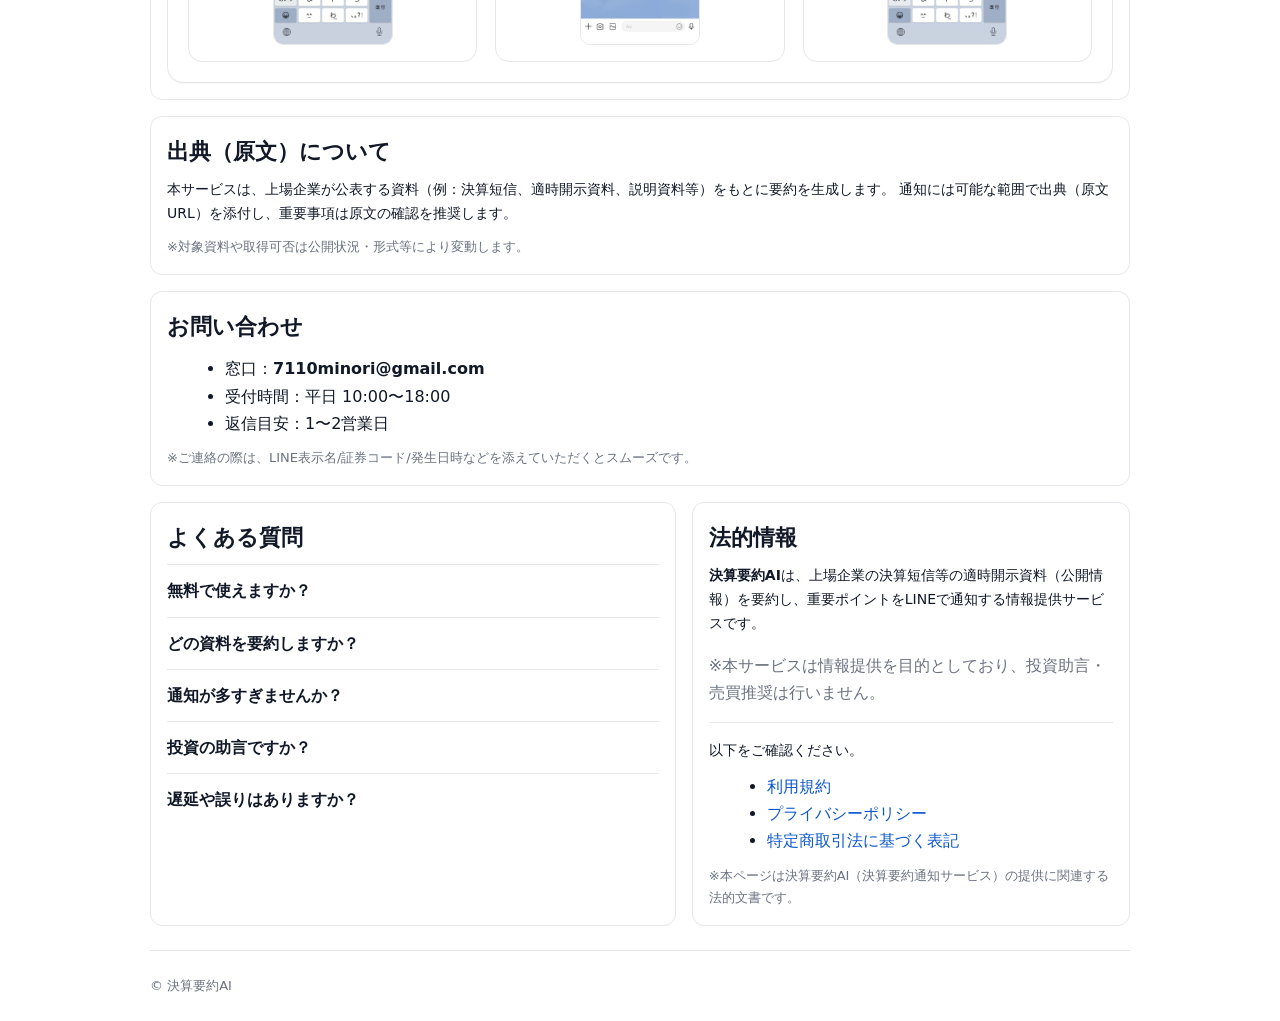
==== commit a29875ab: "無料版に合わせてサイト文言と法務ページを修正" ====
--- a/index.html
+++ b/index.html
@@ -3,7 +3,7 @@
 <head>
   <meta charset="utf-8" />
   <meta name="viewport" content="width=device-width, initial-scale=1" />
-  <title>決算要約AI｜決算短信を3行で。LINEに即通知</title>
+  <title>決算要約AI｜決算短信をLINEに即通知</title>
   <meta name="description" content="決算要約AIは、決算短信PDFを自動で要約し、重要ポイントをLINEで通知するサービスです。ウォッチ銘柄に絞って見逃しを防ぎます。" />
   <link rel="stylesheet" href="./styles.css" />
 </head>
@@ -17,19 +17,19 @@
 
       <p class="lead">
         決算短信PDFを自動で要約して、<b>重要ポイントをLINEで即通知</b>。
-        “読む時間”を削って、意思決定を速く。
+        “読む時間”を減らして、必要な情報をすばやく把握できます。
       </p>
 
       <div class="kpis">
         <span class="badge badge-kpi">ウォッチ銘柄に絞れる</span>
-        <span class="badge badge-kpi">要点＋数字（増減）を短く</span>
-        <span class="badge badge-kpi">開示が多い日も安心</span>
+        <span class="badge badge-kpi">要点＋数字を短く整理</span>
+        <span class="badge badge-kpi">LINEでかんたん管理</span>
       </div>
 
       <div class="hero-actions">
         <a class="btn" href="https://lin.ee/D2s4wj0" target="_blank" rel="noopener noreferrer" aria-label="LINEで友だち追加">LINEで友だち追加</a>
-        <a class="btn-sub" href="#how">使い方を見る</a>
-        <a class="btn-sub" href="#pricing">料金を見る</a>
+        <a class="btn-sub" href="#guide">使い方を見る</a>
+        <a class="btn-sub" href="#faq">よくある質問</a>
       </div>
 
       <div class="note muted">
@@ -84,8 +84,8 @@
       <h2 class="h2">強み</h2>
       <ul class="list-tight">
         <li>開示が多い日でもウォッチ銘柄のみ通知</li>
-        <li>短く要点化（読む前の判断が速い）</li>
-        <li>LINEで完結（アプリ不要）</li>
+        <li>短く要点化して確認しやすい</li>
+        <li>LINEで完結しやすい設計</li>
       </ul>
     </div>
   </section>
@@ -94,11 +94,10 @@
 
   <section id="guide" class="box mt-16">
     <h2 class="h2-xl">画像でわかるガイド</h2>
-  
-    <!-- ① 使い方 -->
+
     <div class="guide-card">
       <h3>使い方（銘柄登録・通知の見方）</h3>
-  
+
       <div class="step-rows">
         <div class="step-row">
           <div class="step-text">
@@ -111,14 +110,14 @@
               と送ると、ウォッチリストに銘柄を追加できます。
             </div>
           </div>
-  
+
           <div class="step-img-wrap">
             <a href="./assets/guide-how-1.PNG" target="_blank" rel="noopener">
               <img class="step-img" src="./assets/guide-how-1.PNG" alt="銘柄登録の画面">
             </a>
           </div>
         </div>
-  
+
         <div class="step-row">
           <div class="step-text">
             <div class="step-head">
@@ -129,26 +128,25 @@
               決算の要約が自動で送られてきます。
             </div>
           </div>
-  
+
           <div class="step-img-wrap">
             <a href="./assets/guide-how-2.PNG" target="_blank" rel="noopener">
               <img class="step-img" src="./assets/guide-how-2.PNG" alt="通知の画面">
             </a>
           </div>
         </div>
-  
+
         <div class="step-row">
           <div class="step-text">
             <div class="step-head">
-              <span class="step-badge">3、</span><b>削除・一覧など</b>
+              <span class="step-badge">3、</span><b>削除・一覧の確認</b>
             </div>
             <div class="muted">
-              不要になった銘柄は「1234削除」のようにLINEメッセージで、
-              銘柄コード ＋ 削除
-              と送ると、ウォッチリストから削除できます。
-            </div>
-          </div>
-  
+              不要になった銘柄は「1234削除」のように送ると削除できます。
+              登録中の銘柄を確認したいときは、一覧表示の案内に沿って確認してください。
+            </div>
+          </div>
+
           <div class="step-img-wrap">
             <a href="./assets/guide-how-3.PNG" target="_blank" rel="noopener">
               <img class="step-img" src="./assets/guide-how-3.PNG" alt="削除・一覧の画面">
@@ -157,130 +155,8 @@
         </div>
       </div>
     </div>
-  
-    <!-- ② 有料プラン -->
-    <div class="guide-card">
-      <h3>有料プランのはじめ方（月額 550円（税込））</h3>
-      <p class="muted guide-desc">購入〜有料化までの流れを画像で確認できます。</p>
-  
-      <div class="step-rows">
-        <div class="step-row">
-          <div class="step-text">
-            <div class="step-head">
-              <span class="step-badge">1、</span><b>購入ページへ</b>
-            </div>
-            <div class="muted">
-              LINEメッセージで「サブスク」とメッセージを送ります。
-            </div>
-          </div>
-  
-          <div class="step-img-wrap">
-            <a href="./assets/guide-paid-1.PNG" target="_blank" rel="noopener">
-              <img class="step-img" src="./assets/guide-paid-1.PNG" alt="有料プラン STEP1（購入ページへ）">
-            </a>
-          </div>
-        </div>
-  
-        <div class="step-row">
-          <div class="step-text">
-            <div class="step-head">
-              <span class="step-badge">2、</span><b>決済を完了</b>
-            </div>
-            <div class="muted">
-              返信で送られてきたURLを開いてください。
-            </div>
-          </div>
-  
-          <div class="step-img-wrap">
-            <a href="./assets/guide-paid-2.PNG" target="_blank" rel="noopener">
-              <img class="step-img" src="./assets/guide-paid-2.PNG" alt="有料プラン STEP2（決済を完了）">
-            </a>
-          </div>
-        </div>
-  
-        <div class="step-row">
-          <div class="step-text">
-            <div class="step-head">
-              <span class="step-badge">3、</span><b>LINEで有料プラン開始</b>
-            </div>
-            <div class="muted">
-              カード情報を入力するというボタンを押すと出てくる画面から決済を完了すると有料プランに切り替わります。
-            </div>
-          </div>
-  
-          <div class="step-img-wrap">
-            <a href="./assets/guide-paid-3.PNG" target="_blank" rel="noopener">
-              <img class="step-img" src="./assets/guide-paid-3.PNG" alt="有料プラン STEP3（LINEで有料プラン開始）">
-            </a>
-          </div>
-        </div>
-      </div>
-    </div>
-  
-    <!-- ③ 解約 -->
-    <div class="guide-card">
-      <h3>解約方法（次回更新の停止）</h3>
-      <p class="muted guide-desc">LINEから解約手続きを進める手順です。</p>
-  
-      <div class="step-rows">
-        <div class="step-row">
-          <div class="step-text">
-            <div class="step-head">
-              <span class="step-badge">1、</span><b>LINEで「解約」と送信</b>
-            </div>
-            <div class="muted">
-              LINEメッセージで「解約」とメッセージを送ります。
-            </div>
-          </div>
-  
-          <div class="step-img-wrap">
-            <a href="./assets/guide-cancel-1.PNG" target="_blank" rel="noopener">
-              <img class="step-img" src="./assets/guide-cancel-1.PNG" alt="解約 STEP1（解約と送る）">
-            </a>
-          </div>
-        </div>
-  
-        <div class="step-row">
-          <div class="step-text">
-            <div class="step-head">
-              <span class="step-badge">2、</span><b>案内ページで手続き</b>
-            </div>
-            <div class="muted">
-              返信で送られてきたURLを開いてください。
-            </div>
-          </div>
-  
-          <div class="step-img-wrap">
-            <a href="./assets/guide-cancel-2.PNG" target="_blank" rel="noopener">
-              <img class="step-img" src="./assets/guide-cancel-2.PNG" alt="解約 STEP2（手続きページ）">
-            </a>
-          </div>
-        </div>
-  
-        <div class="step-row">
-          <div class="step-text">
-            <div class="step-head">
-              <span class="step-badge">3、</span><b>停止完了（次回更新が止まります）</b>
-            </div>
-            <div class="muted">
-              解約（次回更新を停止）するというボタンを押すと解約手続きが完了します（次回更新日までは有料プランをご利用いただけます）
-            </div>
-          </div>
-  
-          <div class="step-img-wrap">
-            <a href="./assets/guide-cancel-3.PNG" target="_blank" rel="noopener">
-              <img class="step-img" src="./assets/guide-cancel-3.PNG" alt="解約 STEP3（停止完了）">
-            </a>
-          </div>
-        </div>
-      </div>
-    </div>
-  
-    <div class="guide-note muted">
-      <p class="note-p last">※解約後も契約期間終了までは利用できます（返金は原則不可）。</p>
-    </div>
-  </section>
-  
+  </section>
+
   <section id="source" class="box mt-16">
     <h2 class="h2-xl">出典（原文）について</h2>
     <p class="p">
@@ -288,25 +164,6 @@
       通知には可能な範囲で出典（原文URL）を添付し、重要事項は原文の確認を推奨します。
     </p>
     <p class="muted tiny">※対象資料や取得可否は公開状況・形式等により変動します。</p>
-  </section>
-
-  <section id="pricing" class="box mt-16">
-    <h2 class="h2-xl">料金</h2>
-    <p class="p"><strong>月額 550円（税込）</strong>のサブスクリプションです。</p>
-    <ul class="list-tight">
-      <li>決済完了後、すぐに利用できます。</li>
-      <li>ウォッチリストを無制限で追加できます（無料プランは制限あり）。</li>
-      <li>解約は次回更新日前までに行うことで、次回更新が停止されます（契約期間終了までは利用可）。</li>
-    </ul>
-  </section>
-
-  <section id="refund" class="box mt-16">
-    <h2 class="h2-xl">返金・キャンセル</h2>
-    <p class="p">
-      デジタルサービスの性質上、<strong>お支払い完了後の返金は原則として承っておりません</strong>。
-      ただし、二重決済など当社起因の不備が確認できる場合は、内容を確認のうえ対応します。
-    </p>
-    <p class="muted tiny">※解約は「次回更新の停止」です。解約後も契約期間終了までは利用できます。</p>
   </section>
 
   <section id="contact" class="box mt-16">
@@ -319,13 +176,13 @@
     <p class="muted tiny">※ご連絡の際は、LINE表示名/証券コード/発生日時などを添えていただくとスムーズです。</p>
   </section>
 
-  <section class="mt-16 grid grid-2">
+  <section id="faq" class="mt-16 grid grid-2">
     <div class="box">
       <h2 class="h2-xl">よくある質問</h2>
 
       <details>
         <summary>無料で使えますか？</summary>
-        <p class="muted">無料でも利用できます。月額 <b>550円（税込）</b> のプランに切り替えると、ウォッチリストを無制限で追加できます。</p>
+        <p class="muted">はい。現在は無料でご利用いただけます。</p>
       </details>
 
       <details>
@@ -347,23 +204,11 @@
         <summary>遅延や誤りはありますか？</summary>
         <p class="muted">自動要約および外部データ取得の都合上、誤り・欠落・遅延が生じる場合があります。重要事項は原文の確認を推奨します。</p>
       </details>
-
-      <details>
-        <summary>返金できますか？</summary>
-        <p class="muted">原則として返金は承っておりません。二重決済など当社起因の不備が確認できる場合は対応します。</p>
-      </details>
-
-      <details>
-        <summary>解約はどうしますか？</summary>
-        <p class="muted">LINEで「解約」と送ると、解約（次回更新の停止）の手続きページをご案内します。解約後も次回更新日までは利用できます。</p>
-      </details>
     </div>
 
     <div class="box">
       <h2 class="h2-xl">法的情報</h2>
       <p class="p"><strong>決算要約AI</strong>は、上場企業の決算短信等の適時開示資料（公開情報）を要約し、重要ポイントをLINEで通知する情報提供サービスです。</p>
-      <p class="p"><strong>料金：</strong>月額 <strong>550円（税込）</strong> のサブスクリプションです。決済完了後すぐに利用できます。</p>
-      <p class="muted tiny">決済はPAY.JP等の決済サービスを利用します（当社でカード情報は保存・処理しません）。</p>
       <p class="muted">※本サービスは情報提供を目的としており、投資助言・売買推奨は行いません。</p>
 
       <hr class="sep" />
--- a/styles.css
+++ b/styles.css
@@ -4,6 +4,8 @@
   margin:24px auto;
   max-width:980px;
   font-size:16px;
+  color:#111827;
+  background:#ffffff;
 }
 
 a{
@@ -147,6 +149,7 @@
 
 .h2-xl{
   margin:0 0 8px;
+  font-size:22px;
 }
 
 .lead{
@@ -233,6 +236,30 @@
   margin-top:12px;
 }
 
+details{
+  border-top:1px solid #e5e7eb;
+  padding:12px 0;
+}
+
+details:first-of-type{
+  margin-top:8px;
+}
+
+summary{
+  cursor:pointer;
+  font-weight:600;
+  color:#111827;
+  list-style:none;
+}
+
+summary::-webkit-details-marker{
+  display:none;
+}
+
+details p{
+  margin:8px 0 0;
+}
+
 /* ===== GUIDE ===== */
 #guide .guide-card{
   border:1px solid #e5e7eb;
@@ -284,7 +311,7 @@
 #guide .step-head{
   margin-bottom:8px;
   line-height:1.5;
-  min-height:auto;
+  min-height:0;
 }
 
 #guide .step-head b{
@@ -420,6 +447,22 @@
     margin:16px;
   }
 
+  .hero{
+    padding:18px;
+  }
+
+  .box{
+    padding:14px;
+  }
+
+  .lead{
+    font-size:16px;
+  }
+
+  .h2-xl{
+    font-size:20px;
+  }
+
   #guide .guide-card{
     padding:16px;
   }
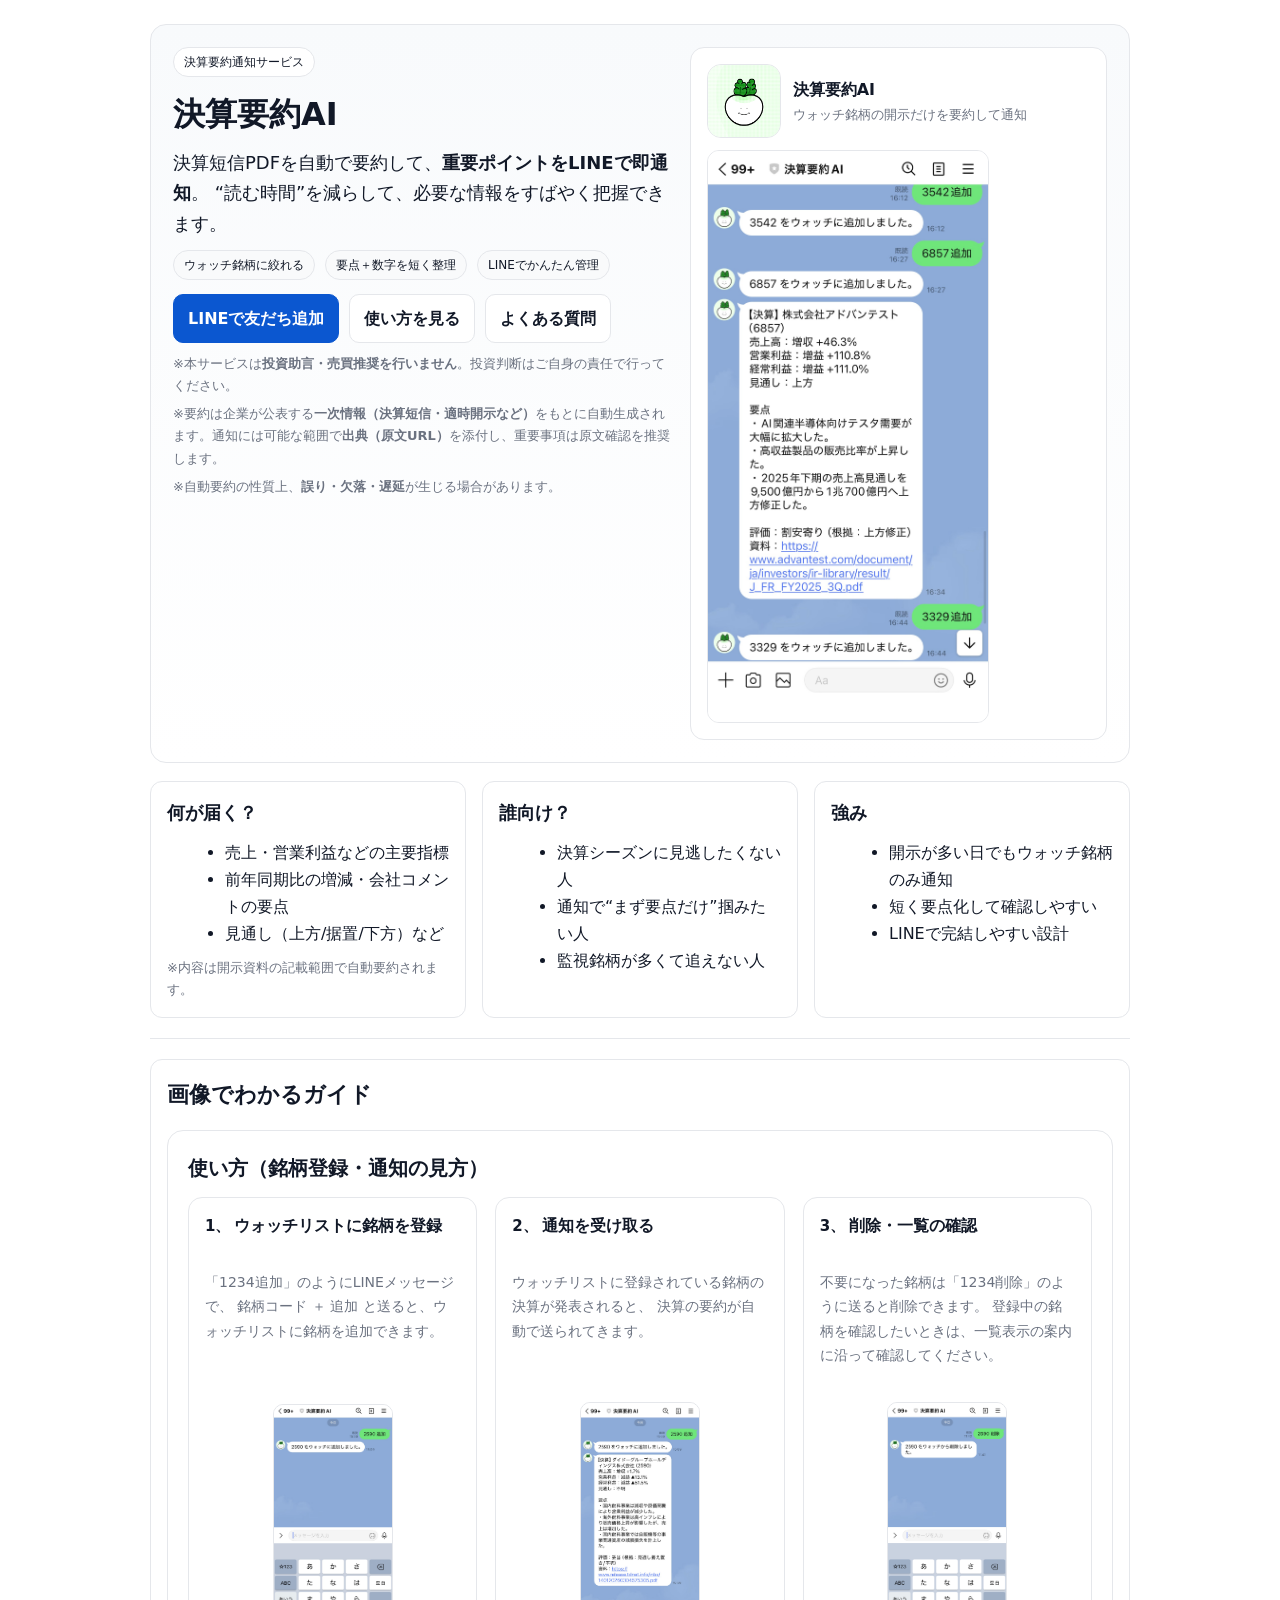
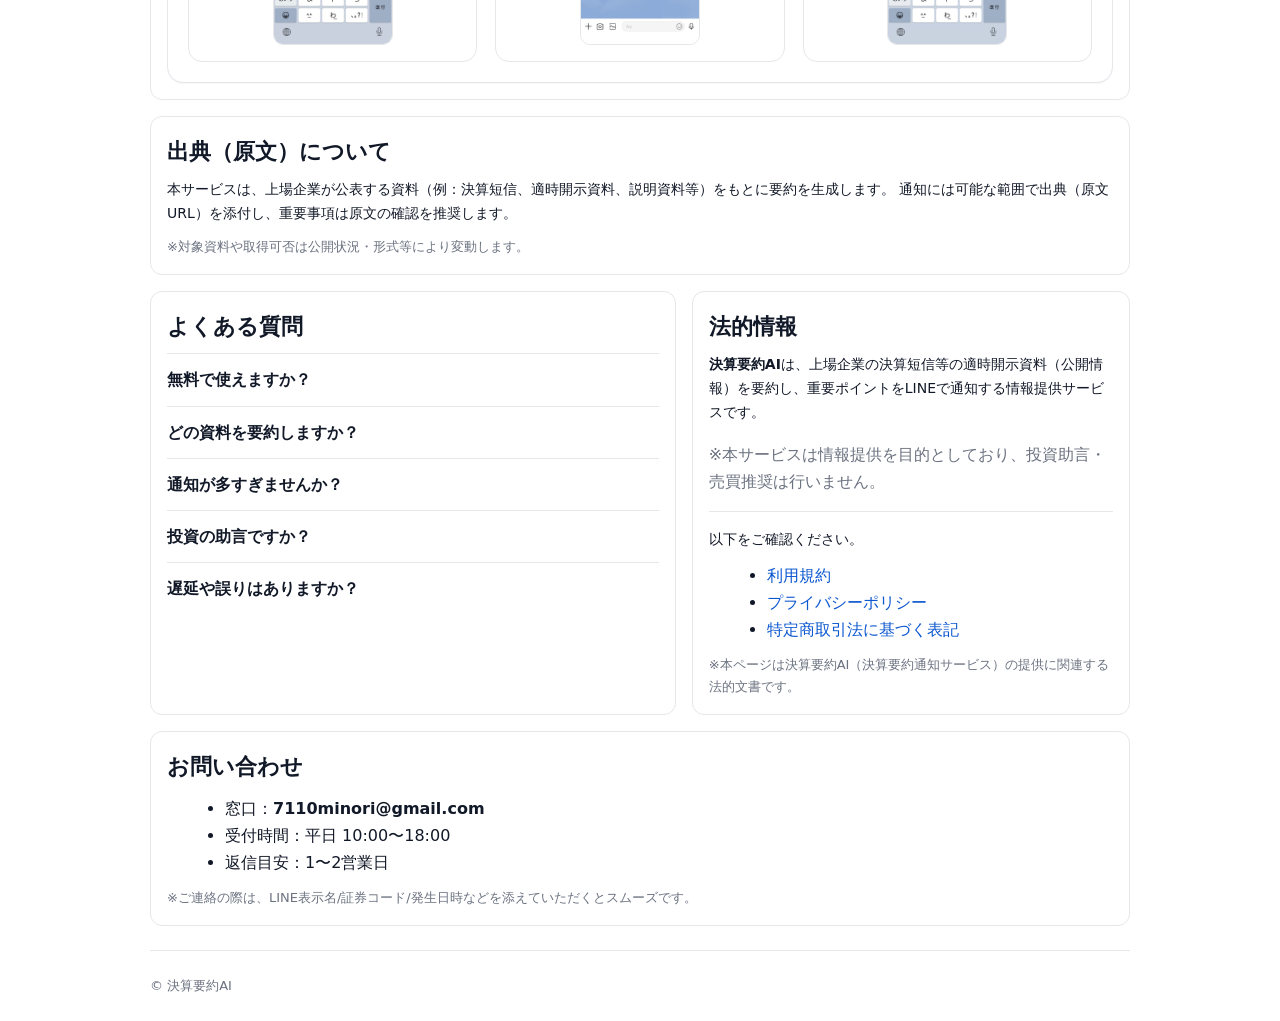
==== commit 73207c55: "HP無料版へ変更" ====
--- a/index.html
+++ b/index.html
@@ -166,6 +166,54 @@
     <p class="muted tiny">※対象資料や取得可否は公開状況・形式等により変動します。</p>
   </section>
 
+  <section id="faq" class="mt-16 grid grid-2">
+    <div class="box">
+      <h2 class="h2-xl">よくある質問</h2>
+
+      <details>
+        <summary>無料で使えますか？</summary>
+        <p class="muted">はい。現在は無料でご利用いただけます。</p>
+      </details>
+
+      <details>
+        <summary>どの資料を要約しますか？</summary>
+        <p class="muted">上場企業が公表する決算短信・適時開示などの一次情報を対象にします。可能な範囲で原文URL（出典）を通知に含めます。</p>
+      </details>
+
+      <details>
+        <summary>通知が多すぎませんか？</summary>
+        <p class="muted">ウォッチリストに登録されている銘柄だけ通知されます。</p>
+      </details>
+
+      <details>
+        <summary>投資の助言ですか？</summary>
+        <p class="muted">いいえ。開示資料の要約を提供する情報提供サービスであり、投資判断はご自身でお願いします。</p>
+      </details>
+
+      <details>
+        <summary>遅延や誤りはありますか？</summary>
+        <p class="muted">自動要約および外部データ取得の都合上、誤り・欠落・遅延が生じる場合があります。重要事項は原文の確認を推奨します。</p>
+      </details>
+    </div>
+
+    <div class="box">
+      <h2 class="h2-xl">法的情報</h2>
+      <p class="p"><strong>決算要約AI</strong>は、上場企業の決算短信等の適時開示資料（公開情報）を要約し、重要ポイントをLINEで通知する情報提供サービスです。</p>
+      <p class="muted">※本サービスは情報提供を目的としており、投資助言・売買推奨は行いません。</p>
+
+      <hr class="sep" />
+
+      <p class="p">以下をご確認ください。</p>
+      <ul class="list-tight">
+        <li><a href="./terms.html">利用規約</a></li>
+        <li><a href="./privacy.html">プライバシーポリシー</a></li>
+        <li><a href="./tokushoho.html">特定商取引法に基づく表記</a></li>
+      </ul>
+
+      <p class="muted tiny">※本ページは決算要約AI（決算要約通知サービス）の提供に関連する法的文書です。</p>
+    </div>
+  </section>
+
   <section id="contact" class="box mt-16">
     <h2 class="h2-xl">お問い合わせ</h2>
     <ul class="list-tight">
@@ -176,54 +224,6 @@
     <p class="muted tiny">※ご連絡の際は、LINE表示名/証券コード/発生日時などを添えていただくとスムーズです。</p>
   </section>
 
-  <section id="faq" class="mt-16 grid grid-2">
-    <div class="box">
-      <h2 class="h2-xl">よくある質問</h2>
-
-      <details>
-        <summary>無料で使えますか？</summary>
-        <p class="muted">はい。現在は無料でご利用いただけます。</p>
-      </details>
-
-      <details>
-        <summary>どの資料を要約しますか？</summary>
-        <p class="muted">上場企業が公表する決算短信・適時開示などの一次情報を対象にします。可能な範囲で原文URL（出典）を通知に含めます。</p>
-      </details>
-
-      <details>
-        <summary>通知が多すぎませんか？</summary>
-        <p class="muted">ウォッチリストに登録されている銘柄だけ通知されます。</p>
-      </details>
-
-      <details>
-        <summary>投資の助言ですか？</summary>
-        <p class="muted">いいえ。開示資料の要約を提供する情報提供サービスであり、投資判断はご自身でお願いします。</p>
-      </details>
-
-      <details>
-        <summary>遅延や誤りはありますか？</summary>
-        <p class="muted">自動要約および外部データ取得の都合上、誤り・欠落・遅延が生じる場合があります。重要事項は原文の確認を推奨します。</p>
-      </details>
-    </div>
-
-    <div class="box">
-      <h2 class="h2-xl">法的情報</h2>
-      <p class="p"><strong>決算要約AI</strong>は、上場企業の決算短信等の適時開示資料（公開情報）を要約し、重要ポイントをLINEで通知する情報提供サービスです。</p>
-      <p class="muted">※本サービスは情報提供を目的としており、投資助言・売買推奨は行いません。</p>
-
-      <hr class="sep" />
-
-      <p class="p">以下をご確認ください。</p>
-      <ul class="list-tight">
-        <li><a href="./terms.html">利用規約</a></li>
-        <li><a href="./privacy.html">プライバシーポリシー</a></li>
-        <li><a href="./tokushoho.html">特定商取引法に基づく表記</a></li>
-      </ul>
-
-      <p class="muted tiny">※本ページは決算要約AI（決算要約通知サービス）の提供に関連する法的文書です。</p>
-    </div>
-  </section>
-
   <footer>
     <p class="muted tiny">© 決算要約AI</p>
   </footer>
